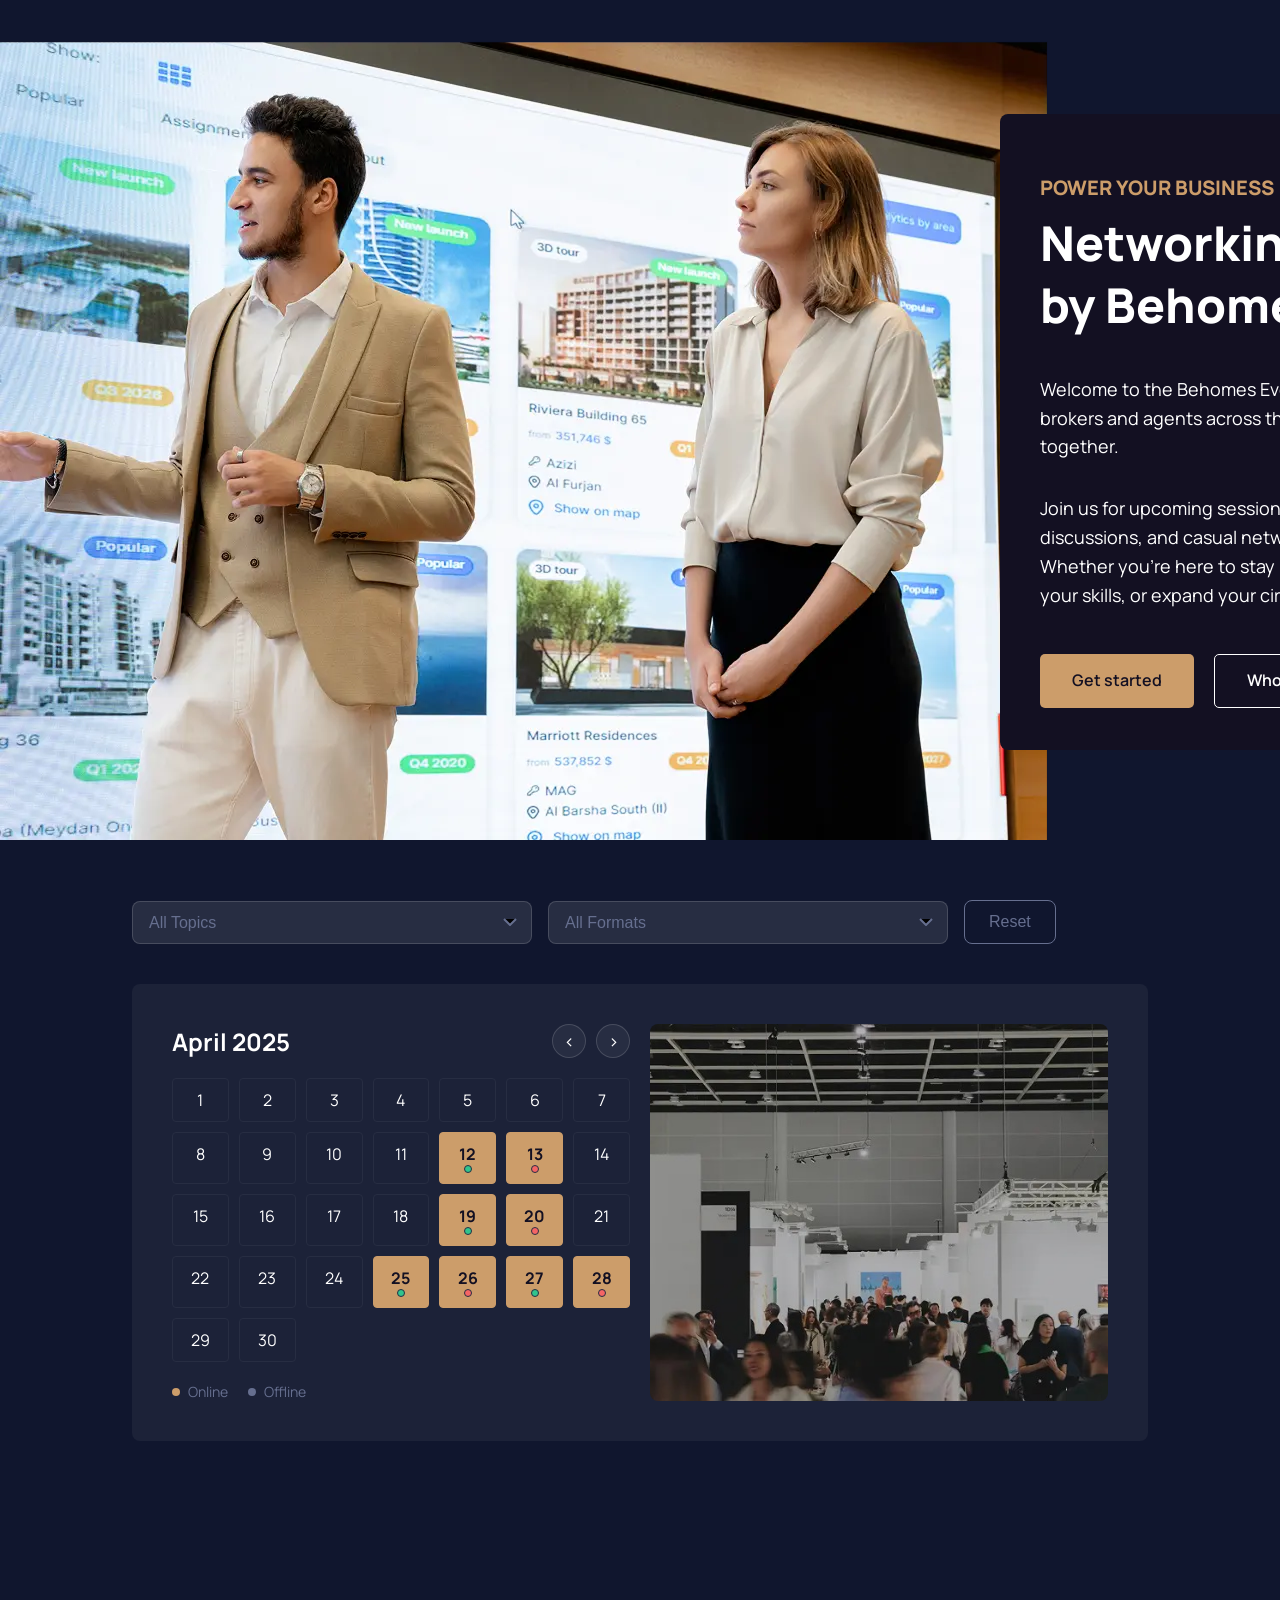
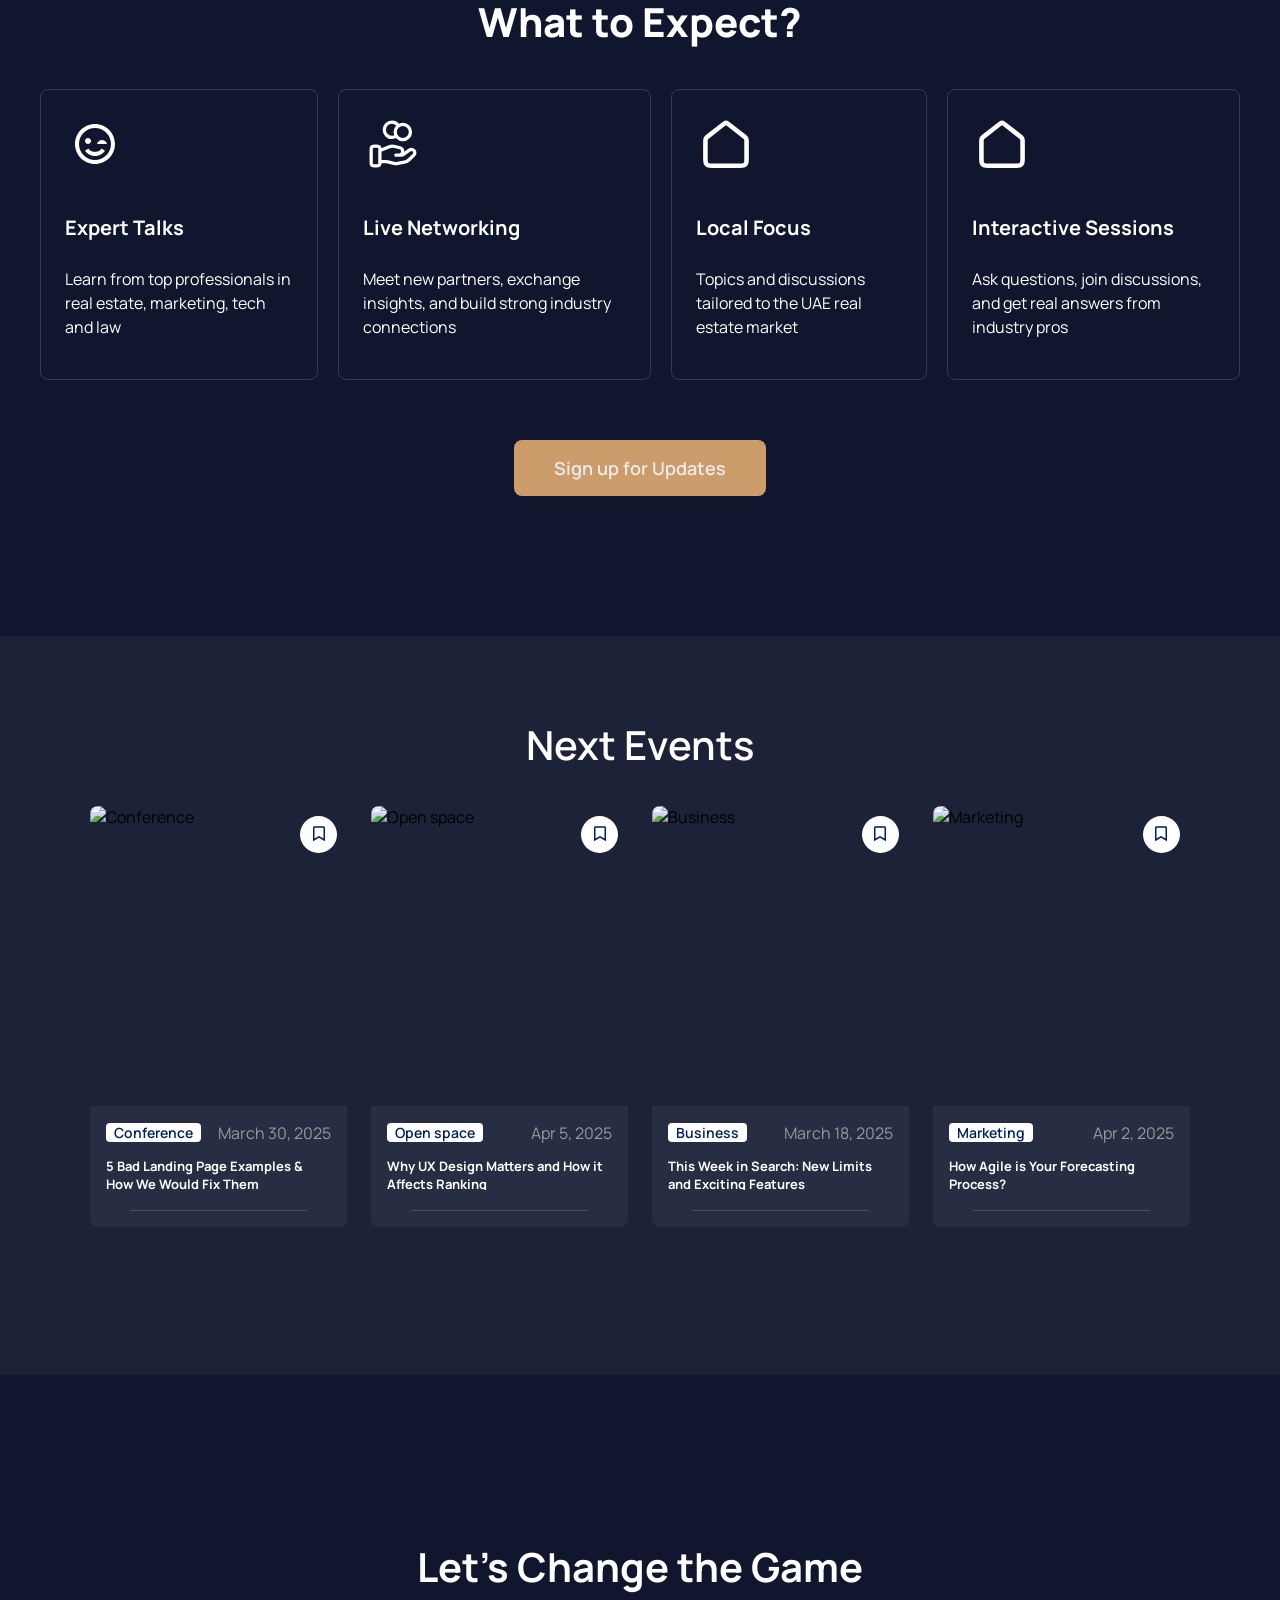
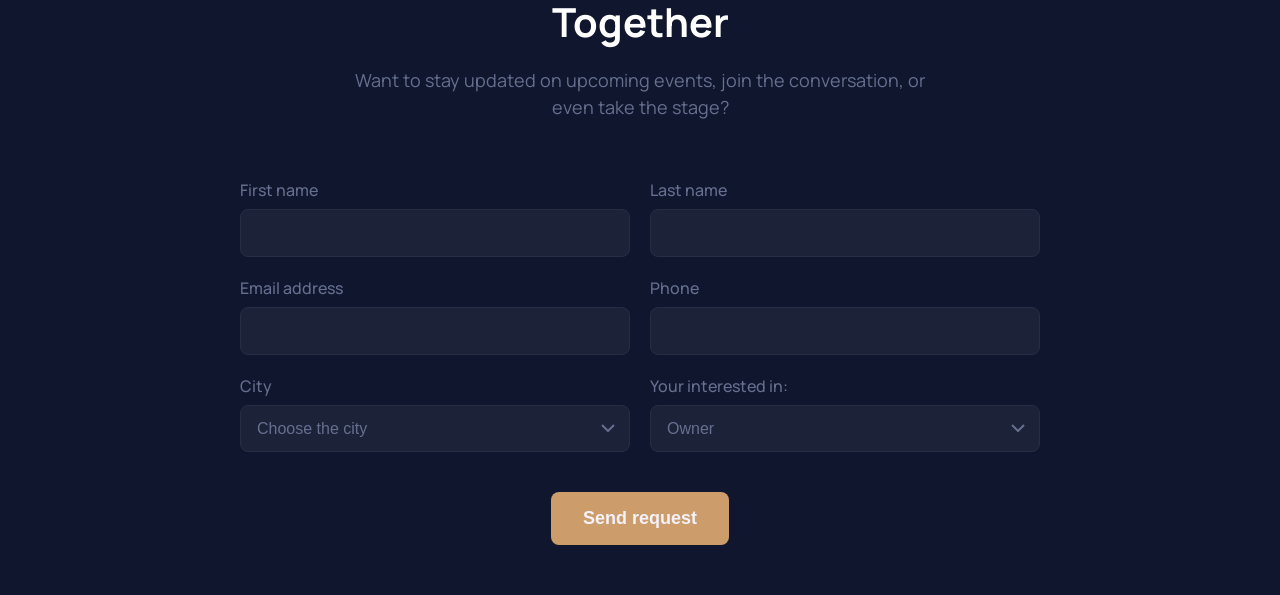
==== index2.html @ b359dfae "Added calender section and contact us section" ====
<!DOCTYPE html>
<html lang="en">
  <head>
    <meta charset="UTF-8" />
    <meta name="viewport" content="width=device-width, initial-scale=1.0" />
    <title>Behomes Networking Events</title>
    <link
      href="https://fonts.googleapis.com/css2?family=Manrope:wght@400;600;800&display=swap"
      rel="stylesheet"
    />
    <link rel="stylesheet" href="style2.css" />
  </head>
  <body>
    <div class="container">
      <div class="image-section">
        <img src="./images/17.png" alt="People presenting" />
      </div>
      <div class="content-section">
        <p class="power-business">Power your business</p>
        <h1 class="main-title">Networking Events<br />by Behomes</h1>
        <p class="description">
          Welcome to the Behomes Events page — a space where real estate brokers
          and agents across the UAE connect, learn, and grow together.
        </p>
        <p class="description">
          Join us for upcoming sessions featuring expert lectures, panel
          discussions, and casual networking with like-minded professionals.
          Whether you're here to stay updated on market trends, sharpen your
          skills, or expand your circle — you're in the right place.
        </p>
        <div class="buttons">
          <button class="btn primary-btn">Get started</button>
          <button class="btn secondary-btn">Who we are &rarr;</button>
        </div>
      </div>
    </div>

    <!-- Browse Events section -->
    <section class="browse-events-section">
      <div class="browse-events-header">
        <div class="filters">
          <div class="dropdown-wrapper">
            <select class="dropdown-select">
              <option value="">All Topics</option>
              <!-- JS will populate options -->
            </select>
            <svg width="14" height="8" viewBox="0 0 14 8">
              <path d="M1 1L7 7L13 1" stroke="#666F8F" stroke-width="2" />
            </svg>
          </div>

          <div class="dropdown-wrapper">
            <select class="dropdown-select">
              <option value="">All Formats</option>
              <option value="online">Online</option>
              <option value="offline">Offline</option>
            </select>
            <svg width="14" height="8" viewBox="0 0 14 8">
              <path d="M1 1L7 7L13 1" stroke="#666F8F" stroke-width="2" />
            </svg>
          </div>

          <button class="reset-button">Reset</button>
        </div>
      </div>

      <div class="browse-events-content">
        <div class="calendar-section">
          <div class="calendar-header">
            <h3>April 2025</h3>
            <div class="calendar-nav">
              <div class="nav-arrow">&#8249;</div>
              <div class="nav-arrow">&#8250;</div>
            </div>
          </div>

          <div class="calendar-grid" id="calendar-grid">
            <!-- JS will inject dates here -->
          </div>

          <div class="event-type-legend">
            <div class="legend-item">
              <span class="dot online"></span>Online
            </div>
            <div class="legend-item">
              <span class="dot offline"></span>Offline
            </div>
          </div>
        </div>

        <div class="event-image-placeholder">
          <img src="images/18.jpg" alt="Event preview" />
        </div>
      </div>
    </section>


    
    <!-- What to Expect section -->
    <section class="what-to-expect-section">
      <h2 class="section-title">What to Expect?</h2>
      <div class="feature-cards-container">
        <div class="feature-card">
          <div class="icon-wrapper">
            <svg
              width="48"
              height="48"
              viewBox="0 0 48 48"
              fill="none"
              xmlns="http://www.w3.org/2000/svg"
            >
              <g opacity="0.5">
                <path
                  d="M24 4C12.972 4 4 12.972 4 24C4 35.028 12.972 44 24 44C35.028 44 44 35.028 44 24C44 12.972 35.028 4 24 4ZM24 40C15.178 40 8 32.822 8 24C8 15.178 15.178 8 24 8C32.822 8 40 15.178 40 24C40 32.822 32.822 40 24 40Z"
                  fill="white"
                />
                <path
                  d="M29.6568 29.6559C29.2888 30.0239 28.8908 30.3519 28.4748 30.6339C28.0448 30.9239 27.5868 31.1719 27.1168 31.3699C26.6268 31.5759 26.1228 31.7339 25.6168 31.8359C24.5548 32.0499 23.4428 32.0499 22.3848 31.8359C21.8768 31.7319 21.3728 31.5739 20.8868 31.3719C20.4148 31.1699 19.9548 30.9219 19.5288 30.6359C19.1088 30.3499 18.7108 30.0219 18.3408 29.6519C17.9768 29.2919 17.6488 28.8939 17.3648 28.4719L14.0488 30.7059C14.4788 31.3439 14.9728 31.9439 15.5148 32.4839C16.0588 33.0299 16.6568 33.5239 17.2908 33.9499C17.9308 34.3839 18.6168 34.7539 19.3328 35.0579C20.0648 35.3639 20.8208 35.5999 21.5868 35.7559C22.3788 35.9179 23.1928 35.9999 24.0008 35.9999C24.8088 35.9999 25.6228 35.9179 26.4168 35.7559C27.1808 35.6019 27.9368 35.3659 28.6728 35.0559C29.3828 34.7559 30.0688 34.3839 30.7148 33.9479C31.3428 33.5219 31.9408 33.0299 32.4848 32.4879C33.0288 31.9459 33.5248 31.3459 33.9528 30.7059L30.6368 28.4719C30.3508 28.8939 30.0228 29.2919 29.6568 29.6559Z"
                  fill="white"
                />
                <path
                  d="M17 24C18.6569 24 20 22.6569 20 21C20 19.3431 18.6569 18 17 18C15.3431 18 14 19.3431 14 21C14 22.6569 15.3431 24 17 24Z"
                  fill="white"
                />
                <path
                  d="M31 20C27 20 26 24 26 24H36C36 24 34.998 20 31 20Z"
                  fill="white"
                />
              </g>
            </svg>
          </div>
          <h3>Expert Talks</h3>
          <p>
            Learn from top professionals in real estate, marketing, tech and law
          </p>
        </div>

        <div class="feature-card">
          <div class="icon-wrapper">
            <svg
              width="44"
              height="44"
              viewBox="0 0 44 44"
              fill="none"
              xmlns="http://www.w3.org/2000/svg"
            >
              <path
                d="M25.059 14.7037C23.9141 15.5199 22.5131 16 21 16C17.134 16 14 12.866 14 9C14 5.13401 17.134 2 21 2C23.506 2 25.7044 3.31683 26.941 5.29628M10 38.1743H15.2206C15.9013 38.1743 16.5778 38.2553 17.2376 38.4173L22.7538 39.7578C23.9507 40.0493 25.1976 40.0777 26.4069 39.8428L32.5059 38.6562C34.1171 38.3424 35.5992 37.5709 36.7607 36.441L41.0758 32.2434C42.3081 31.0467 42.3081 29.1049 41.0758 27.9061C39.9663 26.8269 38.2095 26.7054 36.9543 27.6206L31.9252 31.2897C31.205 31.8162 30.3286 32.0997 29.4273 32.0997H24.571L27.6621 32.0995C29.4044 32.0995 30.8157 30.7267 30.8157 29.0318V28.4183C30.8157 27.011 29.8311 25.7839 28.4282 25.4437L23.6572 24.2835C22.8808 24.0952 22.0856 24 21.2863 24C19.3567 24 15.8638 25.5976 15.8638 25.5976L10 28.0498M38 11C38 14.866 34.866 18 31 18C27.134 18 24 14.866 24 11C24 7.13401 27.134 4 31 4C34.866 4 38 7.13401 38 11ZM2 27.2L2 38.8C2 39.9201 2 40.4802 2.21799 40.908C2.40973 41.2843 2.71569 41.5903 3.09202 41.782C3.51984 42 4.07989 42 5.2 42H6.8C7.9201 42 8.48016 42 8.90798 41.782C9.28430 41.5903 9.59027 41.2843 9.78201 40.908C10 40.4802 10 39.9201 10 38.8V27.2C10 26.0799 10 25.5198 9.78201 25.092C9.59027 24.7157 9.28431 24.4097 8.90798 24.218C8.48016 24 7.92011 24 6.8 24L5.2 24C4.0799 24 3.51984 24 3.09202 24.218C2.71570 24.4097 2.40973 24.7157 2.21799 25.092C2 25.5198 2 26.0799 2 27.2Z"
                stroke="white"
                stroke-width="3"
                stroke-linecap="round"
                stroke-linejoin="round"
              />
            </svg>
          </div>
          <h3>Live Networking</h3>
          <p>
            Meet new partners, exchange insights, and build strong industry
            connections
          </p>
        </div>

        <div class="feature-card">
          <div class="icon-wrapper">
            <svg
              width="40"
              height="42"
              viewBox="0 0 40 42"
              fill="none"
              xmlns="http://www.w3.org/2000/svg"
            >
              <path
                d="M2 19.1301C2 17.9814 2 17.407 2.14805 16.8781C2.2792 16.4096 2.49473 15.9689 2.78405 15.5777C3.11067 15.1361 3.56404 14.7835 4.47078 14.0782L18.0354 3.528C18.738 2.98149 19.0894 2.70824 19.4773 2.6032C19.8196 2.51052 20.1804 2.51052 20.5227 2.6032C20.9106 2.70824 21.262 2.98149 21.9646 3.528L35.5292 14.0783C36.436 14.7835 36.8893 15.1361 37.2159 15.5777C37.5053 15.9689 37.7208 16.4096 37.8519 16.8781C38 17.407 38 17.9814 38 19.1301V33.6C38 35.8402 38 36.9603 37.564 37.8159C37.1805 38.5686 36.5686 39.1805 35.816 39.564C34.9603 40 33.8402 40 31.6 40H8.4C6.15979 40 5.03968 40 4.18404 39.564C3.43139 39.1805 2.81947 38.5686 2.43597 37.8159C2 36.9603 2 35.8402 2 33.6V19.1301Z"
                stroke="white"
                stroke-width="4"
                stroke-linecap="round"
                stroke-linejoin="round"
              />
            </svg>
          </div>
          <h3>Local Focus</h3>
          <p>Topics and discussions tailored to the UAE real estate market</p>
        </div>

        <div class="feature-card">
          <div class="icon-wrapper">
            <svg
              width="40"
              height="42"
              viewBox="0 0 40 42"
              fill="none"
              xmlns="http://www.w3.org/2000/svg"
            >
              <path
                d="M2 19.1301C2 17.9814 2 17.407 2.14805 16.8781C2.2792 16.4096 2.49473 15.9689 2.78405 15.5777C3.11067 15.1361 3.56404 14.7835 4.47078 14.0782L18.0354 3.528C18.738 2.98149 19.0894 2.70824 19.4773 2.6032C19.8196 2.51052 20.1804 2.51052 20.5227 2.6032C20.9106 2.70824 21.262 2.98149 21.9646 3.528L35.5292 14.0783C36.436 14.7835 36.8893 15.1361 37.2159 15.5777C37.5053 15.9689 37.7208 16.4096 37.8519 16.8781C38 17.407 38 17.9814 38 19.1301V33.6C38 35.8402 38 36.9603 37.564 37.8159C37.1805 38.5686 36.5686 39.1805 35.816 39.564C34.9603 40 33.8402 40 31.6 40H8.4C6.15979 40 5.03968 40 4.18404 39.564C3.43139 39.1805 2.81947 38.5686 2.43597 37.8159C2 36.9603 2 35.8402 2 33.6V19.1301Z"
                stroke="white"
                stroke-width="4"
                stroke-linecap="round"
                stroke-linejoin="round"
              />
            </svg>
          </div>
          <h3>Interactive Sessions</h3>
          <p>
            Ask questions, join discussions, and get real answers from industry
            pros
          </p>
        </div>
      </div>
      <a href="#" class="signup-button">Sign up for Updates</a>
    </section>

    <!-- Next Event section -->
    <div class="containe-events">
      <h2 class="section-heading">Next Events</h2>
      <div class="grid-container">
        <!-- Event Card 1 -->
        <div class="event-card">
          <img src="./images/8.jpg" alt="Conference" />
          <div class="card-icon">
            <svg
              width="12"
              height="16"
              viewBox="0 0 12 16"
              fill="none"
              xmlns="http://www.w3.org/2000/svg"
            >
              <path
                d="M10.5 0.178711H1.5C0.67275 0.178711 0 0.851461 0 1.67871V5.63571V6.17871V15.1787L6 11.7497L12 15.1787V6.17871V5.63571V1.67871C12 0.851461 11.3273 0.178711 10.5 0.178711ZM10.5 12.5935L6 10.0225L1.5 12.5935V6.17871V5.63571V1.67871H10.5V5.63571V6.17871V12.5935Z"
                fill="#011E60"
              />
            </svg>
          </div>
          <div class="card-content">
            <div class="card-meta">
              <span class="tag-label">Conference</span>
              <span>March 30, 2025</span>
            </div>
            <h3 class="card-title">
              5 Bad Landing Page Examples & How We Would Fix Them
            </h3>
            <hr class="divider" />
          </div>
        </div>

        <!-- Event Card 2 -->
        <div class="event-card">
          <img src="./images/9.jpg" alt="Open space" />
          <div class="card-icon">
            <svg
              width="12"
              height="16"
              viewBox="0 0 12 16"
              fill="none"
              xmlns="http://www.w3.org/2000/svg"
            >
              <path
                d="M10.5 0.178711H1.5C0.67275 0.178711 0 0.851461 0 1.67871V5.63571V6.17871V15.1787L6 11.7497L12 15.1787V6.17871V5.63571V1.67871C12 0.851461 11.3273 0.178711 10.5 0.178711ZM10.5 12.5935L6 10.0225L1.5 12.5935V6.17871V5.63571V1.67871H10.5V5.63571V6.17871V12.5935Z"
                fill="#011E60"
              />
            </svg>
          </div>
          <div class="card-content">
            <div class="card-meta">
              <span class="tag-label">Open space</span>
              <span>Apr 5, 2025</span>
            </div>
            <h3 class="card-title">
              Why UX Design Matters and How it Affects Ranking
            </h3>
            <hr class="divider" />
          </div>
        </div>

        <!-- Event Card 3 -->
        <div class="event-card">
          <img src="./images/10.png" alt="Business" />
          <div class="card-icon">
            <svg
              width="12"
              height="16"
              viewBox="0 0 12 16"
              fill="none"
              xmlns="http://www.w3.org/2000/svg"
            >
              <path
                d="M10.5 0.178711H1.5C0.67275 0.178711 0 0.851461 0 1.67871V5.63571V6.17871V15.1787L6 11.7497L12 15.1787V6.17871V5.63571V1.67871C12 0.851461 11.3273 0.178711 10.5 0.178711ZM10.5 12.5935L6 10.0225L1.5 12.5935V6.17871V5.63571V1.67871H10.5V5.63571V6.17871V12.5935Z"
                fill="#011E60"
              />
            </svg>
          </div>
          <div class="card-content">
            <div class="card-meta">
              <span class="tag-label">Business</span>
              <span>March 18, 2025</span>
            </div>
            <h3 class="card-title">
              This Week in Search: New Limits and Exciting Features
            </h3>
            <hr class="divider" />
          </div>
        </div>

        <!-- Event Card 4 -->
        <div class="event-card">
          <img src="./images/11.png" alt="Marketing" />
          <div class="card-icon">
            <svg
              width="12"
              height="16"
              viewBox="0 0 12 16"
              fill="none"
              xmlns="http://www.w3.org/2000/svg"
            >
              <path
                d="M10.5 0.178711H1.5C0.67275 0.178711 0 0.851461 0 1.67871V5.63571V6.17871V15.1787L6 11.7497L12 15.1787V6.17871V5.63571V1.67871C12 0.851461 11.3273 0.178711 10.5 0.178711ZM10.5 12.5935L6 10.0225L1.5 12.5935V6.17871V5.63571V1.67871H10.5V5.63571V6.17871V12.5935Z"
                fill="#011E60"
              />
            </svg>
          </div>
          <div class="card-content">
            <div class="card-meta">
              <span class="tag-label">Marketing</span>
              <span>Apr 2, 2025</span>
            </div>
            <h3 class="card-title">
              How Agile is Your Forecasting <br />
              Process?
            </h3>
            <hr class="divider" />
          </div>
        </div>
      </div>
    </div>

    <!-- Contact Us section -->
    <section class="change-game-section">
      <div class="change-game-header">
        <h2>Let's Change the Game Together</h2>
        <p>
          Want to stay updated on upcoming events, join the conversation, or
          even take the stage?
        </p>
      </div>
      <form class="change-game-form">
        <div class="form-row">
          <div class="form-group">
            <label for="first-name">First name</label>
            <input type="text" id="first-name" placeholder="" />
          </div>
          <div class="form-group">
            <label for="last-name">Last name</label>
            <input type="text" id="last-name" placeholder="" />
          </div>
        </div>
        <div class="form-row">
          <div class="form-group">
            <label for="email-address">Email address</label>
            <input type="email" id="email-address" placeholder="" />
          </div>
          <div class="form-group">
            <label for="phone">Phone</label>
            <input type="tel" id="phone" placeholder="" />
          </div>
        </div>
        <div class="form-row">
          <div class="form-group">
            <label for="city">City</label>
            <div class="custom-select-wrapper">
              <select id="city" class="custom-select">
                <option value="">Choose the city</option>
                <option value="cairo">Cairo</option>
                <option value="alexandria">Alexandria</option>
                <option value="giza">Giza</option>
              </select>
              <svg
                class="select-arrow"
                width="14"
                height="8"
                viewBox="0 0 14 8"
                fill="none"
                xmlns="http://www.w3.org/2000/svg"
              >
                <path d="M1 1L7 7L13 1" stroke="#666F8F" stroke-width="2" />
              </svg>
            </div>
          </div>
          <div class="form-group">
            <label for="interested-in">Your interested in:</label>
            <div class="custom-select-wrapper">
              <select id="interested-in" class="custom-select">
                <option value="">Owner</option>
                <option value="speaker">Become a speaker</option>
                <option value="chat">Join chat</option>
                <option value="telegram">Join Telegram</option>
              </select>
              <svg
                class="select-arrow"
                width="14"
                height="8"
                viewBox="0 0 14 8"
                fill="none"
                xmlns="http://www.w3.org/2000/svg"
              >
                <path d="M1 1L7 7L13 1" stroke="#666F8F" stroke-width="2" />
              </svg>
            </div>
          </div>
        </div>
        <button type="submit" class="send-request-button">Send request</button>
      </form>
    </section>

    <script src="script.js"></script>
  </body>
</html>
---- style2.css ----
body {
    margin: 0;
    font-family: 'Manrope', sans-serif;
    background-color: #10162E;
    box-sizing: border-box;

    /* justify-content: center; */
    /* align-items: center; */
    min-height: 100vh;
    overflow-x: hidden;
}

.container {
    /* display: flex; */
    /* flex-direction: column; */
    width: 100%;
    margin: 0 auto;
    /* min-height: 100vh; */
    overflow: hidden;
    /* max-width: 1920px; */
    /* position: relative; */
}

.image-section {
    width: 100%;
    display: flex;
    justify-content: flex-start;
    align-items: flex-start;
    box-sizing: border-box;
    padding-top: 40px;
    position: relative;
}

.image-section img {
    width: auto;
    height: auto;
    display: block;
    object-fit: cover;
    min-height: 600px;
}

.content-section {
    background-color: #131022;
    box-sizing: border-box;
    border-radius: 8px;
    color: #FFFFFF;
    display: flex;
    flex-direction: column;
    justify-content: flex-start;
    align-items: flex-start;
    padding: 40px;
    position: absolute;
    top: 114px;
    left: 1000px; /* This is the specific spacing from your initial request, not 50px */
    width: 653px; /* Fixed width as per Figma */
    height: 636px; /* Fixed height as per Figma */
    z-index: 10;
}

.power-business,
.main-title,
.description {
    font-family: 'Manrope', sans-serif;
    color: #FFFFFF;
}

.power-business {
    font-weight: 800;
    font-size: 20px;
    line-height: 140%;
    text-transform: uppercase;
    color: #CC9D6A;
    margin-bottom: 10px;
}

.main-title {
    font-weight: 800;
    font-size: 48px;
    line-height: 130%;
    margin-top: 0;
    margin-bottom: 20px;
}

.description {
    font-weight: 400;
    font-size: 18px;
    line-height: 160%;
    margin-bottom: 15px;
}

.buttons {
    display: flex;
    gap: 20px;
    margin-top: 30px;
    flex-wrap: wrap;
}

.btn {
    font-family:'Manrope', sans-serif;
    font-weight: 600;
    font-size: 16px;
    line-height: 160%;
    text-align: center;
    border: none;
    cursor: pointer;
    border-radius: 5px;
    transition: background-color 0.3s ease, color 0.3s ease;
    display: flex;
    justify-content: center;
    align-items: center;
    box-sizing: border-box;
    padding: 13px 32px;
}

.primary-btn {
    background-color: #CC9D6A;
    color:#131022;
}

.primary-btn:hover {
    background-color: #b58d5c;
}

.secondary-btn {
    background-color: transparent;
    color: #FFFFFF;
    border: 1px solid #FFFFFF;
}

.secondary-btn:hover {
    background-color: rgba(255, 255, 255, 0.1);
}

@media (max-width: 1200px) {
  .image-section {
    position: relative;
  }

  .image-section img {
    width: 100%;
    height: auto;
    min-height: 500px;
    object-fit: cover;
  }

  .content-section {
    position: absolute;
    top: 50%;
    left: 50%;
    transform: translate(-50%, -50%);
    width: 90%;
    height: auto;
    padding: 30px;
    background-color: rgba(19, 16, 34, 0.85); /* semi-transparent bg */
    border-radius: 8px;
    z-index: 2;
    text-align: left;
  }

  .main-title {
    font-size: 40px;
  }

  .description {
    font-size: 16px;
  }
}

@media (max-width: 768px) {
  .container {
    flex-direction: column;
  }

  .image-section img {
    width: 100%;
    height: auto;
    min-height: 400px;
    object-fit: cover;
  }

  .content-section {
    position: absolute;
    top: 50%;
    left: 50%;
    transform: translate(-50%, -50%);
    width: 90%;
    padding: 20px;
    background-color: rgba(19, 16, 34, 0.85);
    text-align: center;
  }

  .main-title {
    font-size: 32px;
  }

  .description {
    font-size: 16px;
  }

  .buttons {
    justify-content: center;
  }
}

 /* <!-- Browse Events section --> */
.browse-events-section {
    width: 100%;
    padding: 60px 132px;
    box-sizing: border-box;
    display: flex;
    flex-direction: column;
    align-items: center;
    background-color: #10162E;
}

.browse-events-header {
    width: 100%;
    display: flex;
    justify-content: space-between;
    align-items: center;
    margin-bottom: 40px;
    flex-wrap: wrap;
    gap: 20px;
}

.browse-events-header .section-title {
    margin: 0;
    text-align: left;
}

.filters {
    display: flex;
    gap: 16px;
    flex-wrap: wrap;
    align-items: center;
}

.dropdown-wrapper {
    position: relative;
    display: flex;
    align-items: center;
}

.dropdown-select {
    width: 400px;
    background-color: #272D42;
    border: 1px solid #FFFFFF26;
    border-radius: 8px;
    padding: 12px 16px;
    color: #666F8F;
    font-size: 16px;
    appearance: none;
    -webkit-appearance: none;
    -moz-appearance: none;
    cursor: pointer;
    padding-right: 40px;
}

.dropdown-select option {
    background-color: #272D42;
    color: #FFFFFF;
}

.dropdown-wrapper svg {
    position: absolute;
    right: 15px;
    pointer-events: none;
}

.reset-button {
    background-color: transparent;
    border: 1px solid #666F8F;
    border-radius: 8px;
    color: #666F8F;
    padding: 12px 24px;
    font-size: 16px;
    cursor: pointer;
    transition: background-color 0.3s ease, color 0.3s ease;
}

.reset-button:hover {
    background-color: #666F8F;
    color: #FFFFFF;
}

.browse-events-content {
    width: 100%;
    display: flex;
    gap: 20px;
    background-color: #1C2238;
    border-radius: 8px;
    padding: 40px;
    box-sizing: border-box;
    flex-wrap: wrap;
    justify-content: center;
}

.calendar-section {
    flex: 1;
    min-width: 300px;
    display: flex;
    flex-direction: column;
    color: #FFFFFF;
}

.calendar-header {
    display: flex;
    justify-content: space-between;
    align-items: center;
    margin-bottom: 20px;
}

.calendar-header h3 {
    font-size: 24px;
    font-weight: 700;
    margin: 0;
}

.calendar-nav {
    display: flex;
    gap: 10px;
}

.nav-arrow {
    background-color: #272D42;
    border: 1px solid #FFFFFF26;
    color: #FFFFFF;
    width: 32px;
    height: 32px;
    border-radius: 50%;
    display: flex;
    justify-content: center;
    align-items: center;
    cursor: pointer;
    font-size: 18px;
    transition: background-color 0.3s ease;
}

.nav-arrow:hover {
    background-color: #CC9D6A;
}

.calendar-grid {
    display: grid;
    grid-template-columns: repeat(7, 1fr);
    gap: 10px;
    text-align: center;
    font-size: 16px;
}

.calendar-grid span {
    padding: 10px 0;
    border-radius: 4px;
    background-color: #1C2238;
    border: 1px solid #272D42;
    color: #fff;
    position: relative;
}

.calendar-grid span.highlighted {
    background-color: #CC9D6A;
    color: #131022;
    font-weight: 700;
    border: 1px solid #CC9D6A;
}

/* Make the dot inside the calendar normal size and remove extra padding/margin */
.calendar-grid .dot {
    width: 6px;
    height: 6px;
    border-radius: 50%;
    display: block;
    margin: 0 auto;
    padding: 0;
}

.calendar-grid .dot.online {
    background-color: #31C48D;
}

.calendar-grid .dot.offline {
    background-color: #F56565;
}

.event-type-legend {
    display: flex;
    gap: 20px;
    margin-top: 20px;
    font-size: 14px;
    color: #666F8F;
}

.legend-item {
    display: flex;
    align-items: center;
    gap: 8px;
}

.legend-item .dot {
    width: 8px;
    height: 8px;
    border-radius: 50%;
}

.legend-item .online {
    background-color: #CC9D6A;
}

.legend-item .offline {
    background-color: #666F8F;
}

.event-image-placeholder {
    flex: 1;
    min-width: 400px;
    background-color: #ccc;
    border-radius: 8px;
    overflow: hidden;
    display: flex;
    justify-content: center;
    align-items: center;
}

.event-image-placeholder img {
    width: 100%;
    height: 100%;
    object-fit: cover;
    display: block;
}


/* What to Expect Section */
.what-to-expect-section {
    width: 100%;
    padding: 60px 132px; /* Consistent padding with other sections */
    text-align: center;
    display: flex;
    flex-direction: column;
    align-items: center;
    box-sizing: border-box;
}

.what-to-expect-section .section-title {
    font-size: 40px;
    font-weight: 800;
    color: #FFFFFF;
    margin-bottom: 40px;
}

.feature-cards-container {
    display: grid; /* Use grid for better responsiveness and control */
    grid-template-columns: repeat(auto-fit, minmax(250px, 1fr)); /* Responsive columns */
    gap: 20px; /* Space between cards */
    width: 100%;
    max-width: 1200px; /* Max width for cards container */
    margin-bottom: 60px; /* Space before the button */
}

.feature-card {
    background-color: transparent;
    border-radius: 8px;
    padding: 24px;
    display: flex;
    flex-direction: column;
    align-items: flex-start;
    text-align: left;
    border: 1px solid rgba(255, 255, 255, 0.15); /* #FFFFFF26 */
    transition: transform 0.3s ease-in-out, background-color 0.3s ease-in-out; /* Add background-color to transition */
    color: #FFFFFF; /* Ensure text is white */
}

.feature-card:hover {
    transform: translateY(-5px);
    background-color: #1C2238; /* Grey background on hover */
}


.feature-card .icon-wrapper {
    width: 60px;
    height: 60px;
    background-color: rgba(255, 255, 255, 0.05); /* Lighter background for icon wrapper */
    border-radius: 50%;
    display: flex;
    justify-content: center;
    align-items: center;
    margin-bottom: 20px;
    transition: background-color 0.3s ease-in-out; /* Add transition for icon wrapper background */
}


.feature-card:hover  path {
    fill: #CC9D6A;
}


.feature-card svg {
    width: 48px;
    height: 48px;
    /* fill: #FFFFFF;
    transition: fill 0.3s ease-in-out; /* Add fill to transition */
}


.feature-card h3 {
    font-size: 20px;
    font-weight: 700;
    color: #FFFFFF;
    margin-bottom: 10px;
}

.feature-card p {
    font-size: 16px;
    font-weight: 400;
    color: #999999; /* Light gray text for description */
    line-height: 1.5;
}

.signup-button {
    background-color: #CC9D6A !important;
    color: #ececef !important; /* Text color for the button */
    padding: 16px 40px;
    border: none;
    border-radius: 8px;
    font-size: 18px;
    font-weight: 600;
    cursor: pointer;
    transition: background-color 0.3s ease-in-out;
    text-decoration: none;
    display: inline-block;
}

.signup-button:hover {
    background-color: #b58d5c;
}

/* Responsive adjustments for what to expect section */

/* Responsive adjustments for Browse Events section*/
@media (max-width: 1200px) {
   .browse-events-section {
    padding: 170px 40px 100px 40px;
  }

  .dropdown-select {
    width: 300px;
  }

  .event-image-placeholder {
    min-width: 300px;
  }
}


@media (max-width: 768px) {
   .browse-events-section {
    padding: 350px 40px 100px 40px;
  }

  .browse-events-header {
    flex-direction: column;
    align-items: flex-start;
    gap: 16px;
  }

  .browse-events-header .section-title {
    text-align: left;
    width: 100%;
    font-size: 28px;
  }

  .filters {
    flex-direction: column;
    align-items: stretch;
    width: 100%;
  }

  .dropdown-select,
  .reset-button {
    width: 100%;
  }

  .browse-events-content {
    flex-direction: column;
    padding: 30px 20px;
  }

  .calendar-section,
  .event-image-placeholder {
    width: 100%;
    min-width: unset;
  }

  .calendar-header h3 {
    font-size: 20px;
  }

  .calendar-grid span {
    font-size: 14px;
    padding: 8px 0;
  }

  .event-type-legend {
    flex-wrap: wrap;
    gap: 12px;
  }
}


/* <!-- Next Event section --> */
        .containe-events {
            width: 100%;
            margin-bottom: 80px;
            margin-top: 80px;
            background-color: #1C2238;
            padding: 3rem 2rem; 
            box-sizing: border-box;
        }

        .section-heading {
            font-size: 40px;
            font-weight: 600;
            color: #ffffff;
            text-align: center;
   
        }

        .grid-container {
            width: 90.42%;
            margin: 0 auto; 
            display: grid;
            gap: 1.5rem;
            grid-template-columns: repeat(1, minmax(0, 1fr));
            margin-bottom: 100px;
                 
        }

        @media (min-width: 768px) {
            .grid-container {
                grid-template-columns: repeat(2, minmax(0, 1fr));
            }
        }

        @media (min-width: 1024px) {
            .grid-container {
                grid-template-columns: repeat(4, minmax(0, 1fr));
            }
        }


        .event-card {
            position: relative;
        }

        .event-card img {
            width: 100%;
            height: 300px;
            object-fit: cover;
            border-radius: 8px 8px 0 0;
            margin: 0;
            display: block;
        }

        .card-icon {
            position: absolute;
            top: 0.625rem;
            right: 0.625rem;
            background-color: white;
            border-radius: 100px;
            padding: 0.5px;
            display: flex;
            align-items: center;
            justify-content: center;
            width: 36px;
            height: 36px;
            color: #011E60;

        }

        .card-icon svg {
            fill: currentColor;
        }

        .card-content {
            padding: 1rem;
            background-color: #272D42; 
            margin: 0;
            border-radius: 0  0 8px 8px;
        }

        .card-meta {
            display: flex;
            justify-content: space-between;
            align-items: center;   
        }
      .card-meta > span + span {
    color: #999;
}

        .card-title {
            font-size: 13px;
            color: #ffffff;
            overflow: hidden;
            text-overflow: ellipsis;
            height: 2.6em; 
        }

        .tag-label {
            background-color: #ffffff;
            color: #011E60;
            padding:0 8px;
            border-radius: 0.25rem;
            font-size: 14px;
            font-weight: 600;
        }

 
        .divider {
            width: calc(100% - 48px);
            margin: 20px 24px 0 24px;  
            opacity: 0.15;
            border: none;
            border-top: 1px solid #ffffff; 
}


        /* Responsive adjustments for mobile padding */
        @media (max-width: 767px) {
            .containe-events {
                padding: 2rem 1rem; 
            }
            .section-heading {
                font-size: 1.75rem; 
            }
        }




       .what-to-expect-section {
            width: 100%;
           
            padding: 60px 20px; /* Responsive padding */
            text-align: center;
            display: flex;
            flex-direction: column;
            align-items: center;
            /* Space between title, cards, and button */
        }

        .section-title {
            font-size:40px;
            font-weight: 800;
            color: #FFFFFF;
            margin-bottom: 40px; /* Space below title */
        }

        .feature-cards-container {
            display: flex;
           justify-content: space-evenly;
        }

        .feature-card {
            background-color: transparent;
            border-radius: 8px;
            padding: 24px;
            display: flex;
            flex-direction: column;
            align-items: flex-start; /* Align content to the left */
            text-align: left; /* Text alignment within card */
            /* box-shadow: 0 4px 8px #FFFFFF; */
            border: 1px solid #FFFFFF26;
            transition: transform 0.3s ease-in-out;
        }

        .feature-card .icon-wrapper {
            width: 60px; /* Adjust size of icon wrapper */
            height: 60px; /* Adjust size of icon wrapper */
            background-color: transparent; /* Or a subtle background if needed */
            border-radius: 50%;
            display: flex;
            justify-content: center;
            align-items: center;
            margin-bottom: 20px;
            color: #FFFFFF26;
        }

        .feature-card svg {
            width: 48px; /* Standard icon size */
            height: 48px; /* Standard icon size */
        }
        /* Override specific SVG opacity if needed, for example, the first SVG */
        .feature-card svg:first-child g {
            opacity: 1 !important; /* Ensure the smile icon is fully visible */
        }

        .feature-card h3 {
            font-size: 20px;
            font-weight: 700;
            color: var(--text-color);
            margin-bottom: 10px;
        }

        .feature-card p {
            font-size: 16px;
            font-weight: 400;
            color: var(--light-gray-text);
            line-height: 1.5;
        }

        .signup-button {
            background-color: var(--accent-color);
            color: var(--dark-purple-bg); /* Text color for the button */
            padding: 16px 40px;
            border: none;
            border-radius: 8px;
            font-size: 18px;
            font-weight: 600;
            cursor: pointer;
            transition: background-color 0.3s ease-in-out;
            text-decoration: none; /* Remove underline for anchor tag if used as button */
            display: inline-block; /* Allows padding and alignment */
        }

        .signup-button:hover {
            background-color: var(--button-hover-bg);
        }

        /* Responsive adjustments */
        @media (max-width: 768px) {
            .section-title {
                font-size: 30px;
            }
            .feature-cards-container {
                grid-template-columns: 1fr; /* Single column on smaller screens */
            }
            .feature-card {
                align-items: center; /* Center content in cards on mobile */
                text-align: center; /* Center text in cards on mobile */
            }
        }


/* Contact Us section */
.change-game-section {
    background-color: #10162E; /* Dark blue background */
    padding: 50px 130px;
    display: flex;
    flex-direction: column;
    align-items: center;
    color: #FFFFFF; /* Default text color */
}

.change-game-header {
    text-align: center;
    margin-bottom: 40px;
    max-width: 600px; /* Limit header width */
}

.change-game-header h2 {
    font-size: 40px;
    font-weight: 700;
    margin-bottom: 16px;
    color: #FFFFFF;
}

.change-game-header p {
    font-size: 18px;
    font-weight: 400;
    color: #666F8F; /* Lighter text for description */
    line-height: 1.5;
}

.change-game-form {
    width: 100%;
    max-width: 800px; /* Max width for the form itself */
    display: flex;
    flex-direction: column;
    gap: 20px; /* Space between rows */
}

.form-row {
    display: flex;
    gap: 20px; /* Space between form groups in a row */
    width: 100%;
    flex-wrap: wrap; /* Allow wrapping on smaller screens */
}

.form-group {
    flex: 1; /* Allow form groups to grow and shrink */
    min-width: 280px; /* Minimum width for responsiveness */
    display: flex;
    flex-direction: column;
}

.form-group label {
    font-size: 16px;
    font-weight: 500;
    color: #666F8F; /* Label color */
    margin-bottom: 8px;
}

.form-group input[type="text"],
.form-group input[type="email"],
.form-group input[type="tel"] {
    background-color: #1C2238; /* Input background */
    border: 1px solid #272D42; /* Input border */
    border-radius: 8px;
    padding: 14px 16px;
    font-size: 16px;
    color: #FFFFFF; /* Input text color */
    outline: none; /* Remove default outline */
}

.form-group input::placeholder {
    color: #666F8F; /* Placeholder color */
}

/* Custom Select Styling */
.custom-select-wrapper {
    position: relative;
    width: 100%;
    display: flex;
    align-items: center;
}

.custom-select {
    width: 100%;
    background-color: #1C2238; /* Select background */
    border: 1px solid #272D42; /* Select border */
    border-radius: 8px;
    padding: 14px 16px;
    font-size: 16px;
    color: #666F8F; /* Select text color */
    appearance: none; /* Remove default select arrow */
    -webkit-appearance: none;
    -moz-appearance: none;
    cursor: pointer;
    outline: none;
    padding-right: 40px; /* Space for the custom arrow */
}

.custom-select option {
    background-color: #1C2238; /* Option background */
    color: #FFFFFF; /* Option text color */
}

.custom-select-wrapper .select-arrow {
    position: absolute;
    right: 15px;
    pointer-events: none; /* Make sure arrow doesn't interfere with select clicks */
}

.send-request-button {
    background-color: #CC9D6A; /* Button background color */
    color: #f3f2fb; /* Button text color */
    border: none;
    border-radius: 8px;
    padding: 16px 32px;
    font-size: 18px;
    font-weight: 600;
    cursor: pointer;
    transition: background-color 0.3s ease;
    margin-top: 20px;
    align-self: center; /* Center the button horizontally */
}

.send-request-button:hover {
    background-color: #e0ac75; /* Slightly darker on hover */
}

/* Responsive Adjustments */
@media (max-width: 768px) {
    .change-game-section {
        padding: 60px 20px; /* Adjust padding for smaller screens */
    }

    .change-game-header h2 {
        font-size: 32px; /* Smaller font size for heading */
    }

    .change-game-header p {
        font-size: 16px; /* Smaller font size for paragraph */
    }

    .form-row {
        flex-direction: column; /* Stack form groups vertically on small screens */
        gap: 15px;
    }

    .form-group {
        min-width: unset; /* Remove min-width for stacking */
        width: 100%;
    }

    .send-request-button {
        width: 100%; /* Full width button on small screens */
    }
}
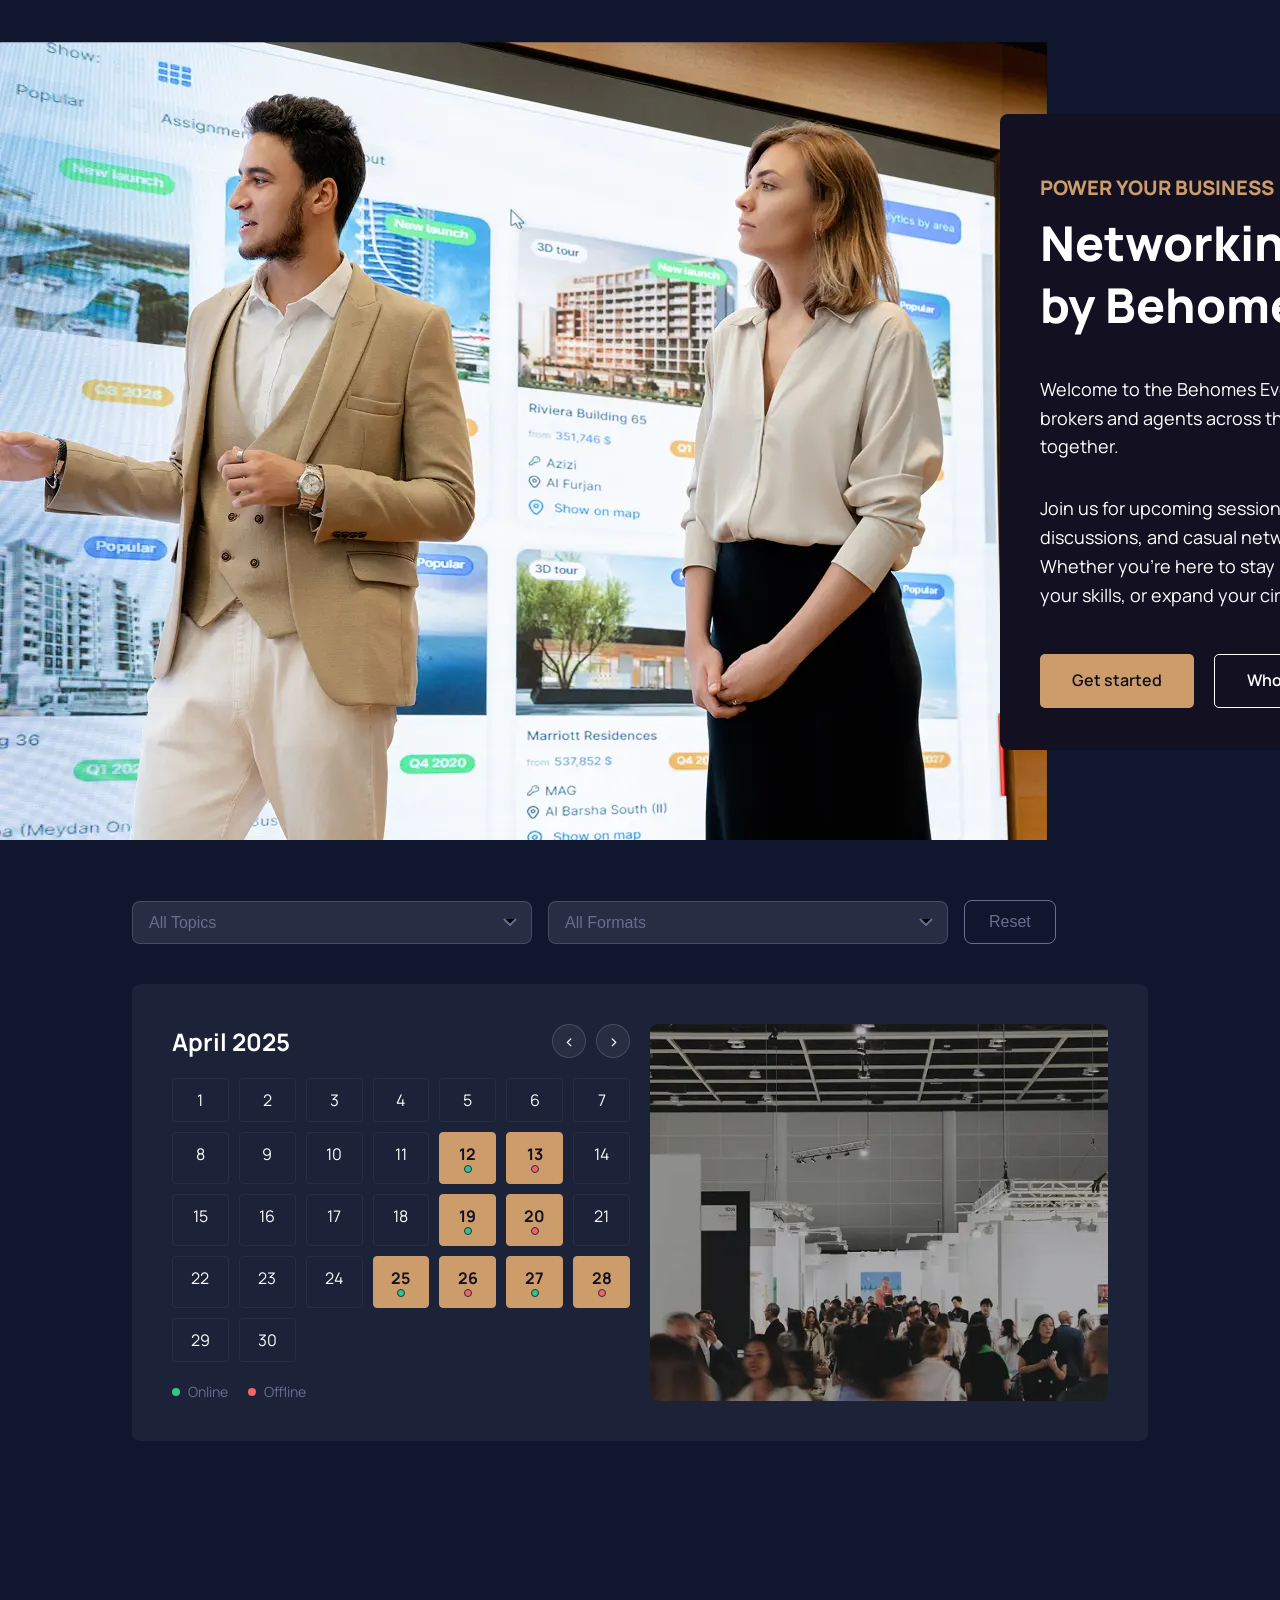
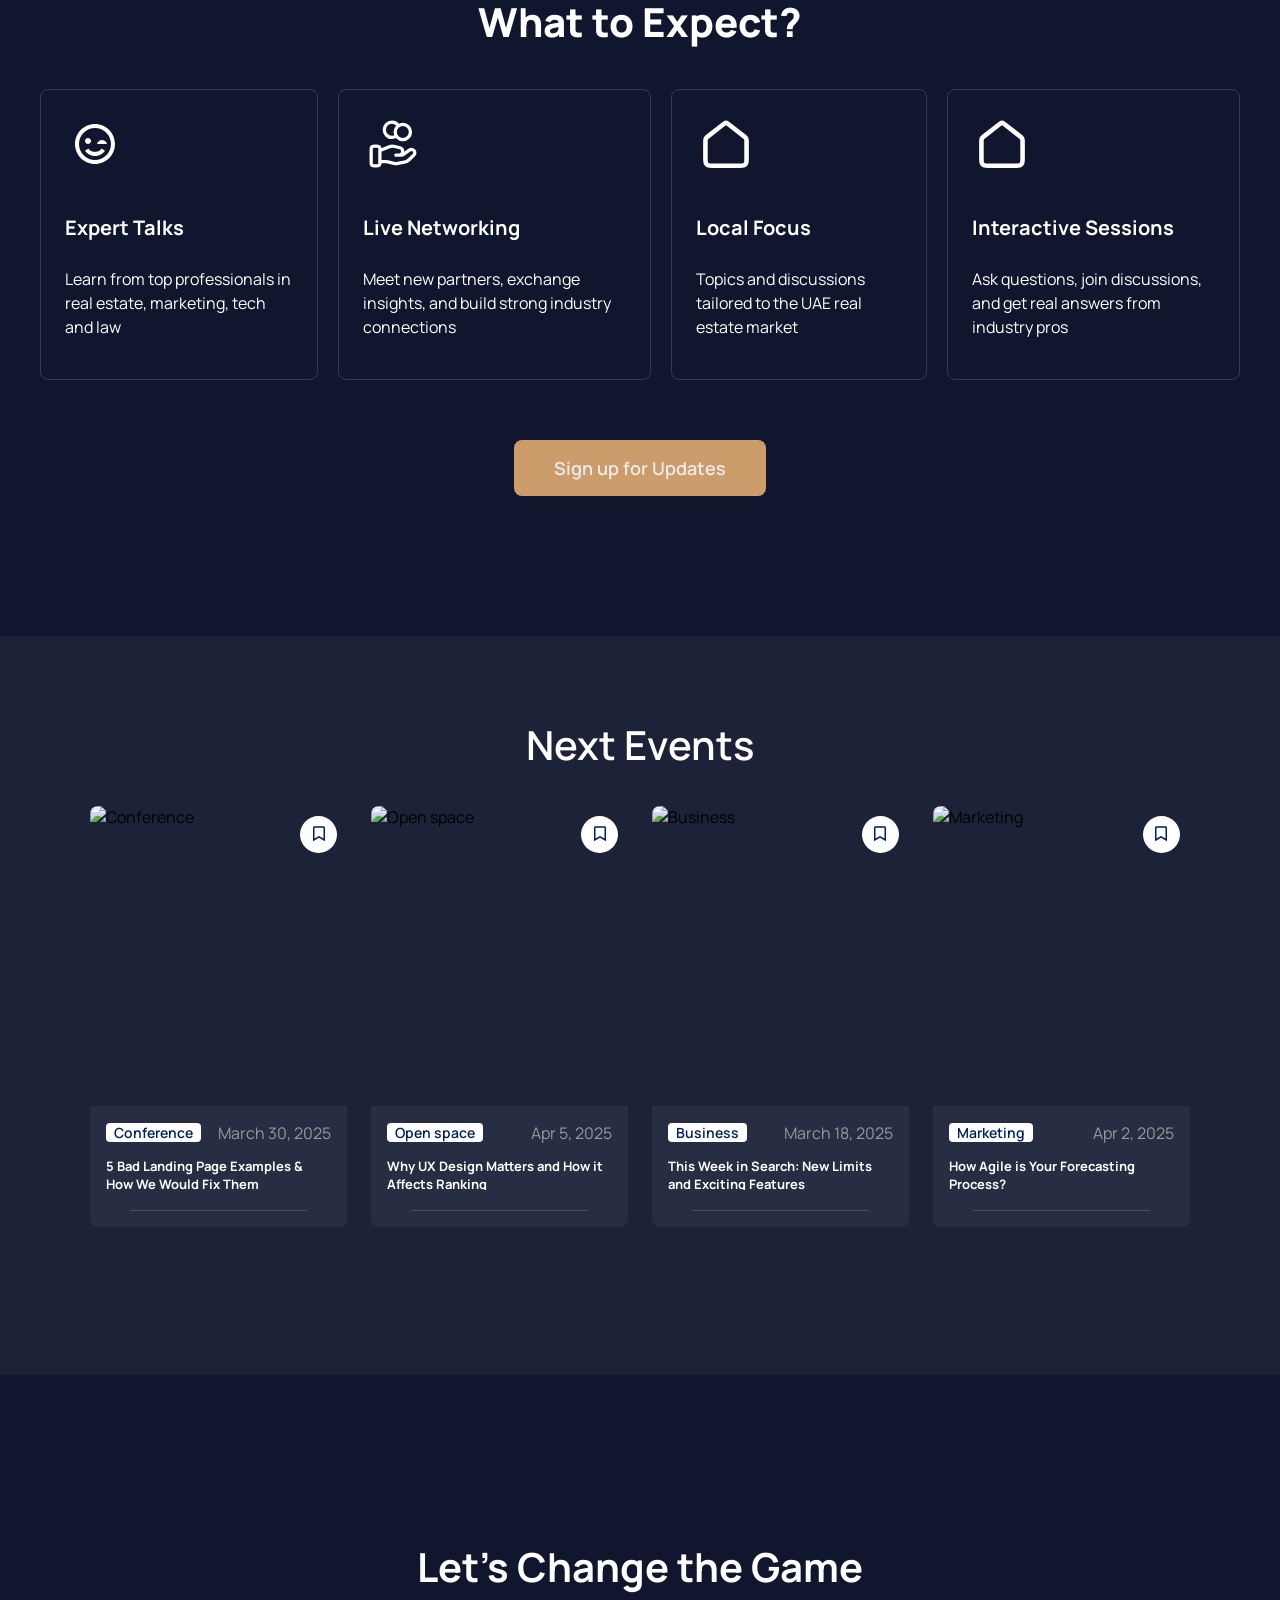
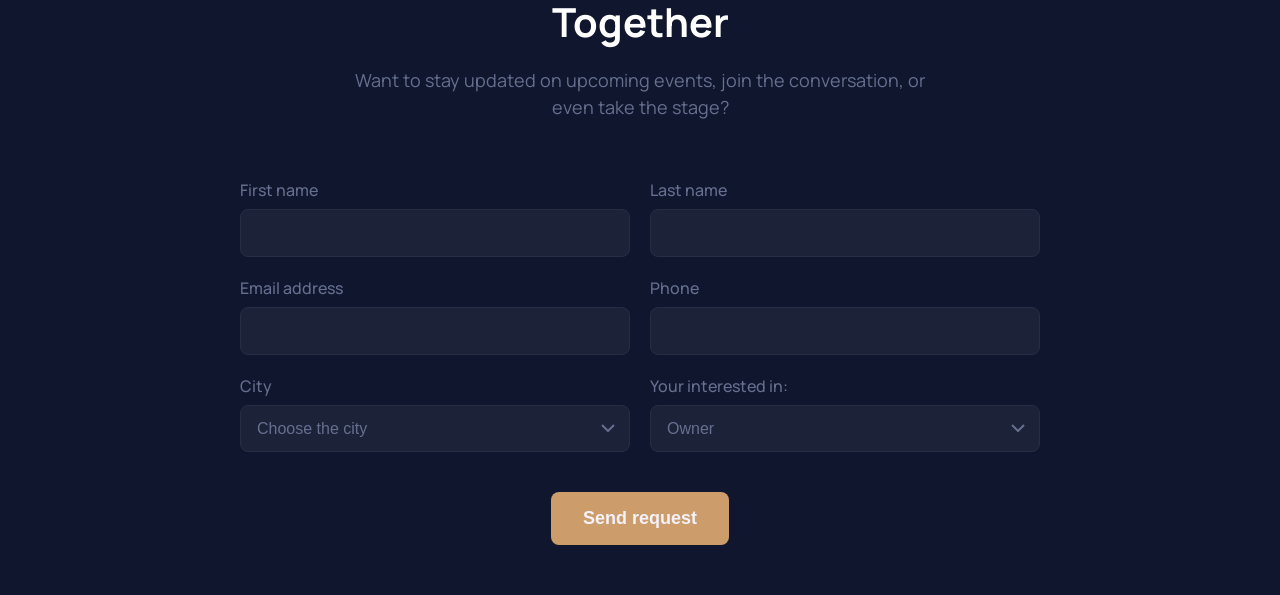
==== commit 8164e6b2: "Make the calender dynamically rendered" ====
--- a/index2.html
+++ b/index2.html
@@ -67,7 +67,8 @@
       <div class="browse-events-content">
         <div class="calendar-section">
           <div class="calendar-header">
-            <h3>April 2025</h3>
+            <h3></h3>
+            <!-- JS will fill this in -->
             <div class="calendar-nav">
               <div class="nav-arrow">&#8249;</div>
               <div class="nav-arrow">&#8250;</div>
@@ -94,8 +95,6 @@
       </div>
     </section>
 
-
-    
     <!-- What to Expect section -->
     <section class="what-to-expect-section">
       <h2 class="section-title">What to Expect?</h2>
--- a/style2.css
+++ b/style2.css
@@ -404,11 +404,11 @@
 }
 
 .legend-item .online {
-    background-color: #CC9D6A;
+    background-color: #31C48D;
 }
 
 .legend-item .offline {
-    background-color: #666F8F;
+    background-color: #F56565;
 }
 
 .event-image-placeholder {
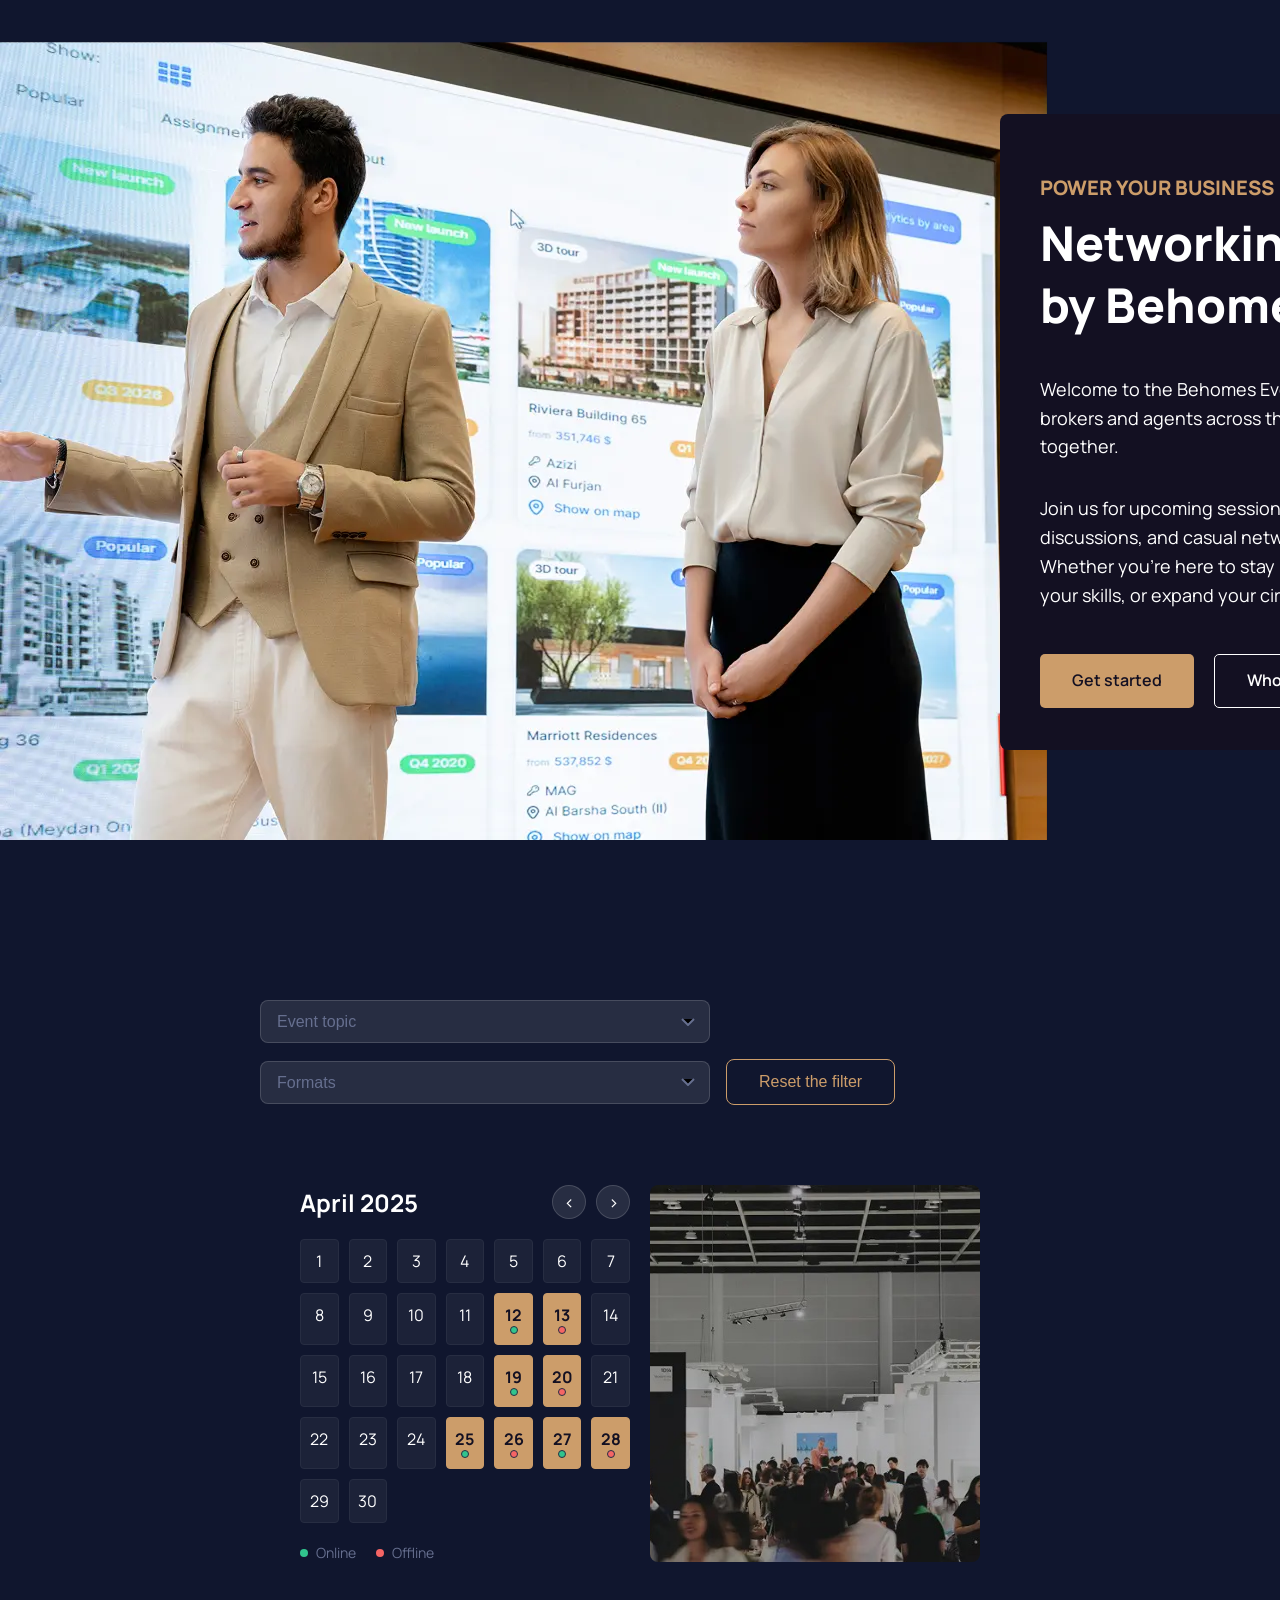
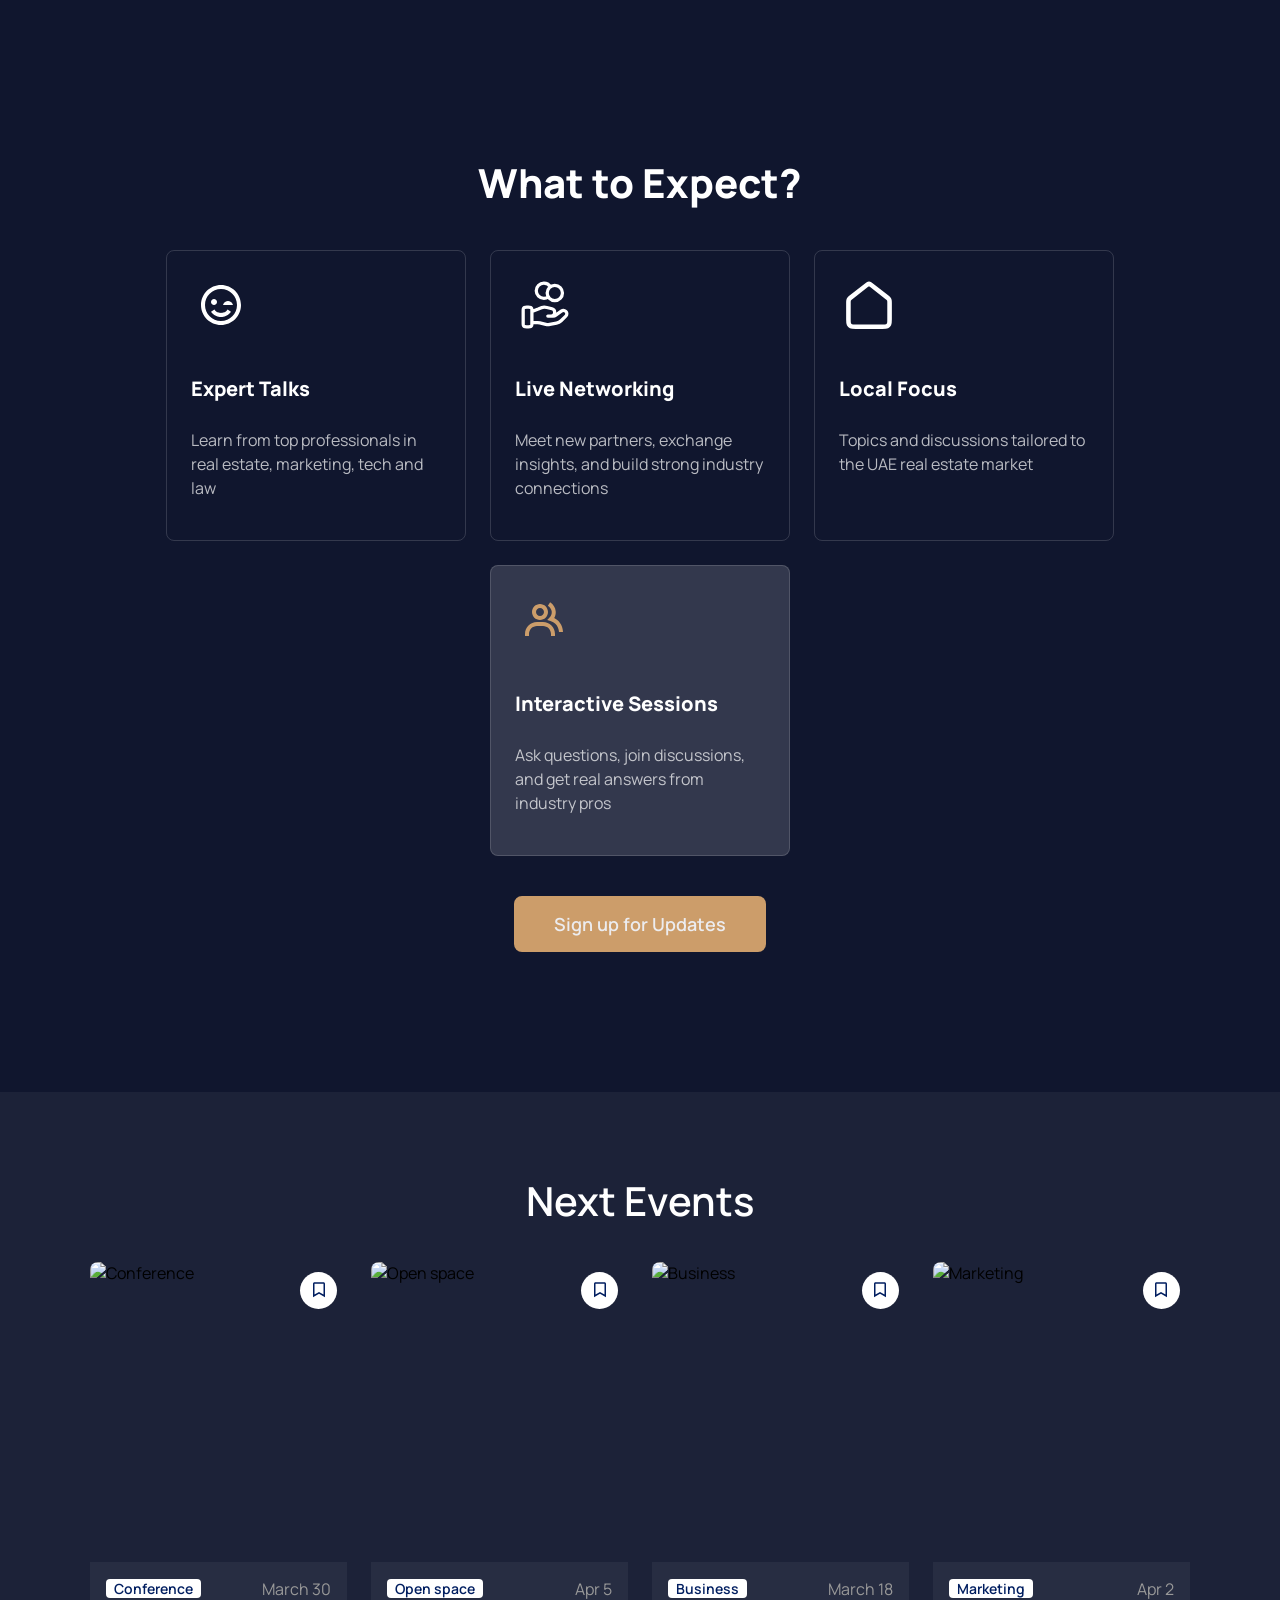
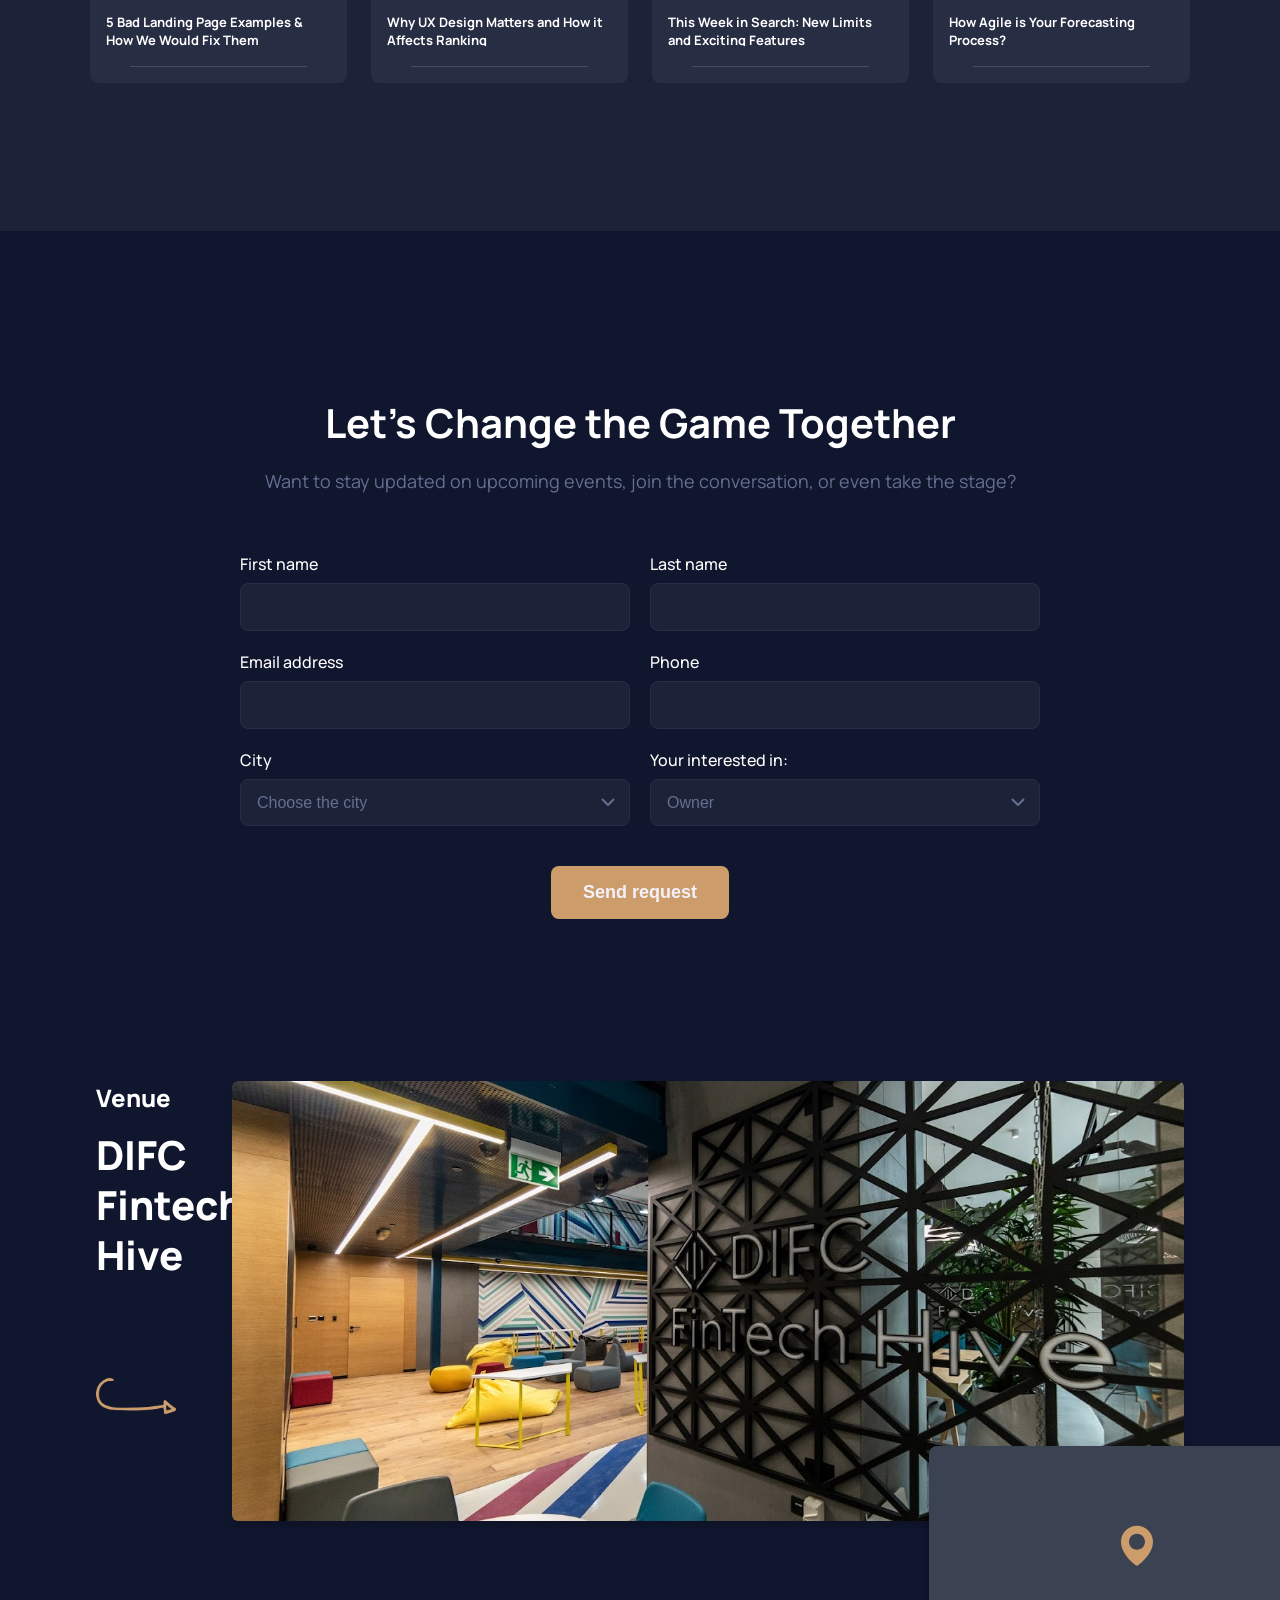
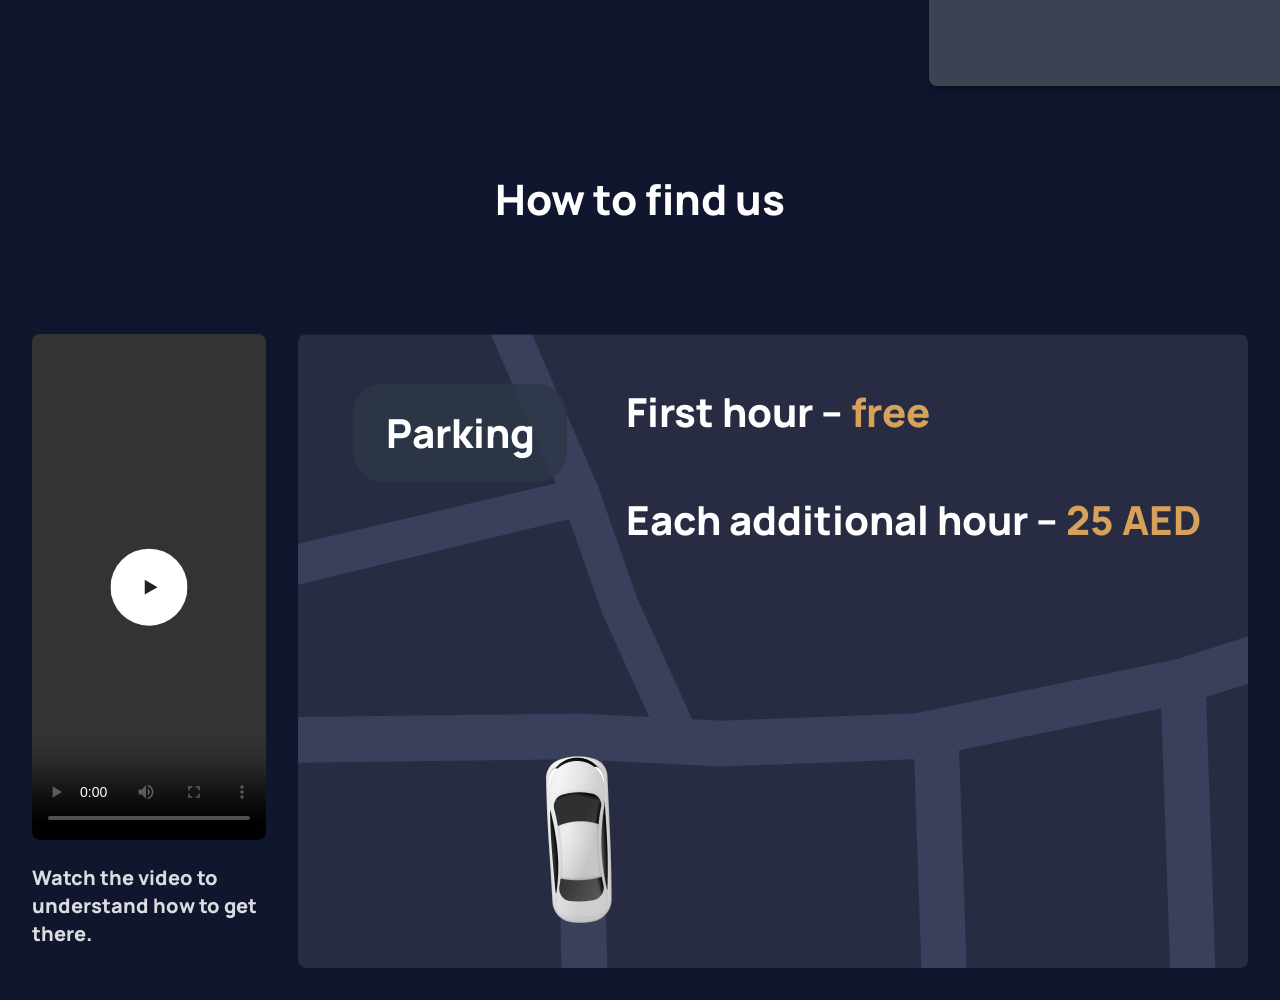
==== commit ee1e6297: "fix" ====
--- a/index2.html
+++ b/index2.html
@@ -41,7 +41,7 @@
         <div class="filters">
           <div class="dropdown-wrapper">
             <select class="dropdown-select">
-              <option value="">All Topics</option>
+              <option value="">Event topic</option>
               <!-- JS will populate options -->
             </select>
             <svg width="14" height="8" viewBox="0 0 14 8">
@@ -51,7 +51,7 @@
 
           <div class="dropdown-wrapper">
             <select class="dropdown-select">
-              <option value="">All Formats</option>
+              <option value="">Formats</option>
               <option value="online">Online</option>
               <option value="offline">Offline</option>
             </select>
@@ -60,7 +60,7 @@
             </svg>
           </div>
 
-          <button class="reset-button">Reset</button>
+          <button class="reset-button">Reset the filter</button>
         </div>
       </div>
 
@@ -96,118 +96,58 @@
     </section>
 
     <!-- What to Expect section -->
-    <section class="what-to-expect-section">
-      <h2 class="section-title">What to Expect?</h2>
-      <div class="feature-cards-container">
-        <div class="feature-card">
-          <div class="icon-wrapper">
-            <svg
-              width="48"
-              height="48"
-              viewBox="0 0 48 48"
-              fill="none"
-              xmlns="http://www.w3.org/2000/svg"
-            >
-              <g opacity="0.5">
-                <path
-                  d="M24 4C12.972 4 4 12.972 4 24C4 35.028 12.972 44 24 44C35.028 44 44 35.028 44 24C44 12.972 35.028 4 24 4ZM24 40C15.178 40 8 32.822 8 24C8 15.178 15.178 8 24 8C32.822 8 40 15.178 40 24C40 32.822 32.822 40 24 40Z"
-                  fill="white"
-                />
-                <path
-                  d="M29.6568 29.6559C29.2888 30.0239 28.8908 30.3519 28.4748 30.6339C28.0448 30.9239 27.5868 31.1719 27.1168 31.3699C26.6268 31.5759 26.1228 31.7339 25.6168 31.8359C24.5548 32.0499 23.4428 32.0499 22.3848 31.8359C21.8768 31.7319 21.3728 31.5739 20.8868 31.3719C20.4148 31.1699 19.9548 30.9219 19.5288 30.6359C19.1088 30.3499 18.7108 30.0219 18.3408 29.6519C17.9768 29.2919 17.6488 28.8939 17.3648 28.4719L14.0488 30.7059C14.4788 31.3439 14.9728 31.9439 15.5148 32.4839C16.0588 33.0299 16.6568 33.5239 17.2908 33.9499C17.9308 34.3839 18.6168 34.7539 19.3328 35.0579C20.0648 35.3639 20.8208 35.5999 21.5868 35.7559C22.3788 35.9179 23.1928 35.9999 24.0008 35.9999C24.8088 35.9999 25.6228 35.9179 26.4168 35.7559C27.1808 35.6019 27.9368 35.3659 28.6728 35.0559C29.3828 34.7559 30.0688 34.3839 30.7148 33.9479C31.3428 33.5219 31.9408 33.0299 32.4848 32.4879C33.0288 31.9459 33.5248 31.3459 33.9528 30.7059L30.6368 28.4719C30.3508 28.8939 30.0228 29.2919 29.6568 29.6559Z"
-                  fill="white"
-                />
-                <path
-                  d="M17 24C18.6569 24 20 22.6569 20 21C20 19.3431 18.6569 18 17 18C15.3431 18 14 19.3431 14 21C14 22.6569 15.3431 24 17 24Z"
-                  fill="white"
-                />
-                <path
-                  d="M31 20C27 20 26 24 26 24H36C36 24 34.998 20 31 20Z"
-                  fill="white"
-                />
-              </g>
-            </svg>
-          </div>
-          <h3>Expert Talks</h3>
-          <p>
-            Learn from top professionals in real estate, marketing, tech and law
-          </p>
-        </div>
-
-        <div class="feature-card">
-          <div class="icon-wrapper">
-            <svg
-              width="44"
-              height="44"
-              viewBox="0 0 44 44"
-              fill="none"
-              xmlns="http://www.w3.org/2000/svg"
-            >
-              <path
-                d="M25.059 14.7037C23.9141 15.5199 22.5131 16 21 16C17.134 16 14 12.866 14 9C14 5.13401 17.134 2 21 2C23.506 2 25.7044 3.31683 26.941 5.29628M10 38.1743H15.2206C15.9013 38.1743 16.5778 38.2553 17.2376 38.4173L22.7538 39.7578C23.9507 40.0493 25.1976 40.0777 26.4069 39.8428L32.5059 38.6562C34.1171 38.3424 35.5992 37.5709 36.7607 36.441L41.0758 32.2434C42.3081 31.0467 42.3081 29.1049 41.0758 27.9061C39.9663 26.8269 38.2095 26.7054 36.9543 27.6206L31.9252 31.2897C31.205 31.8162 30.3286 32.0997 29.4273 32.0997H24.571L27.6621 32.0995C29.4044 32.0995 30.8157 30.7267 30.8157 29.0318V28.4183C30.8157 27.011 29.8311 25.7839 28.4282 25.4437L23.6572 24.2835C22.8808 24.0952 22.0856 24 21.2863 24C19.3567 24 15.8638 25.5976 15.8638 25.5976L10 28.0498M38 11C38 14.866 34.866 18 31 18C27.134 18 24 14.866 24 11C24 7.13401 27.134 4 31 4C34.866 4 38 7.13401 38 11ZM2 27.2L2 38.8C2 39.9201 2 40.4802 2.21799 40.908C2.40973 41.2843 2.71569 41.5903 3.09202 41.782C3.51984 42 4.07989 42 5.2 42H6.8C7.9201 42 8.48016 42 8.90798 41.782C9.28430 41.5903 9.59027 41.2843 9.78201 40.908C10 40.4802 10 39.9201 10 38.8V27.2C10 26.0799 10 25.5198 9.78201 25.092C9.59027 24.7157 9.28431 24.4097 8.90798 24.218C8.48016 24 7.92011 24 6.8 24L5.2 24C4.0799 24 3.51984 24 3.09202 24.218C2.71570 24.4097 2.40973 24.7157 2.21799 25.092C2 25.5198 2 26.0799 2 27.2Z"
-                stroke="white"
-                stroke-width="3"
-                stroke-linecap="round"
-                stroke-linejoin="round"
-              />
-            </svg>
-          </div>
-          <h3>Live Networking</h3>
-          <p>
-            Meet new partners, exchange insights, and build strong industry
-            connections
-          </p>
-        </div>
-
-        <div class="feature-card">
-          <div class="icon-wrapper">
-            <svg
-              width="40"
-              height="42"
-              viewBox="0 0 40 42"
-              fill="none"
-              xmlns="http://www.w3.org/2000/svg"
-            >
-              <path
-                d="M2 19.1301C2 17.9814 2 17.407 2.14805 16.8781C2.2792 16.4096 2.49473 15.9689 2.78405 15.5777C3.11067 15.1361 3.56404 14.7835 4.47078 14.0782L18.0354 3.528C18.738 2.98149 19.0894 2.70824 19.4773 2.6032C19.8196 2.51052 20.1804 2.51052 20.5227 2.6032C20.9106 2.70824 21.262 2.98149 21.9646 3.528L35.5292 14.0783C36.436 14.7835 36.8893 15.1361 37.2159 15.5777C37.5053 15.9689 37.7208 16.4096 37.8519 16.8781C38 17.407 38 17.9814 38 19.1301V33.6C38 35.8402 38 36.9603 37.564 37.8159C37.1805 38.5686 36.5686 39.1805 35.816 39.564C34.9603 40 33.8402 40 31.6 40H8.4C6.15979 40 5.03968 40 4.18404 39.564C3.43139 39.1805 2.81947 38.5686 2.43597 37.8159C2 36.9603 2 35.8402 2 33.6V19.1301Z"
-                stroke="white"
-                stroke-width="4"
-                stroke-linecap="round"
-                stroke-linejoin="round"
-              />
-            </svg>
-          </div>
-          <h3>Local Focus</h3>
-          <p>Topics and discussions tailored to the UAE real estate market</p>
-        </div>
-
-        <div class="feature-card">
-          <div class="icon-wrapper">
-            <svg
-              width="40"
-              height="42"
-              viewBox="0 0 40 42"
-              fill="none"
-              xmlns="http://www.w3.org/2000/svg"
-            >
-              <path
-                d="M2 19.1301C2 17.9814 2 17.407 2.14805 16.8781C2.2792 16.4096 2.49473 15.9689 2.78405 15.5777C3.11067 15.1361 3.56404 14.7835 4.47078 14.0782L18.0354 3.528C18.738 2.98149 19.0894 2.70824 19.4773 2.6032C19.8196 2.51052 20.1804 2.51052 20.5227 2.6032C20.9106 2.70824 21.262 2.98149 21.9646 3.528L35.5292 14.0783C36.436 14.7835 36.8893 15.1361 37.2159 15.5777C37.5053 15.9689 37.7208 16.4096 37.8519 16.8781C38 17.407 38 17.9814 38 19.1301V33.6C38 35.8402 38 36.9603 37.564 37.8159C37.1805 38.5686 36.5686 39.1805 35.816 39.564C34.9603 40 33.8402 40 31.6 40H8.4C6.15979 40 5.03968 40 4.18404 39.564C3.43139 39.1805 2.81947 38.5686 2.43597 37.8159C2 36.9603 2 35.8402 2 33.6V19.1301Z"
-                stroke="white"
-                stroke-width="4"
-                stroke-linecap="round"
-                stroke-linejoin="round"
-              />
-            </svg>
-          </div>
-          <h3>Interactive Sessions</h3>
-          <p>
-            Ask questions, join discussions, and get real answers from industry
-            pros
-          </p>
-        </div>
-      </div>
-      <a href="#" class="signup-button">Sign up for Updates</a>
-    </section>
+<section class="what-to-expect-section">
+  <h2 class="section-title">What to Expect?</h2>
+  <div class="feature-cards-container">
+    <div class="feature-card">
+      <div class="icon-wrapper">
+        <svg width="48" height="48" viewBox="0 0 48 48" fill="none">
+          <g opacity="0.5">
+            <path d="M24 4C12.972 4 4 12.972 4 24C4 35.028 12.972 44 24 44C35.028 44 44 35.028 44 24C44 12.972 35.028 4 24 4ZM24 40C15.178 40 8 32.822 8 24C8 15.178 15.178 8 24 8C32.822 8 40 15.178 40 24C40 32.822 32.822 40 24 40Z" fill="white"/>
+            <path d="M29.6568 29.6559C29.2888 30.0239 28.8908 30.3519 28.4748 30.6339C28.0448 30.9239 27.5868 31.1719 27.1168 31.3699C26.6268 31.5759 26.1228 31.7339 25.6168 31.8359C24.5548 32.0499 23.4428 32.0499 22.3848 31.8359C21.8768 31.7319 21.3728 31.5739 20.8868 31.3719C20.4148 31.1699 19.9548 30.9219 19.5288 30.6359C19.1088 30.3499 18.7108 30.0219 18.3408 29.6519C17.9768 29.2919 17.6488 28.8939 17.3648 28.4719L14.0488 30.7059C14.4788 31.3439 14.9728 31.9439 15.5148 32.4839C16.0588 33.0299 16.6568 33.5239 17.2908 33.9499C17.9308 34.3839 18.6168 34.7539 19.3328 35.0579C20.0648 35.3639 20.8208 35.5999 21.5868 35.7559C22.3788 35.9179 23.1928 35.9999 24.0008 35.9999C24.8088 35.9999 25.6228 35.9179 26.4168 35.7559C27.1808 35.6019 27.9368 35.3659 28.6728 35.0559C29.3828 34.7559 30.0688 34.3839 30.7148 33.9479C31.3428 33.5219 31.9408 33.0299 32.4848 32.4879C33.0288 31.9459 33.5248 31.3459 33.9528 30.7059L30.6368 28.4719C30.3508 28.8939 30.0228 29.2919 29.6568 29.6559Z" fill="white"/>
+            <path d="M17 24C18.6569 24 20 22.6569 20 21C20 19.3431 18.6569 18 17 18C15.3431 18 14 19.3431 14 21C14 22.6569 15.3431 24 17 24Z" fill="white"/>
+            <path d="M31 20C27 20 26 24 26 24H36C36 24 34.998 20 31 20Z" fill="white"/>
+          </g>
+        </svg>
+      </div>
+      <h3>Expert Talks</h3>
+      <p>Learn from top professionals in real estate, marketing, tech and law</p>
+    </div>
+
+    <div class="feature-card">
+      <div class="icon-wrapper">
+        <svg width="44" height="44" viewBox="0 0 44 44" fill="none">
+          <path d="M25.059 14.7037C23.9141 15.5199 22.5131 16 21 16C17.134 16 14 12.866 14 9C14 5.13401 17.134 2 21 2C23.506 2 25.7044 3.31683 26.941 5.29628M10 38.1743H15.2206C15.9013 38.1743 16.5778 38.2553 17.2376 38.4173L22.7538 39.7578C23.9507 40.0493 25.1976 40.0777 26.4069 39.8428L32.5059 38.6562C34.1171 38.3424 35.5992 37.5709 36.7607 36.441L41.0758 32.2434C42.3081 31.0467 42.3081 29.1049 41.0758 27.9061C39.9663 26.8269 38.2095 26.7054 36.9543 27.6206L31.9252 31.2897C31.205 31.8162 30.3286 32.0997 29.4273 32.0997H24.571L27.6621 32.0995C29.4044 32.0995 30.8157 30.7267 30.8157 29.0318V28.4183C30.8157 27.011 29.8311 25.7839 28.4282 25.4437L23.6572 24.2835C22.8808 24.0952 22.0856 24 21.2863 24C19.3567 24 15.8638 25.5976 15.8638 25.5976L10 28.0498M38 11C38 14.866 34.866 18 31 18C27.134 18 24 14.866 24 11C24 7.13401 27.134 4 31 4C34.866 4 38 7.13401 38 11ZM2 27.2L2 38.8C2 39.9201 2 40.4802 2.21799 40.908C2.40973 41.2843 2.71569 41.5903 3.09202 41.782C3.51984 42 4.07989 42 5.2 42H6.8C7.9201 42 8.48016 42 8.90798 41.782C9.2843 41.5903 9.59027 41.2843 9.78201 40.908C10 40.4802 10 39.9201 10 38.8V27.2C10 26.0799 10 25.5198 9.78201 25.092C9.59027 24.7157 9.28431 24.4097 8.90798 24.218C8.48016 24 7.92011 24 6.8 24L5.2 24C4.0799 24 3.51984 24 3.09202 24.218C2.7157 24.4097 2.40973 24.7157 2.21799 25.092C2 25.5198 2 26.0799 2 27.2Z" stroke="white" stroke-width="3" stroke-linecap="round" stroke-linejoin="round"/>
+        </svg>
+      </div>
+      <h3>Live Networking</h3>
+      <p>Meet new partners, exchange insights, and build strong industry connections</p>
+    </div>
+
+    <div class="feature-card">
+      <div class="icon-wrapper">
+        <svg width="40" height="42" viewBox="0 0 40 42" fill="none">
+          <path d="M2 19.1301C2 17.9814 2 17.407 2.14805 16.8781C2.2792 16.4096 2.49473 15.9689 2.78405 15.5777C3.11067 15.1361 3.56404 14.7835 4.47078 14.0782L18.0354 3.528C18.738 2.98149 19.0894 2.70824 19.4773 2.6032C19.8196 2.51052 20.1804 2.51052 20.5227 2.6032C20.9106 2.70824 21.262 2.98149 21.9646 3.528L35.5292 14.0783C36.436 14.7835 36.8893 15.1361 37.2159 15.5777C37.5053 15.9689 37.7208 16.4096 37.8519 16.8781C38 17.407 38 17.9814 38 19.1301V33.6C38 35.8402 38 36.9603 37.564 37.8159C37.1805 38.5686 36.5686 39.1805 35.816 39.564C34.9603 40 33.8402 40 31.6 40H8.4C6.15979 40 5.03968 40 4.18404 39.564C3.43139 39.1805 2.81947 38.5686 2.43597 37.8159C2 36.9603 2 35.8402 2 33.6V19.1301Z" stroke="white" stroke-width="4" stroke-linecap="round" stroke-linejoin="round"/>
+        </svg>
+      </div>
+      <h3>Local Focus</h3>
+      <p>Topics and discussions tailored to the UAE real estate market</p>
+    </div>
+
+    <div class="feature-card4">
+      <div class="icon-wrapper">
+        <svg width="48" height="48" viewBox="0 0 48 48" fill="none">
+          <path d="M33.2072 22.0959C34.4152 20.0379 34.9512 17.6399 34.7092 15.2159C34.3512 11.6479 32.3592 8.49394 29.1032 6.33594L26.8932 9.66794C29.1312 11.1519 30.4932 13.2659 30.7292 15.6159C30.9492 17.8259 30.1692 20.0039 28.5852 21.5879L26.2012 23.9719L29.4372 24.9219C37.9012 27.4019 37.9992 35.9139 37.9992 35.9999H41.9992C41.9992 32.4219 40.0872 25.4299 33.2072 22.0959Z" fill="#CC9D6A"/>
+          <path d="M19 24C23.412 24 27 20.412 27 16C27 11.588 23.412 8 19 8C14.588 8 11 11.588 11 16C11 20.412 14.588 24 19 24ZM19 12C21.206 12 23 13.794 23 16C23 18.206 21.206 20 19 20C16.794 20 15 18.206 15 16C15 13.794 16.794 12 19 12ZM22 26H16C9.382 26 4 31.382 4 38V40H8V38C8 33.588 11.588 30 16 30H22C26.412 30 30 33.588 30 38V40H34V38C34 31.382 28.618 26 22 26Z" fill="#CC9D6A"/>
+        </svg>
+      </div>
+      <h3>Interactive Sessions</h3>
+      <p>Ask questions, join discussions, and get real answers from industry pros</p>
+    </div>
+  </div>
+  <a href="#" class="signup-button">Sign up for Updates</a>
+</section>
+
 
     <!-- Next Event section -->
     <div class="containe-events">
@@ -233,7 +173,7 @@
           <div class="card-content">
             <div class="card-meta">
               <span class="tag-label">Conference</span>
-              <span>March 30, 2025</span>
+              <span>March 30</span>
             </div>
             <h3 class="card-title">
               5 Bad Landing Page Examples & How We Would Fix Them
@@ -262,7 +202,7 @@
           <div class="card-content">
             <div class="card-meta">
               <span class="tag-label">Open space</span>
-              <span>Apr 5, 2025</span>
+              <span>Apr 5</span>
             </div>
             <h3 class="card-title">
               Why UX Design Matters and How it Affects Ranking
@@ -291,7 +231,7 @@
           <div class="card-content">
             <div class="card-meta">
               <span class="tag-label">Business</span>
-              <span>March 18, 2025</span>
+              <span>March 18</span>
             </div>
             <h3 class="card-title">
               This Week in Search: New Limits and Exciting Features
@@ -320,7 +260,7 @@
           <div class="card-content">
             <div class="card-meta">
               <span class="tag-label">Marketing</span>
-              <span>Apr 2, 2025</span>
+              <span>Apr 2</span>
             </div>
             <h3 class="card-title">
               How Agile is Your Forecasting <br />
@@ -409,7 +349,66 @@
         <button type="submit" class="send-request-button">Send request</button>
       </form>
     </section>
-
-    <script src="script.js"></script>
+      <!-- map section -->
+    <div class="map-section">
+        <div class="map-header">
+            <h2>Venue</h2>
+            <p>DIFC Fintech Hive</p>
+            <img src="./images/arrow.png" alt="Arrow" class="arrow-image">
+        </div>
+        <div class="map-content">
+            <img src="./images/16.jpg" alt="Venue Image">
+
+            <div class="map-container">
+                <iframe
+                    src="https://www.google.com/maps/embed?pb=!1m18!1m12!1m3!1d3023.123456789012!2d-74.0060!3d40.7128!2m3!1f0!2f0!3f0!3m2!1i1024!2i768!4f13.1!3m3!1m2!1s0x89c259afc9a12345%3A0x123456789abcdef0!2sInternational%20Convention%20Centre%2C%20New%20York%2C%20USA!5e0!3m2!1sen!2sin!4v1616161616161"
+                    width="100%" height="100%" style="border:0;" allowfullscreen="" loading="lazy"></iframe>
+                <svg class="map-pin" width="32" height="41" viewBox="0 0 32 41" fill="none"
+                    xmlns="http://www.w3.org/2000/svg">
+                    <path fill-rule="evenodd" clip-rule="evenodd"
+                        d="M16.0002 40.6768C15.5942 40.6768 15.1882 40.5528 14.8402 40.3048C14.2322 39.8748 -0.0578239 29.5568 0.000176075 16.6668C0.000176075 7.85476 7.17817 0.676758 16.0002 0.676758C24.8222 0.676758 32.0002 7.85476 32.0002 16.6768C32.0582 29.5568 17.7682 39.8748 17.1602 40.3048C16.8122 40.5528 16.4062 40.6768 16.0002 40.6768ZM16 24.6768C20.4183 24.6768 24 21.095 24 16.6768C24 12.2585 20.4183 8.67676 16 8.67676C11.5817 8.67676 8 12.2585 8 16.6768C8 21.095 11.5817 24.6768 16 24.6768Z"
+                        fill="#CC9D6A" />
+                </svg>
+            </div>
+        </div>
+    </div>
+        <!-- parking section -->
+    <div class="parking-section-container">
+              <div class="parking-section-title"><h3>How to find us</h3></div>
+        <div class="parking-content-wrapper">
+    
+            <div class="video-block">
+                <div class="video-wrapper">
+                    <video controls>
+                        <source src="https://www.w3schools.com/html/mov_bbb.mp4" type="video/mp4">
+                        Your browser does not support the video tag.
+                    </video>
+                    <svg class="play-icon" width="77" height="78" viewBox="0 0 77 78" fill="none"
+                        xmlns="http://www.w3.org/2000/svg">
+                        <rect y="0.678711" width="77" height="77" rx="38.5" fill="white" />
+                        <path d="M47 39.1787L34.25 46.5399L34.25 31.8175L47 39.1787Z" fill="#222222" />
+                    </svg>
+                </div>
+                <p class="video-caption">Watch the video to understand how to get there.</p>
+            </div>
+
+            <div class="image-text-block">
+                <img src="./images/on map (2).png" alt="Parking Map Image">
+                <div class="text-overlay">
+                    <div class="parking-keyword-box">
+                        <h3>Parking</h3>
+                    </div>
+                    <div class="cost-details">
+                        <p>First hour – <span class="highlight">free</span></p>
+                        <br><br>
+                        <p>Each additional hour – <span class="highlight">25 AED</span></p>
+                    </div>
+                </div>
+            </div>
+        </div>
+    </div>
+   
+
+    <script src="script2.js"></script>
   </body>
 </html>
--- a/style2.css
+++ b/style2.css
@@ -205,23 +205,26 @@
 
  /* <!-- Browse Events section --> */
 .browse-events-section {
-    width: 100%;
+    width: 80%;
     padding: 60px 132px;
     box-sizing: border-box;
     display: flex;
     flex-direction: column;
-    align-items: center;
-    background-color: #10162E;
+    margin: auto;
+    margin-top: 100px;
+    /* align-items: center; */
+    /* justify-content: center; */
+    /* background-color: #10162E; */
 }
 
 .browse-events-header {
     width: 100%;
     display: flex;
-    justify-content: space-between;
+    justify-content: space-around;
     align-items: center;
     margin-bottom: 40px;
     flex-wrap: wrap;
-    gap: 20px;
+    gap: 30px;
 }
 
 .browse-events-header .section-title {
@@ -243,7 +246,7 @@
 }
 
 .dropdown-select {
-    width: 400px;
+    width: 450px;
     background-color: #272D42;
     border: 1px solid #FFFFFF26;
     border-radius: 8px;
@@ -270,10 +273,10 @@
 
 .reset-button {
     background-color: transparent;
-    border: 1px solid #666F8F;
+    border: 1px solid #CC9D6A;
     border-radius: 8px;
-    color: #666F8F;
-    padding: 12px 24px;
+    color: #CC9D6A;
+    padding: 13px 32px;
     font-size: 16px;
     cursor: pointer;
     transition: background-color 0.3s ease, color 0.3s ease;
@@ -288,7 +291,7 @@
     width: 100%;
     display: flex;
     gap: 20px;
-    background-color: #1C2238;
+    /* background-color: #1C2238; */
     border-radius: 8px;
     padding: 40px;
     box-sizing: border-box;
@@ -413,7 +416,7 @@
 
 .event-image-placeholder {
     flex: 1;
-    min-width: 400px;
+    width: auto;
     background-color: #ccc;
     border-radius: 8px;
     overflow: hidden;
@@ -449,12 +452,10 @@
 }
 
 .feature-cards-container {
-    display: grid; /* Use grid for better responsiveness and control */
-    grid-template-columns: repeat(auto-fit, minmax(250px, 1fr)); /* Responsive columns */
-    gap: 20px; /* Space between cards */
-    width: 100%;
-    max-width: 1200px; /* Max width for cards container */
-    margin-bottom: 60px; /* Space before the button */
+  display: flex;
+  flex-wrap: wrap; /* allow wrapping */
+  justify-content: center;
+  gap: 24px; /* consistent spacing between cards */
 }
 
 .feature-card {
@@ -469,10 +470,17 @@
     transition: transform 0.3s ease-in-out, background-color 0.3s ease-in-out; /* Add background-color to transition */
     color: #FFFFFF; /* Ensure text is white */
 }
-
-.feature-card:hover {
-    transform: translateY(-5px);
-    background-color: #1C2238; /* Grey background on hover */
+.feature-card4 {
+    background-color: #FFFFFF26 !important;
+    border-radius: 8px;
+    padding: 24px;
+    display: flex;
+    flex-direction: column;
+    align-items: flex-start;
+    text-align: left;
+    border: 1px solid rgba(255, 255, 255, 0.15); /* #FFFFFF26 */
+    transition: transform 0.3s ease-in-out, background-color 0.3s ease-in-out; /* Add background-color to transition */
+    color: #FFFFFF; /* Ensure text is white */
 }
 
 
@@ -489,9 +497,6 @@
 }
 
 
-.feature-card:hover  path {
-    fill: #CC9D6A;
-}
 
 
 .feature-card svg {
@@ -737,108 +742,115 @@
 
 
 
-       .what-to-expect-section {
-            width: 100%;
-           
-            padding: 60px 20px; /* Responsive padding */
-            text-align: center;
-            display: flex;
-            flex-direction: column;
-            align-items: center;
-            /* Space between title, cards, and button */
-        }
-
-        .section-title {
-            font-size:40px;
-            font-weight: 800;
-            color: #FFFFFF;
-            margin-bottom: 40px; /* Space below title */
-        }
-
-        .feature-cards-container {
-            display: flex;
-           justify-content: space-evenly;
-        }
-
-        .feature-card {
-            background-color: transparent;
-            border-radius: 8px;
-            padding: 24px;
-            display: flex;
-            flex-direction: column;
-            align-items: flex-start; /* Align content to the left */
-            text-align: left; /* Text alignment within card */
-            /* box-shadow: 0 4px 8px #FFFFFF; */
-            border: 1px solid #FFFFFF26;
-            transition: transform 0.3s ease-in-out;
-        }
-
-        .feature-card .icon-wrapper {
-            width: 60px; /* Adjust size of icon wrapper */
-            height: 60px; /* Adjust size of icon wrapper */
-            background-color: transparent; /* Or a subtle background if needed */
-            border-radius: 50%;
-            display: flex;
-            justify-content: center;
-            align-items: center;
-            margin-bottom: 20px;
-            color: #FFFFFF26;
-        }
-
-        .feature-card svg {
-            width: 48px; /* Standard icon size */
-            height: 48px; /* Standard icon size */
-        }
-        /* Override specific SVG opacity if needed, for example, the first SVG */
-        .feature-card svg:first-child g {
-            opacity: 1 !important; /* Ensure the smile icon is fully visible */
-        }
-
-        .feature-card h3 {
-            font-size: 20px;
-            font-weight: 700;
-            color: var(--text-color);
-            margin-bottom: 10px;
-        }
-
-        .feature-card p {
-            font-size: 16px;
-            font-weight: 400;
-            color: var(--light-gray-text);
-            line-height: 1.5;
-        }
-
-        .signup-button {
-            background-color: var(--accent-color);
-            color: var(--dark-purple-bg); /* Text color for the button */
-            padding: 16px 40px;
-            border: none;
-            border-radius: 8px;
-            font-size: 18px;
-            font-weight: 600;
-            cursor: pointer;
-            transition: background-color 0.3s ease-in-out;
-            text-decoration: none; /* Remove underline for anchor tag if used as button */
-            display: inline-block; /* Allows padding and alignment */
-        }
-
-        .signup-button:hover {
-            background-color: var(--button-hover-bg);
-        }
-
-        /* Responsive adjustments */
-        @media (max-width: 768px) {
-            .section-title {
-                font-size: 30px;
-            }
-            .feature-cards-container {
-                grid-template-columns: 1fr; /* Single column on smaller screens */
-            }
-            .feature-card {
-                align-items: center; /* Center content in cards on mobile */
-                text-align: center; /* Center text in cards on mobile */
-            }
-        }
+ .what-to-expect-section {
+  width: 100%;
+  padding: 60px 20px;
+  text-align: center;
+  display: flex;
+  flex-direction: column;
+  align-items: center;
+}
+
+.section-title {
+  font-size: 40px;
+  font-weight: 800;
+  color: #FFFFFF;
+  margin-bottom: 40px;
+}
+
+.feature-cards-container {
+  display: flex;
+  /* flex-wrap: wrap; */
+  justify-content: center;
+  /* gap: 24px; */
+}
+
+.feature-card, .feature-card4 {
+  background-color: transparent;
+  border-radius: 8px;
+  padding: 24px;
+  display: flex;
+  flex-direction: column;
+  align-items: flex-start;
+  text-align: left;
+  border: 1px solid #FFFFFF26;
+  transition: transform 0.3s ease-in-out;
+  width: calc(50% - 24px);
+  max-width: 300px;
+  box-sizing: border-box;
+}
+
+.feature-card .icon-wrapper, .feature-card4 .icon-wrapper {
+  width: 60px;
+  height: 60px;
+  background-color: transparent;
+  border-radius: 50%;
+  display: flex;
+  justify-content: center;
+  align-items: center;
+  margin-bottom: 20px;
+  color: #FFFFFF26;
+}
+
+.feature-card svg, .feature-card4 svg {
+  width: 48px;
+  height: 48px;
+}
+
+.feature-card svg:first-child g, .feature-card4 svg:first-child g {
+  opacity: 1 !important;
+}
+
+.feature-card h3, .feature-card4 h3 {
+  font-size: 20px;
+  font-weight: 800;
+  color: #FFFFFF;
+  margin-bottom: 10px;
+}
+
+.feature-card p, .feature-card4 p {
+  font-size: 16px;
+  font-weight: 400;
+  color: #ffffffb5;
+  line-height: 1.5;
+}
+
+.signup-button {
+  background-color: var(--accent-color);
+  color: var(--dark-purple-bg);
+  padding: 16px 40px;
+  border: none;
+  border-radius: 8px;
+  font-size: 18px;
+  font-weight: 600;
+  cursor: pointer;
+  transition: background-color 0.3s ease-in-out;
+  text-decoration: none;
+  display: inline-block;
+  margin-top: 40px;
+}
+
+.signup-button:hover {
+  background-color: var(--button-hover-bg);
+}
+
+@media (max-width: 768px) {
+  .section-title {
+    font-size: 30px;
+  }
+
+  .feature-cards-container {
+    flex-direction: column;
+    align-items: center;
+  }
+
+  .feature-card, .feature-card4 {
+    width: 100%;
+    max-width: 100%;
+    align-items: center;
+    text-align: center;
+  }
+}
 
 
 /* Contact Us section */
@@ -854,7 +866,7 @@
 .change-game-header {
     text-align: center;
     margin-bottom: 40px;
-    max-width: 600px; /* Limit header width */
+     /* Limit header width */
 }
 
 .change-game-header h2 {
@@ -896,7 +908,7 @@
 .form-group label {
     font-size: 16px;
     font-weight: 500;
-    color: #666F8F; /* Label color */
+    color: #FFFFFF; /* Label color */
     margin-bottom: 8px;
 }
 
@@ -996,4 +1008,620 @@
     .send-request-button {
         width: 100%; /* Full width button on small screens */
     }
-}+}
+
+
+
+/* map section */
+        .map-section {
+            width: 90%;
+            max-width: 1296px;
+            margin: 80px auto;
+            display: flex;
+            flex-direction: column;
+            gap: 2rem;
+            box-sizing: border-box;
+            padding: 2rem;
+            border-radius: 8px;
+        }
+
+        .map-header {
+            width: 100%;
+            text-align: center;
+            display: flex;
+            flex-direction: column;
+            align-items: center;
+            gap: 1rem;
+        }
+        .map-header h2 {
+            font-family: 'Manrope', sans-serif;
+            font-weight: 800;
+            font-size: 24px;
+            line-height: 140%;
+            letter-spacing: 0px;
+            color: #ffffff;
+            margin: 0;
+        }
+        .map-header p {
+            font-family: 'Manrope', sans-serif;
+            font-weight: 800;
+            font-size: 40px;
+            line-height: 125%;
+            letter-spacing: 0px;
+            color: #ffffff;
+            margin: 0;
+        }
+        .map-header .arrow-image {
+            width: 80px;
+            height: auto;
+            margin-top: 60px;
+        }
+        .map-content {
+            width: 100%;
+            display: flex;
+            flex-direction: column; 
+            gap: 1.5rem;
+            align-items: center; 
+            position: relative; 
+        }
+        .map-pin {
+            position: absolute;
+            top: 50%; 
+            left: 50%; 
+            transform: translate(-50%, -100%); 
+            z-index: 3;
+            pointer-events: none;
+}
+        .map-content img {
+            width: 100%;
+            max-width: 952px;
+            height: auto;
+            border-radius: 6px;
+            object-fit: cover;
+            display: block;
+            box-shadow: 0 4px 8px rgba(0, 0, 0, 0.2);
+            position: relative; 
+            z-index: 1;
+        }
+        .map-container {
+            width: 100%; 
+            max-width: 416px; 
+            height: 240px;
+            border-radius: 8px;
+            overflow: hidden;
+            box-shadow: 0 4px 8px rgba(0, 0, 0, 0.3);
+            background-color: #3b4252;
+            position: static; 
+            transform: none; 
+            margin: 0 auto; 
+              right: -300px;
+        }
+        .map-container iframe {
+            width: 100%;
+            height: 100%;
+            border: 0;
+            display: block;
+            filter: grayscale(100%) invert(30%);
+            position: relative;
+          
+        }
+
+        @media (min-width: 768px) {
+            .map-section {
+                flex-direction: row;
+                gap: 2rem;
+            }
+
+            .map-header {
+                width: 20%;
+                text-align: left;
+                align-items: flex-start;
+                flex-direction: column;
+            }
+
+            .map-content {
+                width: 80%;
+                flex-direction: row;
+                justify-content: flex-end;
+                align-items: flex-start;
+                position: relative;
+            }
+
+            .map-content img {
+                width: 952px;
+                height: 440px;
+                position: absolute; 
+                top: 0;
+                right: 0;
+                z-index: 1;
+            }
+
+            .map-container {
+                position: absolute; 
+                width: 416px; 
+                height: 240px;
+                bottom: -250px;
+                left: 450px; 
+                z-index: 2;
+                transform: none; 
+            }
+        }
+
+        @media (max-width: 767px) {
+            .map-section {
+                margin: 40px auto;
+                padding: 1rem;
+            }
+            
+            .map-header {
+                flex-direction: column; 
+                align-items: flex-start; 
+                text-align: left;
+                padding-left: 1rem; 
+            }
+            .map-header h2 {
+                font-size: 1.5rem;
+                margin-bottom: 0.5rem; 
+            }
+            .map-header p {
+                font-size: 2rem; 
+                line-height: 1.2;
+            }
+            .map-header .arrow-image {
+                width: 60px; 
+                margin-top: 1rem; 
+                align-self: flex-start; 
+            }
+            
+            .map-content {
+                flex-direction: column; 
+                align-items: center; 
+                padding: 0 1rem; 
+            }
+            .map-content img {
+                width: 100%; 
+                height: auto; 
+            }
+            .map-container {
+                width: 100%; 
+                height: 200px;
+                margin-top: 1.5rem; 
+            }
+        }
+
+
+        /* <!-- parking section --> */
+     .parking-section-container {
+        max-width: 1296px;
+        margin: auto;
+        display: flex;
+        flex-direction: column;
+        gap: 2rem;
+        box-sizing: border-box;
+    }
+    .parking-section-title {
+       margin:auto;
+       margin-top: 180px;
+    }  
+    .parking-section-title h3{
+       font-weight: 800;
+       font-size: 42px;
+       color: #FFFFFF;
+    }  
+    .parking-content-wrapper {
+        display: flex;
+        flex-direction: column;
+        width: 100%;
+        gap: 2rem;
+        border-radius: 8px;
+        padding: 2rem;
+        box-sizing: border-box;
+        align-items: center;
+        overflow: hidden;
+        background-color: transparent;
+        box-shadow: none;
+        margin-top: 0px !important ;
+    }
+  
+    .video-block {
+        width: 100%;
+        max-width: 306px;
+        
+        display: flex;
+        flex-direction: column;
+        align-items: center;
+        text-align: center;
+    }
+
+    .video-wrapper {
+        position: relative;
+        padding-bottom: calc(634 / 306 * 100%);
+        height: 0;
+        width: 100%;
+        border-radius: 8px;
+        overflow: hidden;
+        box-shadow: none;
+    }
+
+    .video-wrapper video {
+        position: absolute;
+        top: 0;
+        left: 0;
+        width: 100%;
+        height: 100%;
+        object-fit: cover;
+    }
+
+    .video-wrapper .play-icon {
+        position: absolute;
+        top: 50%;
+        left: 50%;
+        transform: translate(-50%, -50%);
+        z-index: 3;
+        pointer-events: none;
+        transition: opacity 0.3s ease;
+        fill: #FFFFFF;
+    }
+
+    .video-caption {
+        font-weight: 800;
+        font-size: 20px;
+        line-height: 140%;
+        letter-spacing: 0px;
+        color: #ffffff;
+        margin-top: 24px;
+        width: 100%;
+        height: auto;
+        opacity: 0.85;
+        display: flex;
+        align-items: center;
+        justify-content: center;
+        text-align: left;
+    }
+
+    .image-text-block {
+        width: 100%;
+        position: relative;
+        display: flex;
+        flex-direction: column;
+        justify-content: center;
+        align-items: center;
+        border-radius: 8px;
+        overflow: hidden;
+        background-color: transparent;
+        box-shadow: none;
+    }
+
+    .image-text-block img {
+        width: 100%;
+        height: 100%;
+        object-fit: cover;
+        border-radius: 8px;
+        display: block;
+        opacity: 0.7;
+        position: absolute;
+        top: 0;
+        left: 0;
+        z-index: 1;
+    }
+
+    .parking-overlay-content {
+        position: absolute;
+        top: 0;
+        left: 0;
+        width: 100%;
+        height: 100%;
+        display: flex;
+        flex-direction: column;
+        justify-content: flex-start;
+        align-items: flex-start;
+        padding: 20px;
+        box-sizing: border-box;
+        z-index: 2;
+    }
+
+    .parking-keyword-box {
+        background-color: rgba(45, 55, 72, 0.8);
+        border-radius: 30px;
+        padding: 12px 24px;
+        width: auto;
+        height: auto;
+        box-sizing: border-box;
+        display: flex;
+        justify-content: center;
+        align-items: center;
+        z-index: 2;
+        margin-bottom: 15px;
+    }
+
+    .parking-keyword-box h3 {
+        font-weight: 800;
+        font-size: 28px;
+        line-height: 125%;
+        letter-spacing: 0px;
+        margin: 0;
+        color: #ffffff;
+        text-align: center;
+    }
+
+    .cost-details {
+        width: auto;
+        height: auto;
+        display: flex;
+        flex-direction: column;
+        justify-content: flex-start;
+        align-items: flex-start;
+        box-sizing: border-box;
+        z-index: 2;
+        background-color: transparent;
+    }
+
+    .cost-details p {
+        font-weight: 800;
+        font-size: 24px;
+        line-height: 140%;
+        letter-spacing: 0px;
+        margin: 0;
+        color: #ffffff;
+        text-align: left;
+        margin-bottom: 8px;
+    }
+    .cost-details p:last-child {
+        margin-bottom: 0;
+    }
+
+    .car-icon {
+        position: absolute;
+        bottom: 20px;
+        right: 20px;
+        width: 50px;
+        height: 50px;
+        fill: #ffffff;
+        z-index: 3;
+    }
+       .cost-details .highlight {
+            color: #d6a25b;
+            font-weight: 800;
+        }
+    @media (min-width: 1025px) {
+        .parking-content-wrapper {
+            flex-direction: row;
+            justify-content: center;
+            align-items: flex-start;
+            padding: 2rem;
+            margin-top: 180px;
+        }
+
+        .video-block {
+            width: 306px;
+            height: 634px;
+            max-width: none;
+        }
+        .video-wrapper {
+            padding-bottom: 0;
+            height: 100%;
+        }
+
+        .image-text-block {
+            width: 950px;
+            height: 634px;
+            flex-shrink: 0;
+            position: relative;
+            justify-content: flex-start;
+            align-items: flex-start;
+        }
+        .image-text-block img {
+            height: 100%;
+            width: 100%;
+            position: absolute;
+            top: 0;
+            left: 0;
+            z-index: 1;
+            opacity: 1;
+        }
+
+        .parking-overlay-content {
+            position: absolute;
+            top: 0;
+            left: 0;
+            width: 100%;
+            height: 100%;
+            padding: 0;
+            flex-direction: row;
+            justify-content: flex-start;
+            align-items: flex-start;
+        }
+
+        .parking-keyword-box {
+            position: absolute;
+            top: 49.7px;
+            left: 55px;
+            width: 214px;
+            height: 98px;
+            padding: 24px 32px;
+            margin-bottom: 0;
+        }
+        .parking-keyword-box h3 {
+            font-size: 40px;
+        }
+
+        .cost-details {
+            position: absolute;
+            top: 49.7px;
+            left: 328px;
+            width: 587px;
+            height: 150px;
+            flex-direction: column;
+            background-color: transparent;
+        }
+        .cost-details p {
+            font-size: 40px;
+        }
+    }
+
+    @media (min-width: 568px) and (max-width: 1024px) {
+        .parking-content-wrapper {
+            flex-direction: row;
+            align-items: flex-start;
+            justify-content: center;
+            gap: 2rem;
+        }
+
+        .video-block {
+            width: 247px;
+            height: 554px;
+            max-width: none;
+        }
+
+        .video-wrapper {
+            padding-bottom: 0;
+            height: 100%;
+        }
+
+        .image-text-block {
+            width: 315px;
+            height: 554px;
+            max-width: none;
+            border-radius: 6px;
+        }
+
+        .parking-overlay-content {
+            padding: 1.5rem;
+            justify-content: flex-start;
+            align-items: flex-start;
+        }
+
+        .parking-keyword-box {
+            padding: 0.75rem 1.2rem;
+            margin-bottom: 10px;
+        }
+        .parking-keyword-box h3 {
+            font-size: 40px;
+        }
+
+        .cost-details p {
+            font-size: 28px;
+        }
+
+        .car-icon {
+            width: 40px;
+            height: 40px;
+            bottom: 15px;
+            right: 15px;
+        }
+    }
+
+    @media (max-width: 567px) {
+        .parking-content-wrapper {
+            flex-direction: column;
+            align-items: center;
+            gap: 24px;
+            padding: 1rem;
+        }
+
+        .video-block {
+            width: 316px;
+            height: 369px;
+            max-width: none;
+        }
+
+        .video-wrapper {
+            padding-bottom: 0;
+            height: 100%;
+        }
+
+        .video-caption {
+            font-size: 0.9rem;
+            width: 100%;
+            text-align: center;
+        }
+
+        .image-text-block {
+            width: 315px;
+            height: 369px;
+            max-width: none;
+            border-radius: 6px;
+        }
+
+        .image-text-block img {
+            height: 100%;
+            width: 100%;
+            position: absolute;
+            top: 0;
+            left: 0;
+            z-index: 1;
+        }
+
+        .parking-overlay-content {
+            position: absolute;
+            top: 0;
+            left: 0;
+            width: 100%;
+            height: 100%;
+            padding: 1rem;
+            justify-content: flex-start;
+            align-items: flex-start;
+        }
+
+        .parking-keyword-box {
+            background-color: rgba(45, 55, 72, 0.8);
+            padding: 0.5rem 1rem;
+            margin-bottom: 8px;
+        }
+        .parking-keyword-box h3 {
+            font-size: 40px;
+        }
+
+        .cost-details {
+            background-color: transparent;
+        }
+        .cost-details p {
+            font-size: 28px;
+        }
+
+        .car-icon {
+            width: 30px;
+            height: 30px;
+            bottom: 10px;
+            right: 10px;
+        }
+    }
+
+
+
+    /* Popup overlay and content */
+.popup-overlay {
+  position: fixed;
+  top: 0;
+  left: 0;
+  width: 100%;
+  height: 100%;
+  background-color: rgba(16, 22, 46, 0.95);
+  display: none;
+  align-items: center;
+  justify-content: center;
+  z-index: 9999;
+  overflow-y: auto;
+  padding: 40px 20px;
+}
+
+.popup-content {
+  background-color: #10162E;
+  padding: 40px;
+  border-radius: 12px;
+  max-width: 800px;
+  width: 100%;
+  position: relative;
+  box-shadow: 0 8px 24px rgba(0, 0, 0, 0.3);
+}
+
+.close-button {
+  position: absolute;
+  top: 16px;
+  right: 24px;
+  font-size: 30px;
+  font-weight: bold;
+  color: #fff;
+  cursor: pointer;
+  z-index: 1;
+}
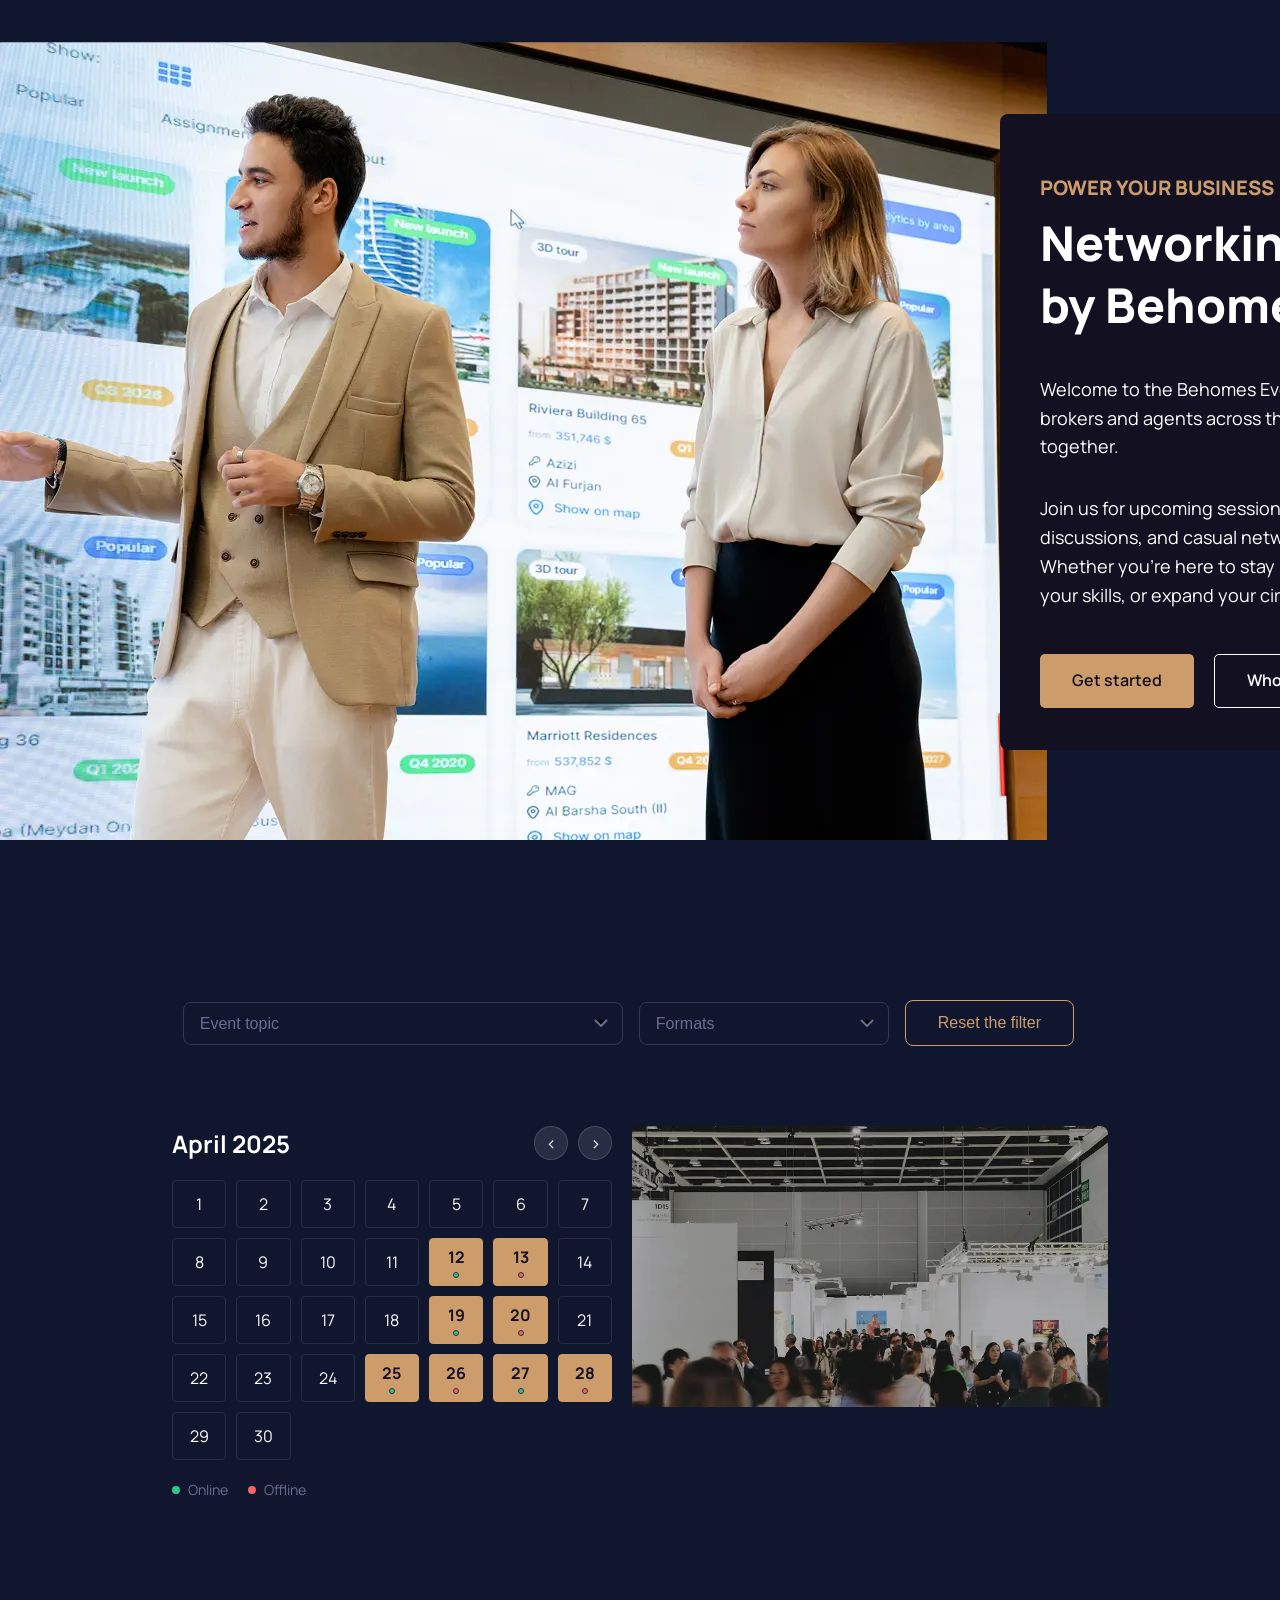
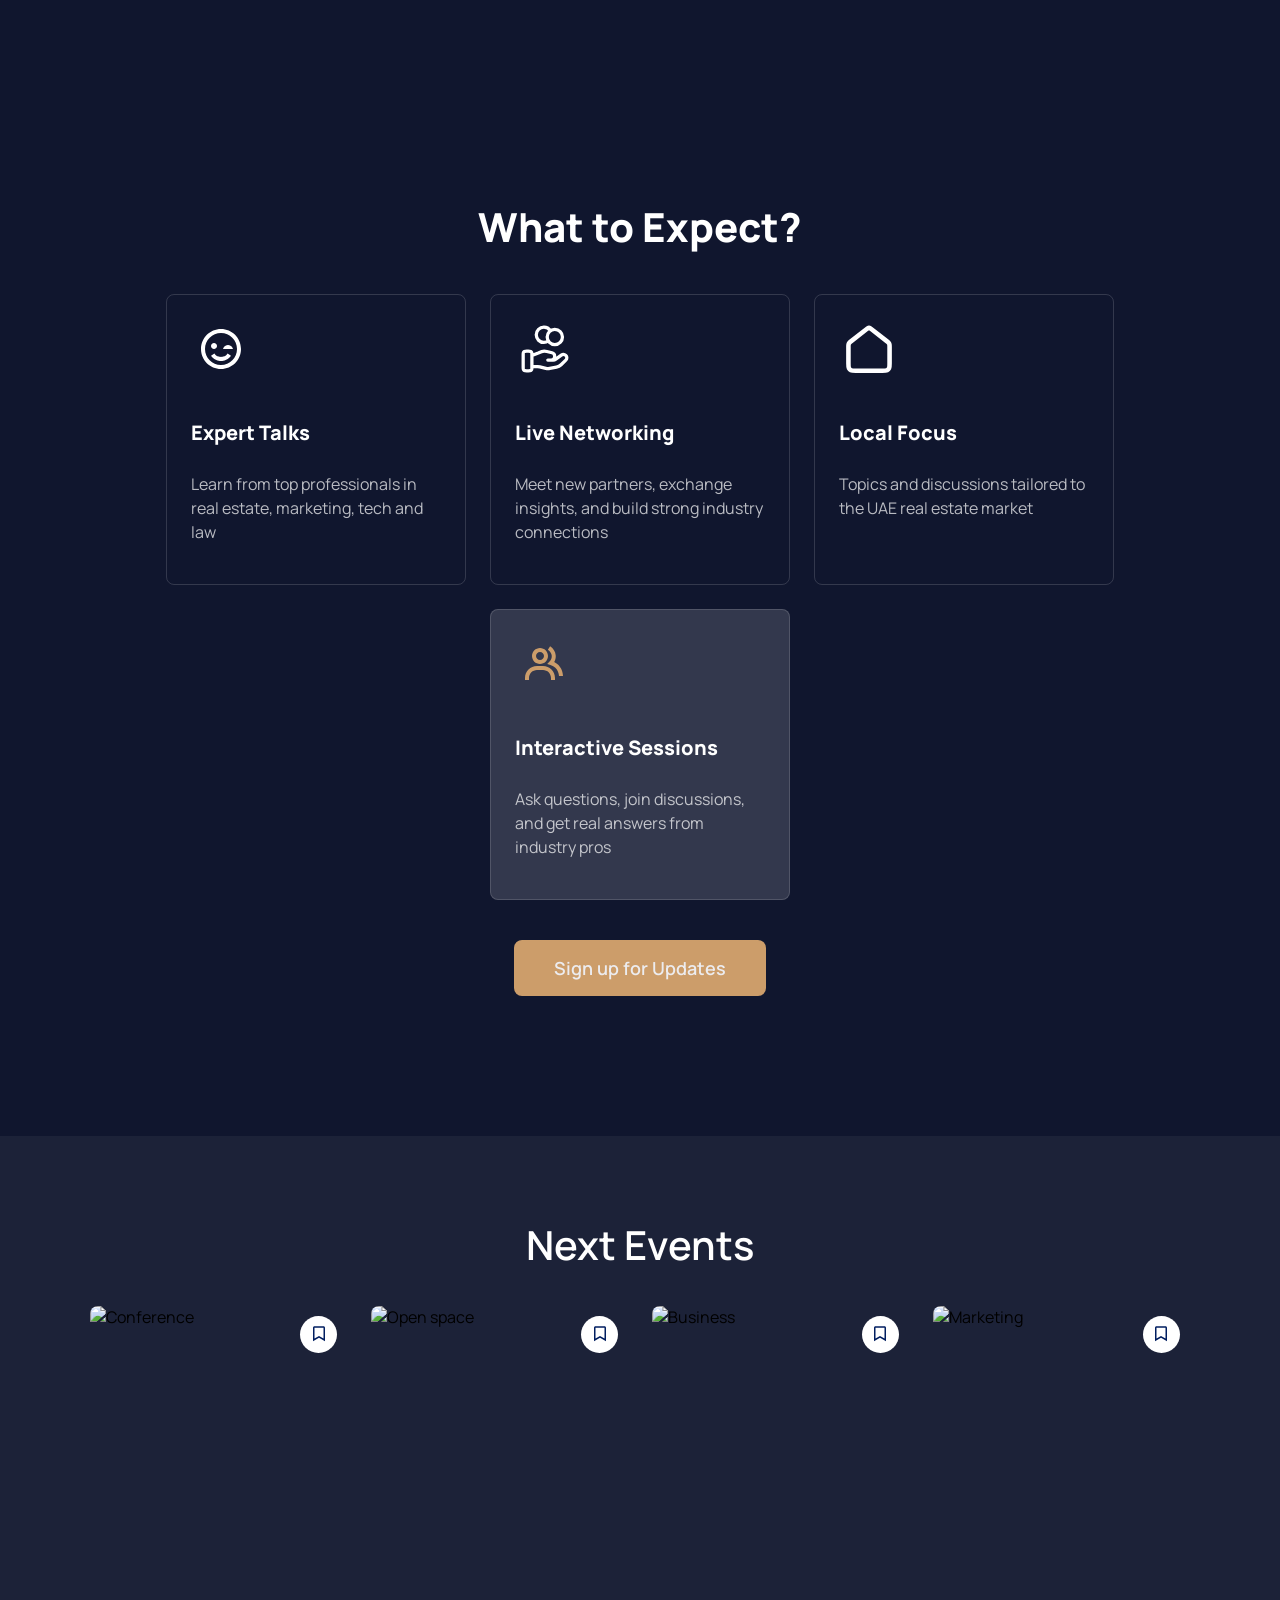
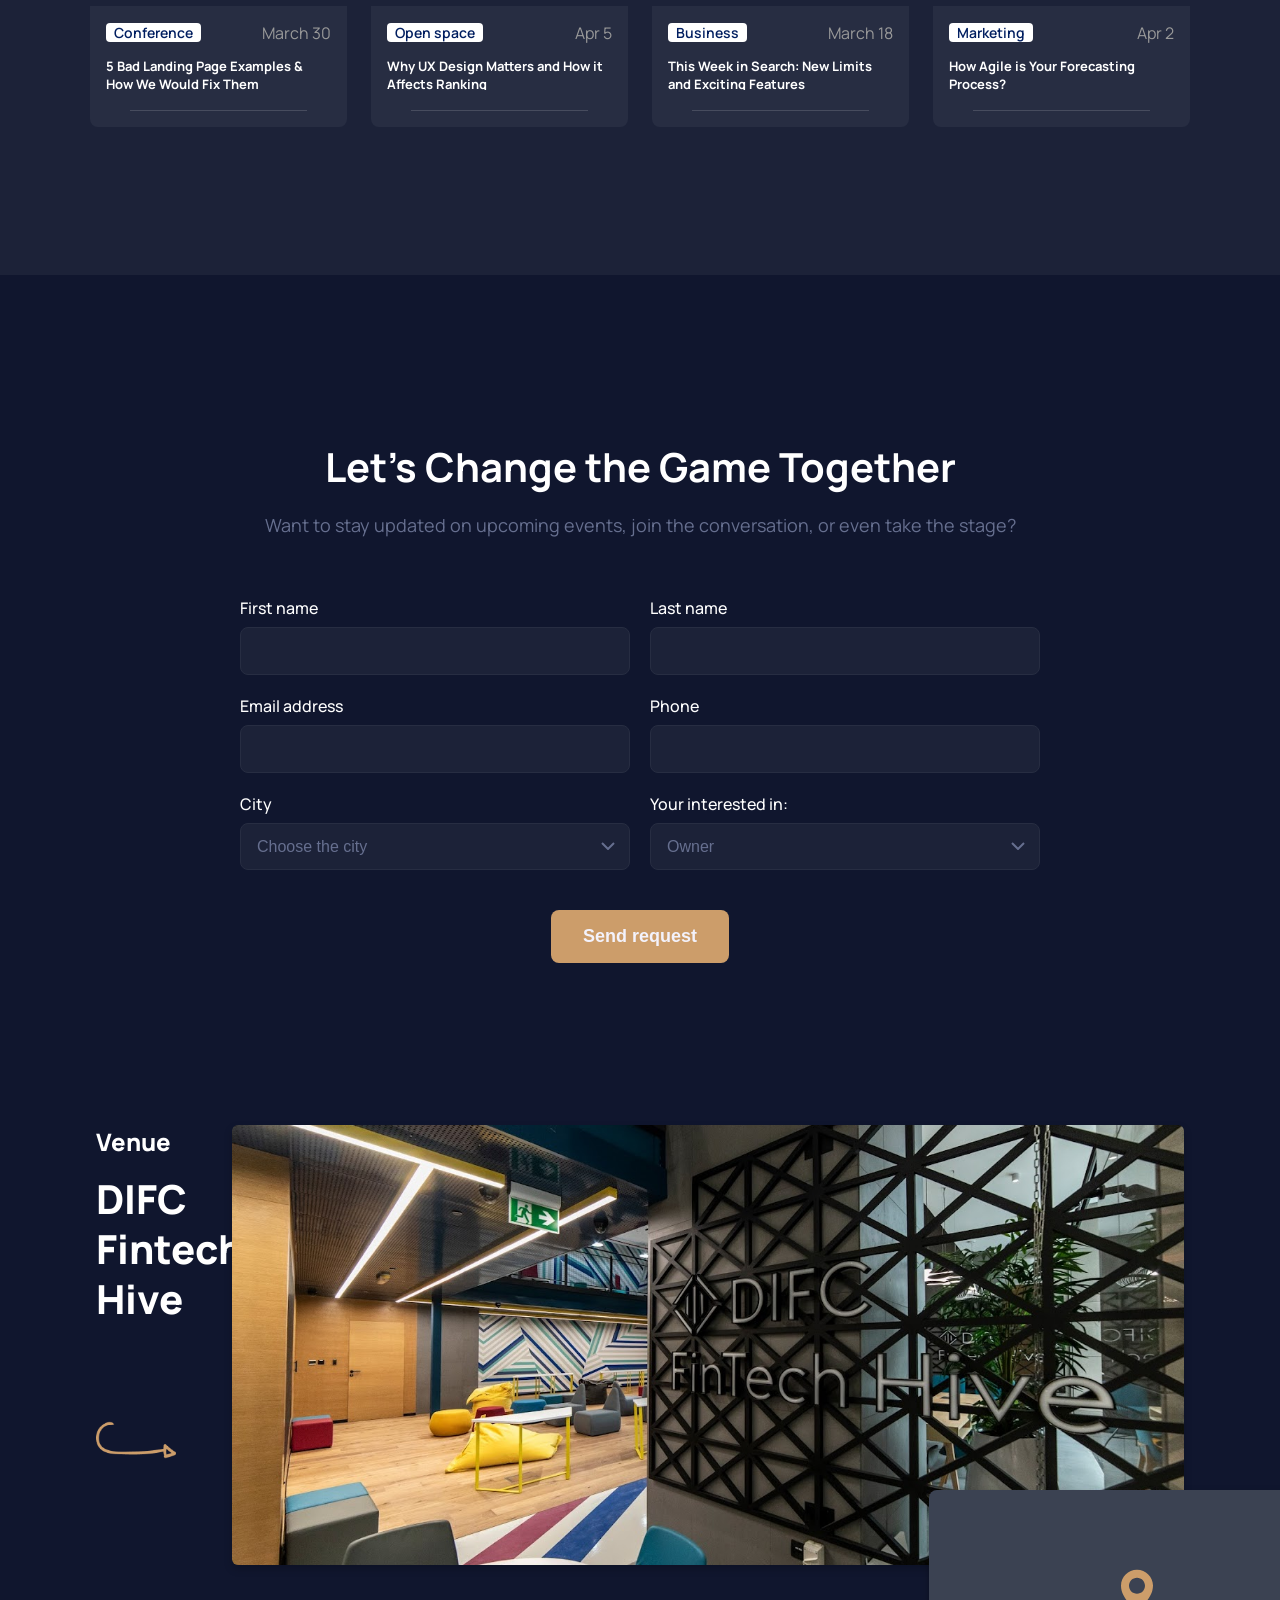
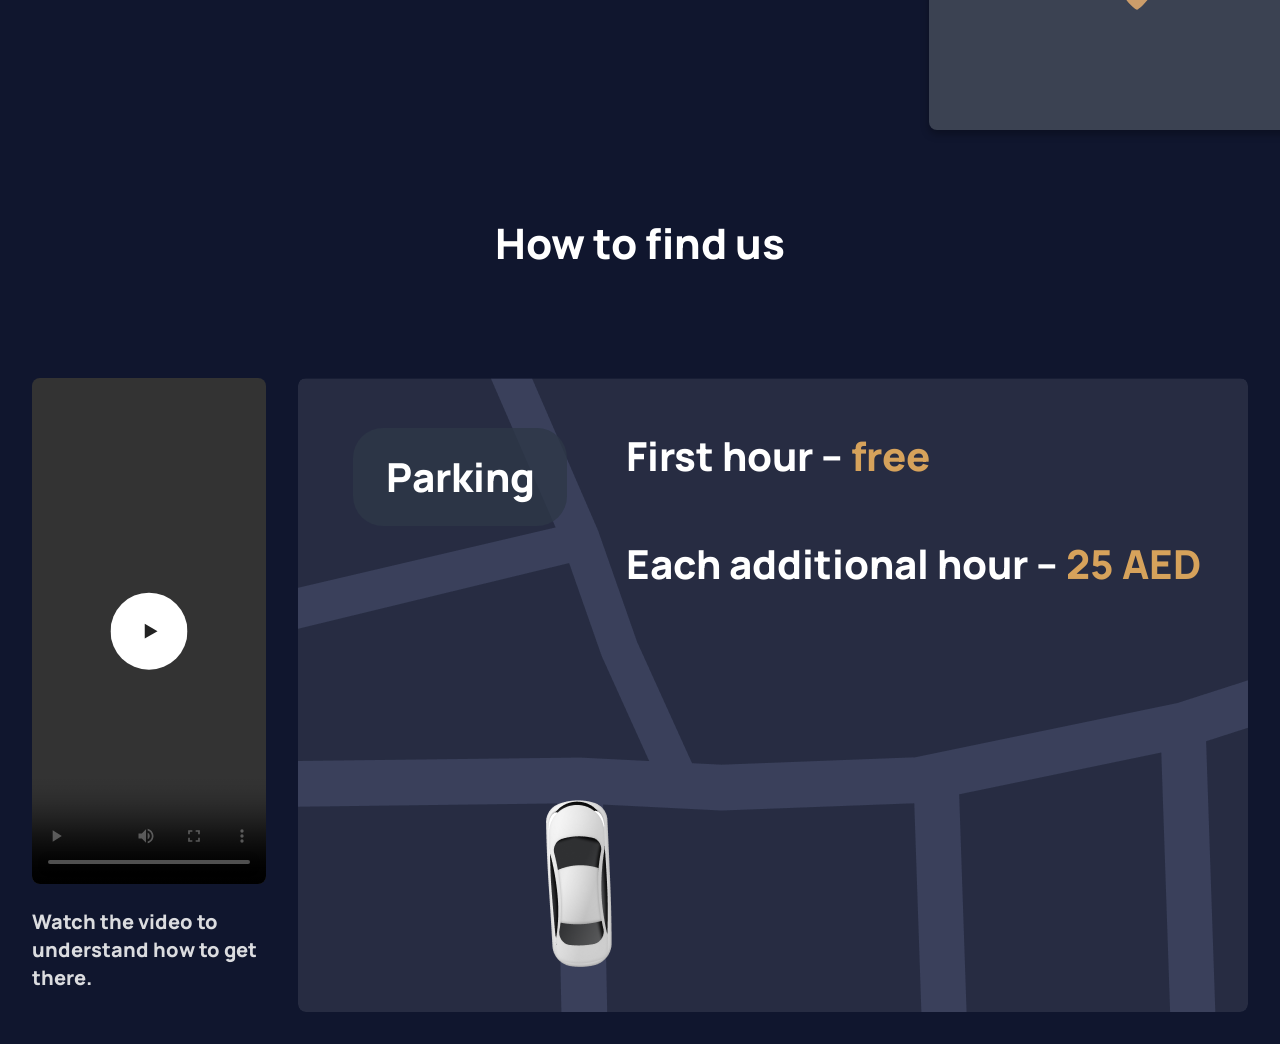
==== commit fde9d4bd: "fixed" ====
--- a/index2.html
+++ b/index2.html
@@ -36,65 +36,64 @@
     </div>
 
     <!-- Browse Events section -->
-    <section class="browse-events-section">
-      <div class="browse-events-header">
-        <div class="filters">
-          <div class="dropdown-wrapper">
-            <select class="dropdown-select">
-              <option value="">Event topic</option>
-              <!-- JS will populate options -->
-            </select>
-            <svg width="14" height="8" viewBox="0 0 14 8">
-              <path d="M1 1L7 7L13 1" stroke="#666F8F" stroke-width="2" />
-            </svg>
-          </div>
-
-          <div class="dropdown-wrapper">
-            <select class="dropdown-select">
-              <option value="">Formats</option>
-              <option value="online">Online</option>
-              <option value="offline">Offline</option>
-            </select>
-            <svg width="14" height="8" viewBox="0 0 14 8">
-              <path d="M1 1L7 7L13 1" stroke="#666F8F" stroke-width="2" />
-            </svg>
-          </div>
-
-          <button class="reset-button">Reset the filter</button>
-        </div>
-      </div>
-
-      <div class="browse-events-content">
-        <div class="calendar-section">
-          <div class="calendar-header">
-            <h3></h3>
-            <!-- JS will fill this in -->
-            <div class="calendar-nav">
-              <div class="nav-arrow">&#8249;</div>
-              <div class="nav-arrow">&#8250;</div>
-            </div>
-          </div>
-
-          <div class="calendar-grid" id="calendar-grid">
-            <!-- JS will inject dates here -->
-          </div>
-
-          <div class="event-type-legend">
-            <div class="legend-item">
-              <span class="dot online"></span>Online
-            </div>
-            <div class="legend-item">
-              <span class="dot offline"></span>Offline
-            </div>
-          </div>
-        </div>
-
-        <div class="event-image-placeholder">
-          <img src="images/18.jpg" alt="Event preview" />
-        </div>
-      </div>
-    </section>
-
+   
+<section class="browse-events-section">
+  <div class="browse-events-header">
+    <div class="filters">
+      <div class="dropdown-wrapper event-topic-dropdown">
+        <select class="dropdown-select">
+          <option value="">Event topic</option>
+        </select>
+        <svg width="14" height="8" viewBox="0 0 14 8">
+          <path d="M1 1L7 7L13 1" stroke="#666F8F" stroke-width="2" />
+        </svg>
+      </div>
+
+      <div class="format-reset-wrapper">
+        <div class="dropdown-wrapper format-dropdown">
+          <select class="dropdown-select">
+            <option value="">Formats</option>
+            <option value="online">Online</option>
+            <option value="offline">Offline</option>
+          </select>
+          <svg width="14" height="8" viewBox="0 0 14 8">
+            <path d="M1 1L7 7L13 1" stroke="#666F8F" stroke-width="2" />
+          </svg>
+        </div>
+
+        <button class="reset-button">Reset the filter</button>
+      </div>
+    </div>
+  </div>
+
+  <div class="browse-events-content">
+    <div class="calendar-section">
+      <div class="calendar-header">
+        <h3></h3>
+        <div class="calendar-nav">
+          <div class="nav-arrow">&#8249;</div>
+          <div class="nav-arrow">&#8250;</div>
+        </div>
+      </div>
+
+      <div class="calendar-grid" id="calendar-grid">
+      </div>
+
+      <div class="event-type-legend">
+        <div class="legend-item">
+          <span class="dot online"></span>Online
+        </div>
+        <div class="legend-item">
+          <span class="dot offline"></span>Offline
+        </div>
+      </div>
+    </div>
+
+    <div class="event-image-placeholder">
+      <img src="images/18.jpg" alt="Event preview" />
+    </div>
+  </div>
+</section>
     <!-- What to Expect section -->
 <section class="what-to-expect-section">
   <h2 class="section-title">What to Expect?</h2>
--- a/style2.css
+++ b/style2.css
@@ -205,49 +205,55 @@
 
  /* <!-- Browse Events section --> */
 .browse-events-section {
-    width: 80%;
-    padding: 60px 132px;
+    width: 100%;
+    max-width: 1296px;
+    padding: 60px 20px;
     box-sizing: border-box;
     display: flex;
     flex-direction: column;
     margin: auto;
     margin-top: 100px;
-    /* align-items: center; */
-    /* justify-content: center; */
-    /* background-color: #10162E; */
 }
 
 .browse-events-header {
-    width: 100%;
-    display: flex;
-    justify-content: space-around;
+    width: 90%;
+    display: flex;
+    margin: auto;
     align-items: center;
+    justify-content: center;
     margin-bottom: 40px;
     flex-wrap: wrap;
-    gap: 30px;
-}
-
-.browse-events-header .section-title {
-    margin: 0;
-    text-align: left;
+    gap: 16px;
 }
 
 .filters {
     display: flex;
     gap: 16px;
     flex-wrap: wrap;
-    align-items: center;
+    width: 100%;
 }
 
 .dropdown-wrapper {
     position: relative;
     display: flex;
     align-items: center;
+    flex-grow: 1;
+    min-width: 250px;
+   
+}
+
+.format-reset-wrapper {
+    display: flex;
+    flex-grow: 1;
+    gap: 16px;
+    min-width: 250px;
+    flex-wrap: wrap;
+    
 }
 
 .dropdown-select {
-    width: 450px;
-    background-color: #272D42;
+    width: 100%;
+    background-color: transparent;
     border: 1px solid #FFFFFF26;
     border-radius: 8px;
     padding: 12px 16px;
@@ -258,6 +264,7 @@
     -moz-appearance: none;
     cursor: pointer;
     padding-right: 40px;
+    box-sizing: border-box;
 }
 
 .dropdown-select option {
@@ -280,6 +287,7 @@
     font-size: 16px;
     cursor: pointer;
     transition: background-color 0.3s ease, color 0.3s ease;
+    flex-shrink: 0;
 }
 
 .reset-button:hover {
@@ -290,17 +298,19 @@
 .browse-events-content {
     width: 100%;
     display: flex;
+    flex-direction: column;
     gap: 20px;
-    /* background-color: #1C2238; */
+    background-color: transparent;
     border-radius: 8px;
     padding: 40px;
     box-sizing: border-box;
-    flex-wrap: wrap;
     justify-content: center;
+    align-items: center;
 }
 
 .calendar-section {
-    flex: 1;
+    width: 100%;
+    max-width: 440px;
     min-width: 300px;
     display: flex;
     flex-direction: column;
@@ -353,12 +363,18 @@
 }
 
 .calendar-grid span {
-    padding: 10px 0;
+    padding: 5px 0;
     border-radius: 4px;
-    background-color: #1C2238;
+    background-color: transparent;
     border: 1px solid #272D42;
     color: #fff;
     position: relative;
+    display: flex;
+    flex-direction: column;
+    justify-content: center;
+    align-items: center;
+    height: 48px;
+    box-sizing: border-box;
 }
 
 .calendar-grid span.highlighted {
@@ -368,13 +384,12 @@
     border: 1px solid #CC9D6A;
 }
 
-/* Make the dot inside the calendar normal size and remove extra padding/margin */
 .calendar-grid .dot {
     width: 6px;
     height: 6px;
     border-radius: 50%;
     display: block;
-    margin: 0 auto;
+    margin-top: 4px;
     padding: 0;
 }
 
@@ -415,14 +430,14 @@
 }
 
 .event-image-placeholder {
-    flex: 1;
-    width: auto;
-    background-color: #ccc;
+    width: 100%;
+    background-color: transparent;
     border-radius: 8px;
     overflow: hidden;
     display: flex;
     justify-content: center;
-    align-items: center;
+    /* align-items: center; */
+    min-height: 200px;
 }
 
 .event-image-placeholder img {
@@ -430,6 +445,67 @@
     height: 100%;
     object-fit: cover;
     display: block;
+}
+
+@media (min-width: 768px) {
+    .browse-events-section {
+        padding: 60px 40px;
+    }
+
+    .browse-events-header {
+        justify-content: space-between;
+        flex-wrap: nowrap;
+    }
+
+    .filters {
+        flex-wrap: nowrap;
+        width: auto;
+    }
+
+    .dropdown-wrapper {
+        flex-grow: 0;
+    }
+
+    .format-reset-wrapper {
+        flex-grow: 1;
+        flex-wrap: nowrap;
+    }
+
+    .browse-events-content {
+        flex-direction: row;
+        align-items: flex-start;
+        justify-content: space-between;
+    }
+
+    .calendar-section {
+        width: 440px;
+        flex-shrink: 0;
+    }
+
+    .event-image-placeholder {
+        flex-grow: 1;
+        min-height: 480px;
+    }
+
+    .event-topic-dropdown {
+        width: 440px;
+    }
+}
+
+@media (min-width: 1200px) {
+    .browse-events-section {
+        padding: 60px 132px;
+    }
+
+    .event-image-placeholder {
+        width: 630px;
+        flex-grow: 0;
+    }
+
+    .format-reset-wrapper {
+        width: 630px;
+        flex-grow: 0;
+    }
 }
 
 
@@ -553,6 +629,7 @@
 
   .event-image-placeholder {
     min-width: 300px;
+ 
   }
 }
 
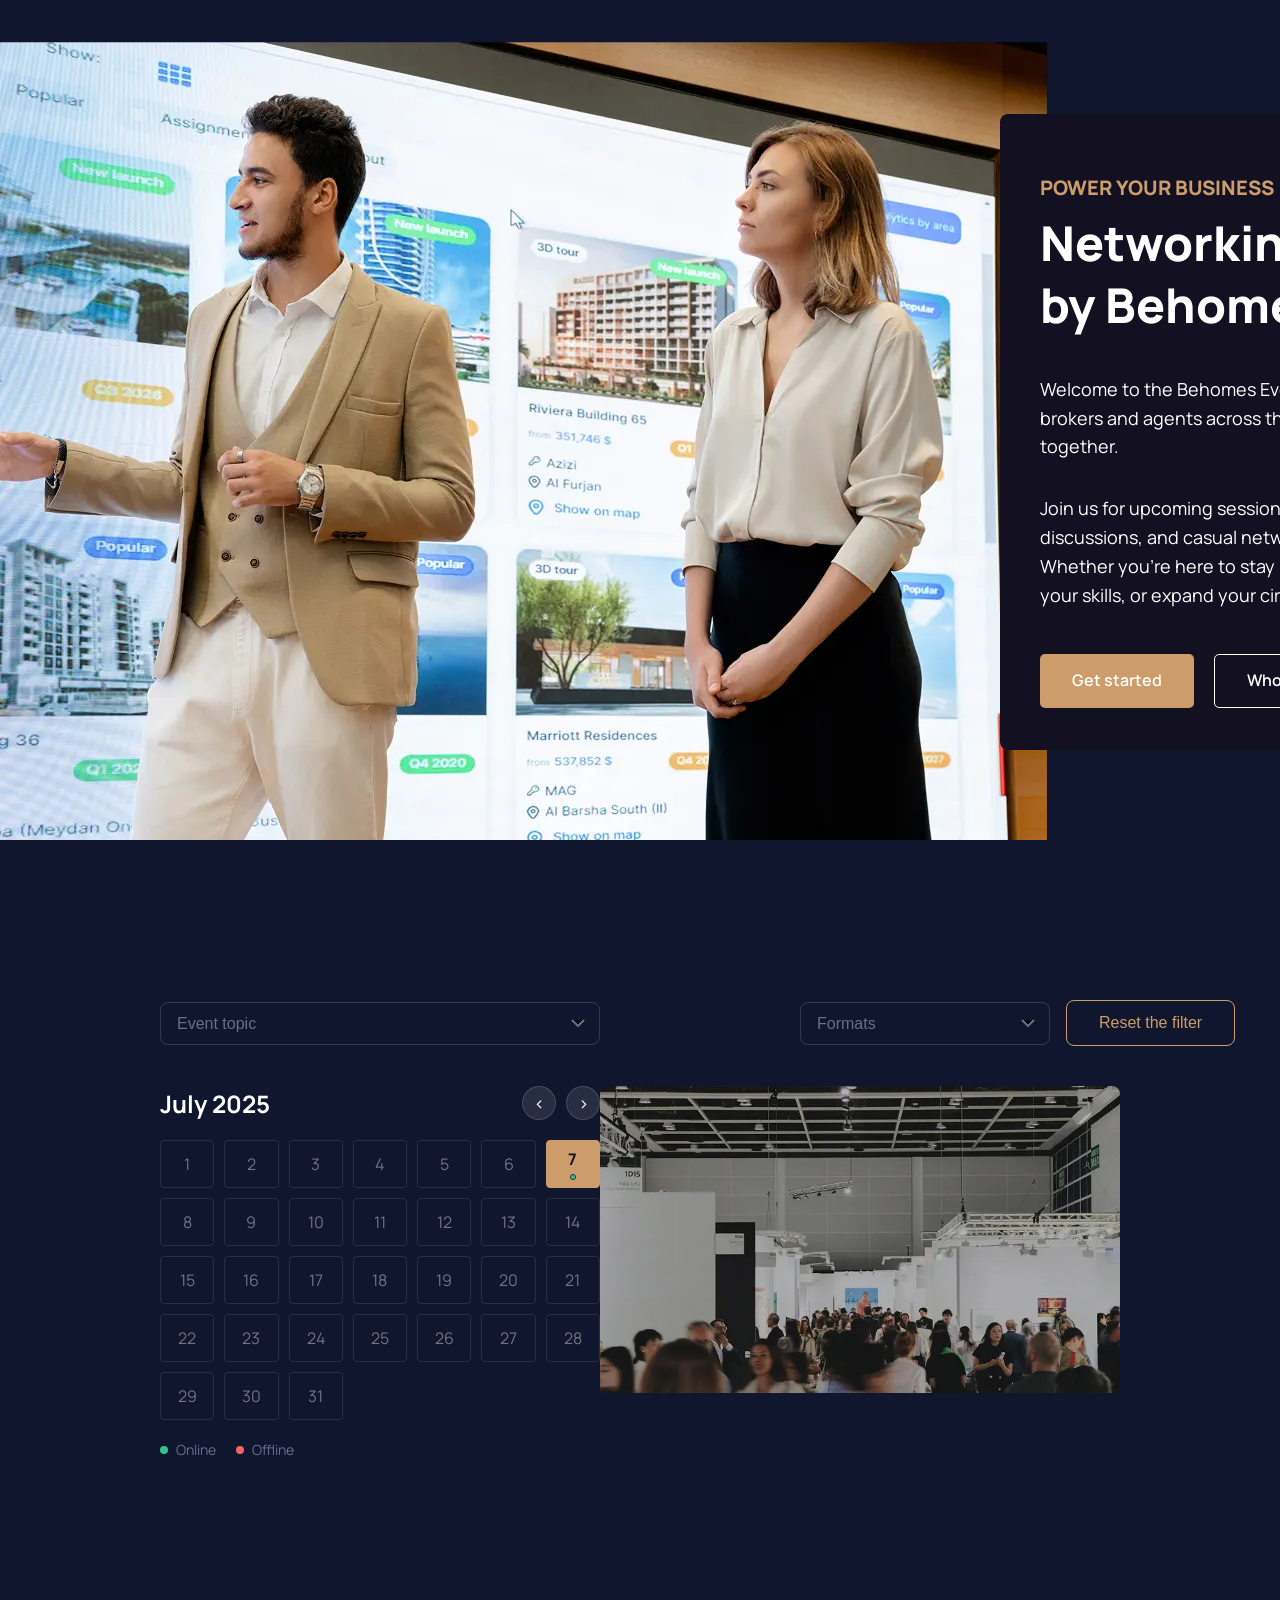
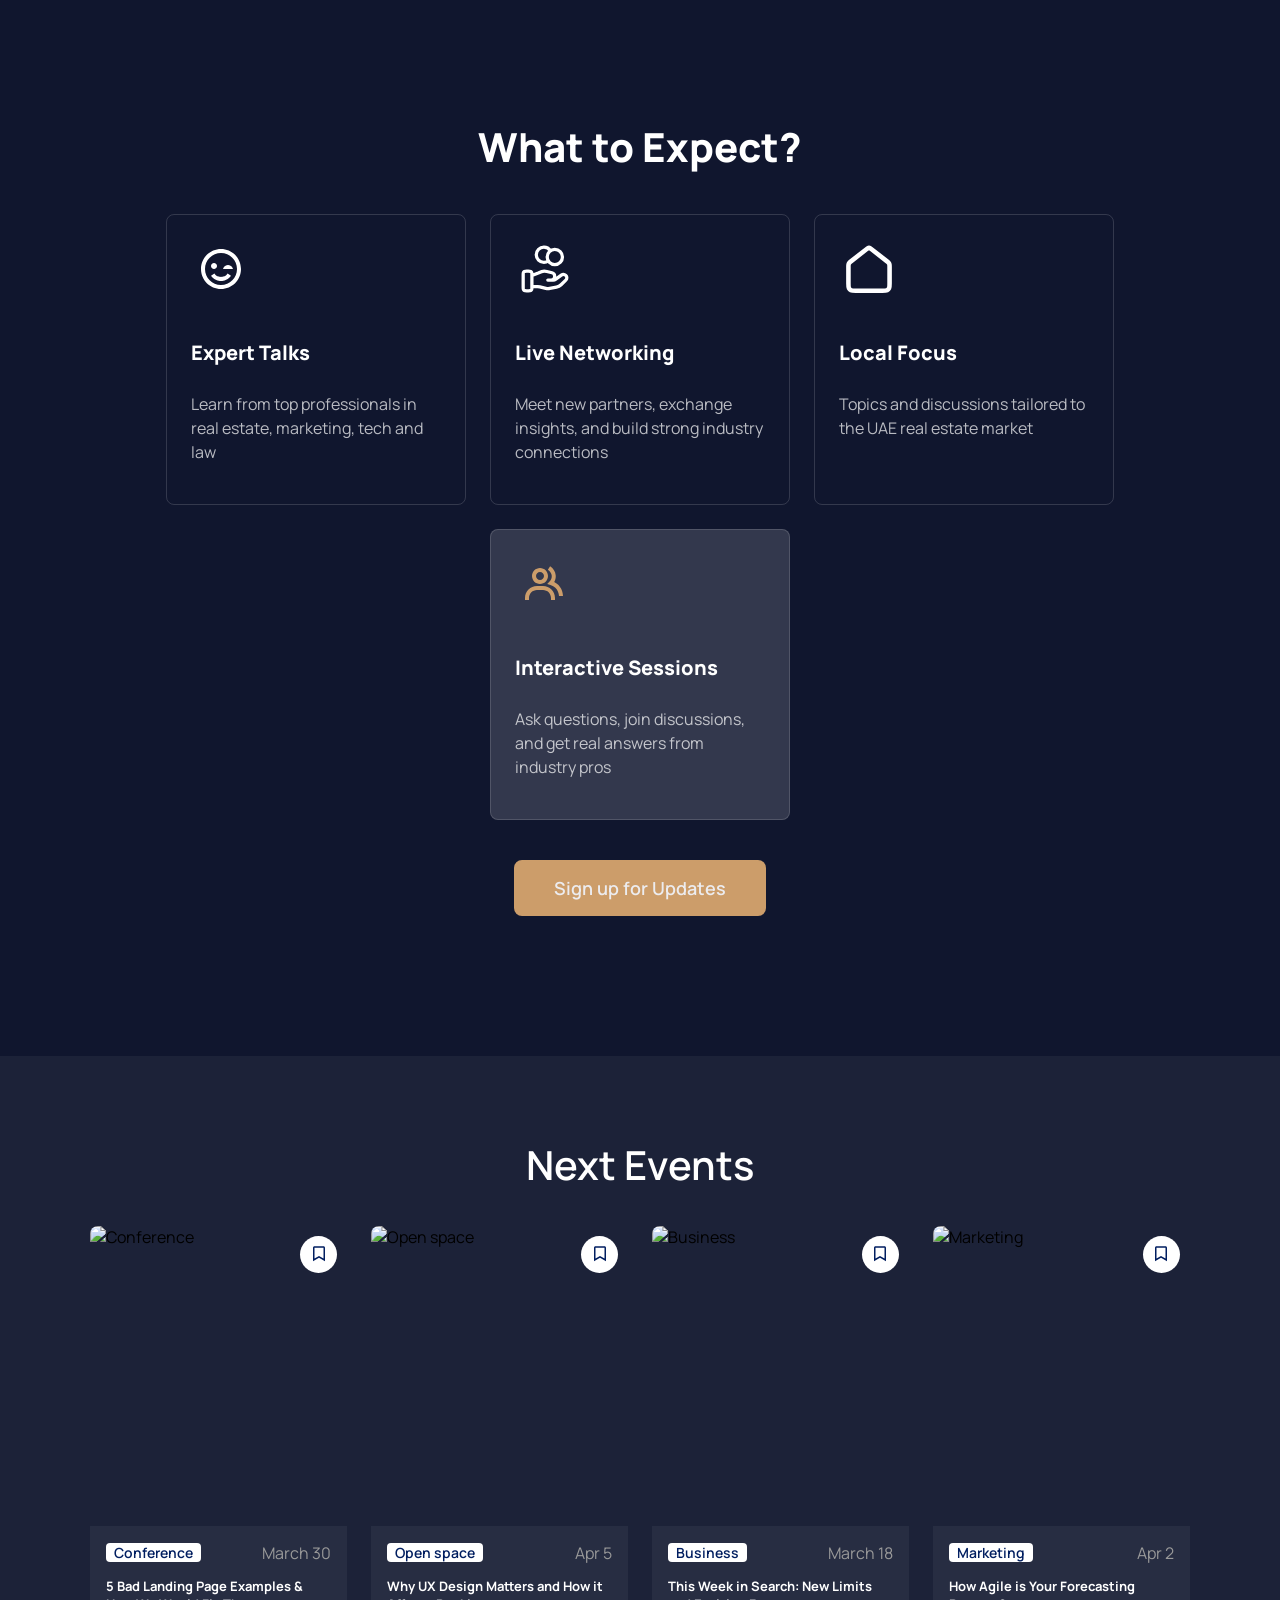
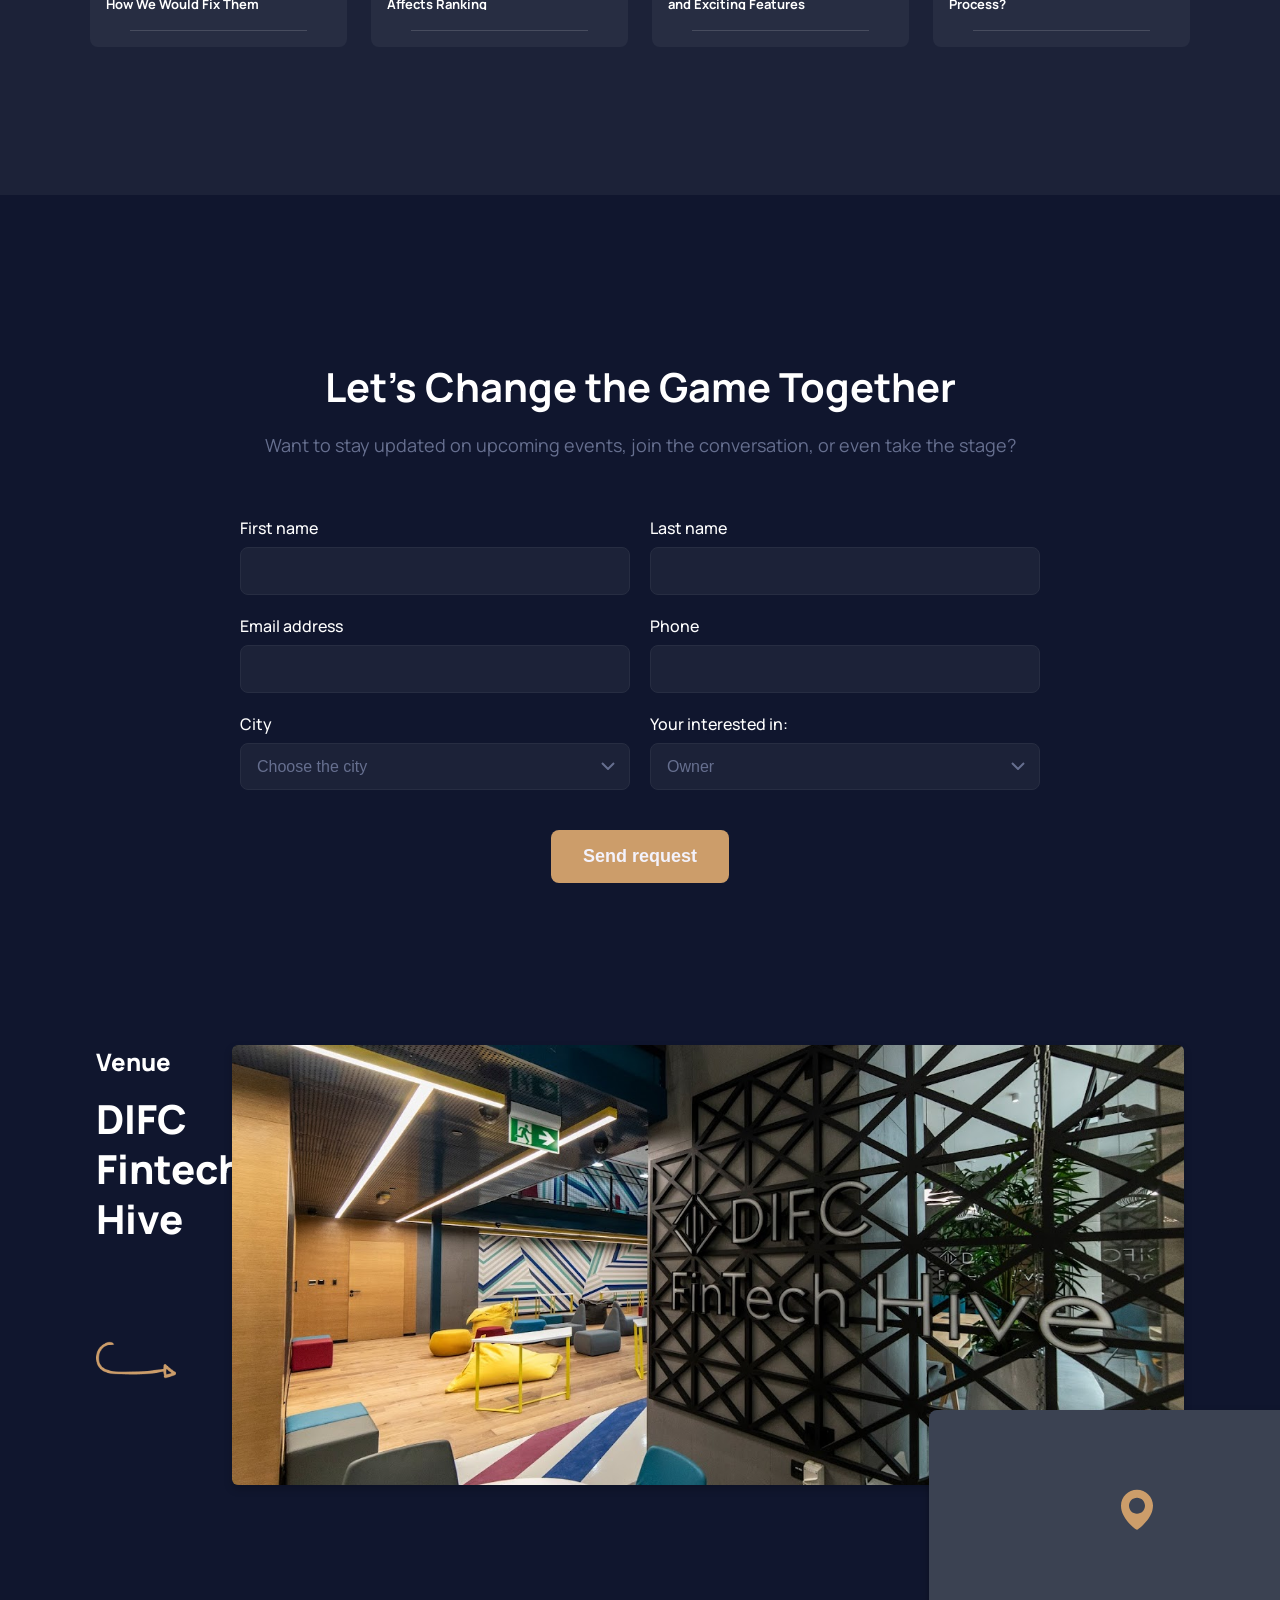
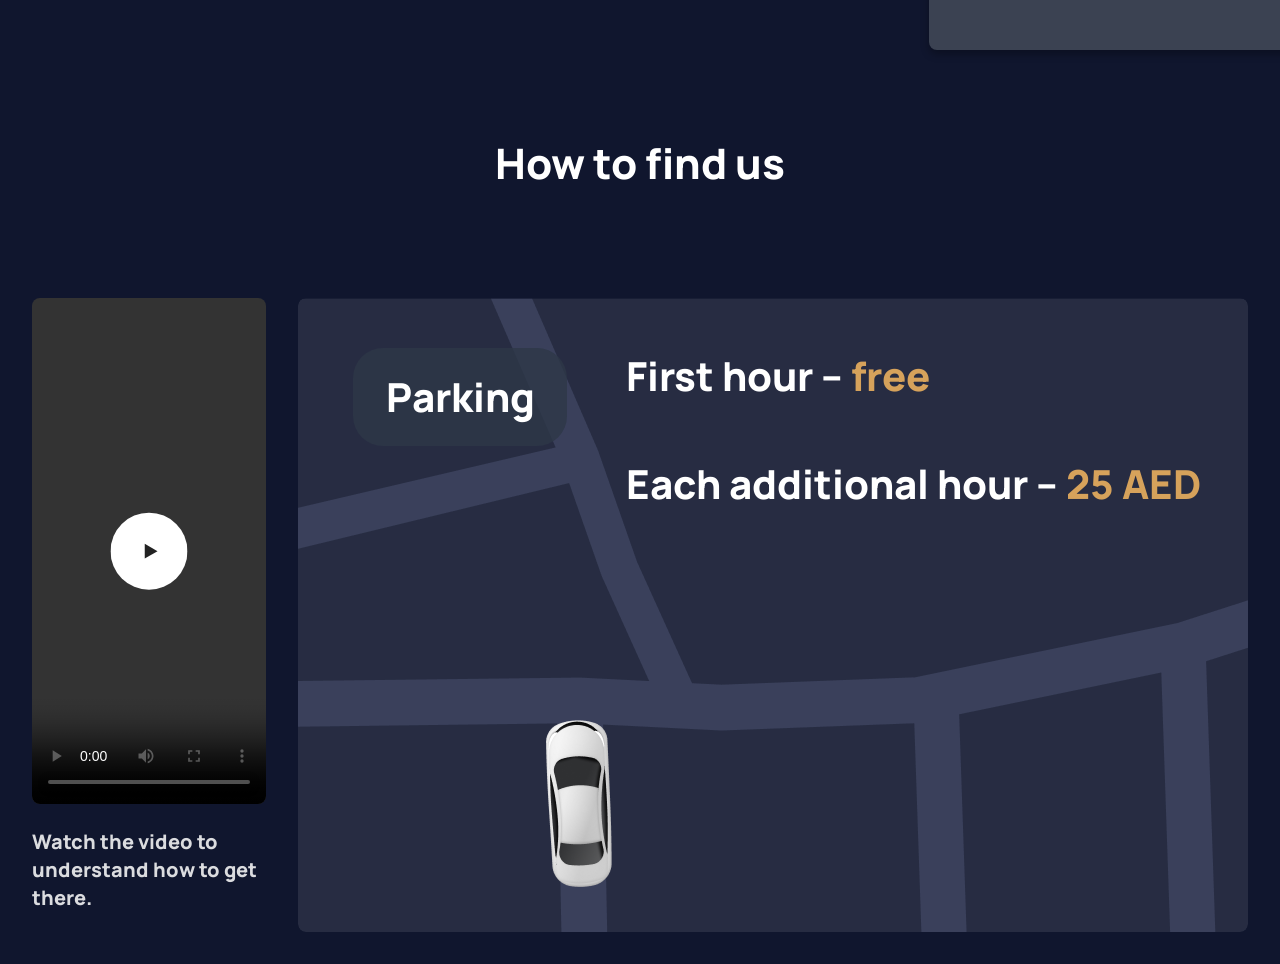
==== commit 6bef3be0: "fixed" ====
--- a/index2.html
+++ b/index2.html
@@ -11,7 +11,8 @@
     <link rel="stylesheet" href="style2.css" />
   </head>
   <body>
-    <div class="container">
+    <section class="events-body-container">
+    <div class="events-container">
       <div class="image-section">
         <img src="./images/17.png" alt="People presenting" />
       </div>
@@ -407,7 +408,7 @@
         </div>
     </div>
    
-
+     </section>
     <script src="script2.js"></script>
   </body>
 </html>
--- a/style2.css
+++ b/style2.css
@@ -1,25 +1,20 @@
 
 body {
     margin: 0;
+    padding: 0;
+}
+.events-body-container{
     font-family: 'Manrope', sans-serif;
     background-color: #10162E;
     box-sizing: border-box;
-
-    /* justify-content: center; */
-    /* align-items: center; */
     min-height: 100vh;
     overflow-x: hidden;
 }
 
-.container {
-    /* display: flex; */
-    /* flex-direction: column; */
+.events-container{
     width: 100%;
     margin: 0 auto;
-    /* min-height: 100vh; */
     overflow: hidden;
-    /* max-width: 1920px; */
-    /* position: relative; */
 }
 
 .image-section {
@@ -52,9 +47,9 @@
     padding: 40px;
     position: absolute;
     top: 114px;
-    left: 1000px; /* This is the specific spacing from your initial request, not 50px */
-    width: 653px; /* Fixed width as per Figma */
-    height: 636px; /* Fixed height as per Figma */
+    left: 1000px; 
+    width: 653px; 
+    height: 636px; 
     z-index: 10;
 }
 
@@ -115,7 +110,7 @@
 
 .primary-btn {
     background-color: #CC9D6A;
-    color:#131022;
+    color:#FFFFFF;
 }
 
 .primary-btn:hover {
@@ -204,11 +199,9 @@
 }
 
  /* <!-- Browse Events section --> */
+
 .browse-events-section {
-    width: 100%;
-    max-width: 1296px;
-    padding: 60px 20px;
-    box-sizing: border-box;
+    width: 75%;
     display: flex;
     flex-direction: column;
     margin: auto;
@@ -216,41 +209,29 @@
 }
 
 .browse-events-header {
-    width: 90%;
     display: flex;
     margin: auto;
     align-items: center;
-    justify-content: center;
     margin-bottom: 40px;
-    flex-wrap: wrap;
-    gap: 16px;
-}
-
+}
 .filters {
     display: flex;
-    gap: 16px;
-    flex-wrap: wrap;
-    width: 100%;
-}
-
+    gap: 200px;
+}
 .dropdown-wrapper {
     position: relative;
     display: flex;
     align-items: center;
     flex-grow: 1;
     min-width: 250px;
-   
-}
-
+}
 .format-reset-wrapper {
     display: flex;
     flex-grow: 1;
     gap: 16px;
     min-width: 250px;
     flex-wrap: wrap;
-    
-}
-
+}
 .dropdown-select {
     width: 100%;
     background-color: transparent;
@@ -291,7 +272,7 @@
 }
 
 .reset-button:hover {
-    background-color: #666F8F;
+    background-color: #CC9D6A;
     color: #FFFFFF;
 }
 
@@ -299,22 +280,16 @@
     width: 100%;
     display: flex;
     flex-direction: column;
-    gap: 20px;
-    background-color: transparent;
     border-radius: 8px;
-    padding: 40px;
     box-sizing: border-box;
-    justify-content: center;
-    align-items: center;
 }
 
 .calendar-section {
-    width: 100%;
-    max-width: 440px;
-    min-width: 300px;
     display: flex;
     flex-direction: column;
     color: #FFFFFF;
+    margin-bottom: 0;
+    margin-right: 0;
 }
 
 .calendar-header {
@@ -375,14 +350,33 @@
     align-items: center;
     height: 48px;
     box-sizing: border-box;
-}
-
+    transition: background-color 0.3s ease, opacity 0.3s ease, color 0.3s ease; /* Add transition for smooth changes */
+}
+
+/* Style for today's date */
+.calendar-grid span.today {
+    background-color: #CC9D6A; /* Background color for today */
+    color: #131022; /* Text color for today */
+    border-color: #CC9D6A; /* Border color for today */
+    opacity: 1 !important; /* Ensure today's date always has full opacity */
+}
+
+/* Style for days with highlighted events */
 .calendar-grid span.highlighted {
     background-color: #CC9D6A;
     color: #131022;
     font-weight: 700;
     border: 1px solid #CC9D6A;
-}
+    opacity: 1 !important; /* Ensure highlighted events always have full opacity */
+}
+
+/* Style for days with no events (low opacity text) */
+.calendar-grid span.no-event-low-opacity {
+    color: rgba(255, 255, 255, 0.4); /* Lower opacity for text */
+    background-color: transparent; /* Ensure no background color unless it's today */
+    border: 1px solid #272D42; /* Maintain border */
+}
+
 
 .calendar-grid .dot {
     width: 6px;
@@ -431,13 +425,11 @@
 
 .event-image-placeholder {
     width: 100%;
-    background-color: transparent;
+    height: 100%;
     border-radius: 8px;
     overflow: hidden;
-    display: flex;
-    justify-content: center;
-    /* align-items: center; */
-    min-height: 200px;
+    margin-top: 0;
+    margin-left: 0;
 }
 
 .event-image-placeholder img {
@@ -446,6 +438,7 @@
     object-fit: cover;
     display: block;
 }
+
 
 @media (min-width: 768px) {
     .browse-events-section {
@@ -507,8 +500,6 @@
         flex-grow: 0;
     }
 }
-
-
 /* What to Expect Section */
 .what-to-expect-section {
     width: 100%;
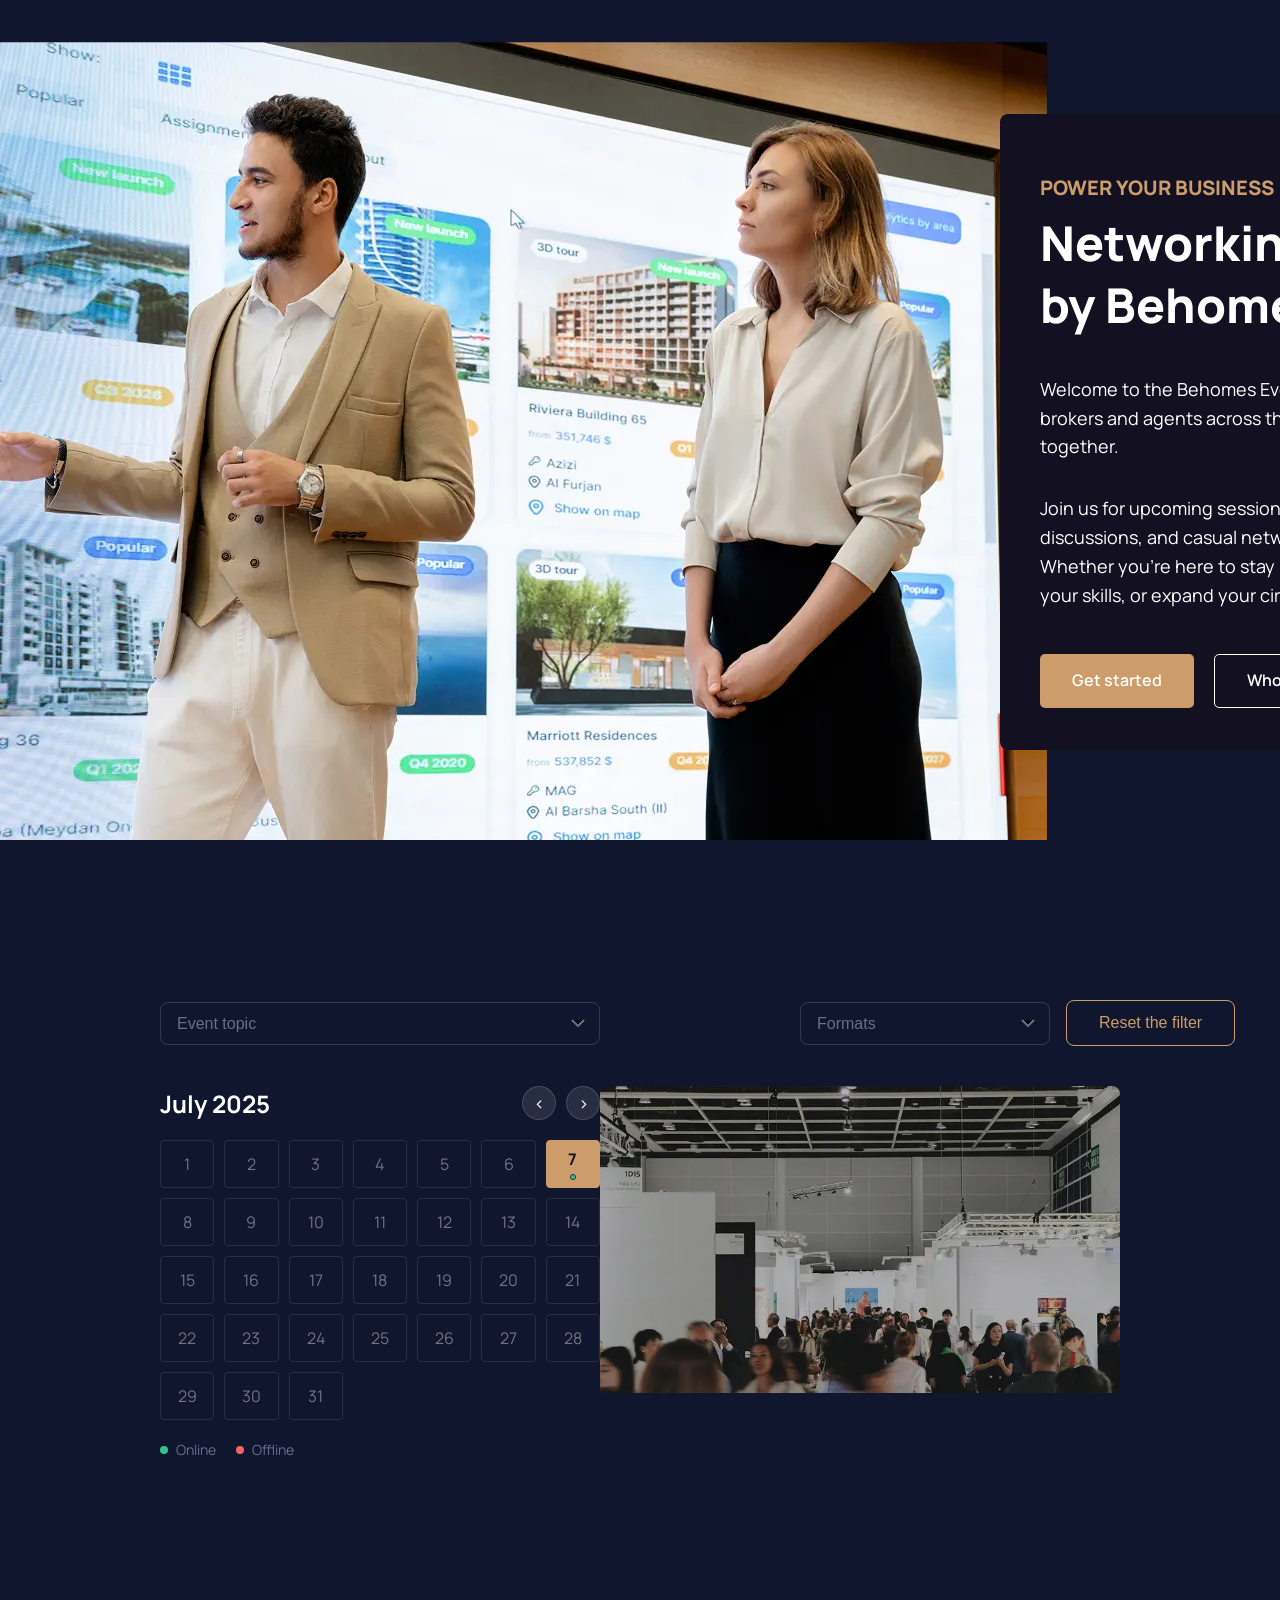
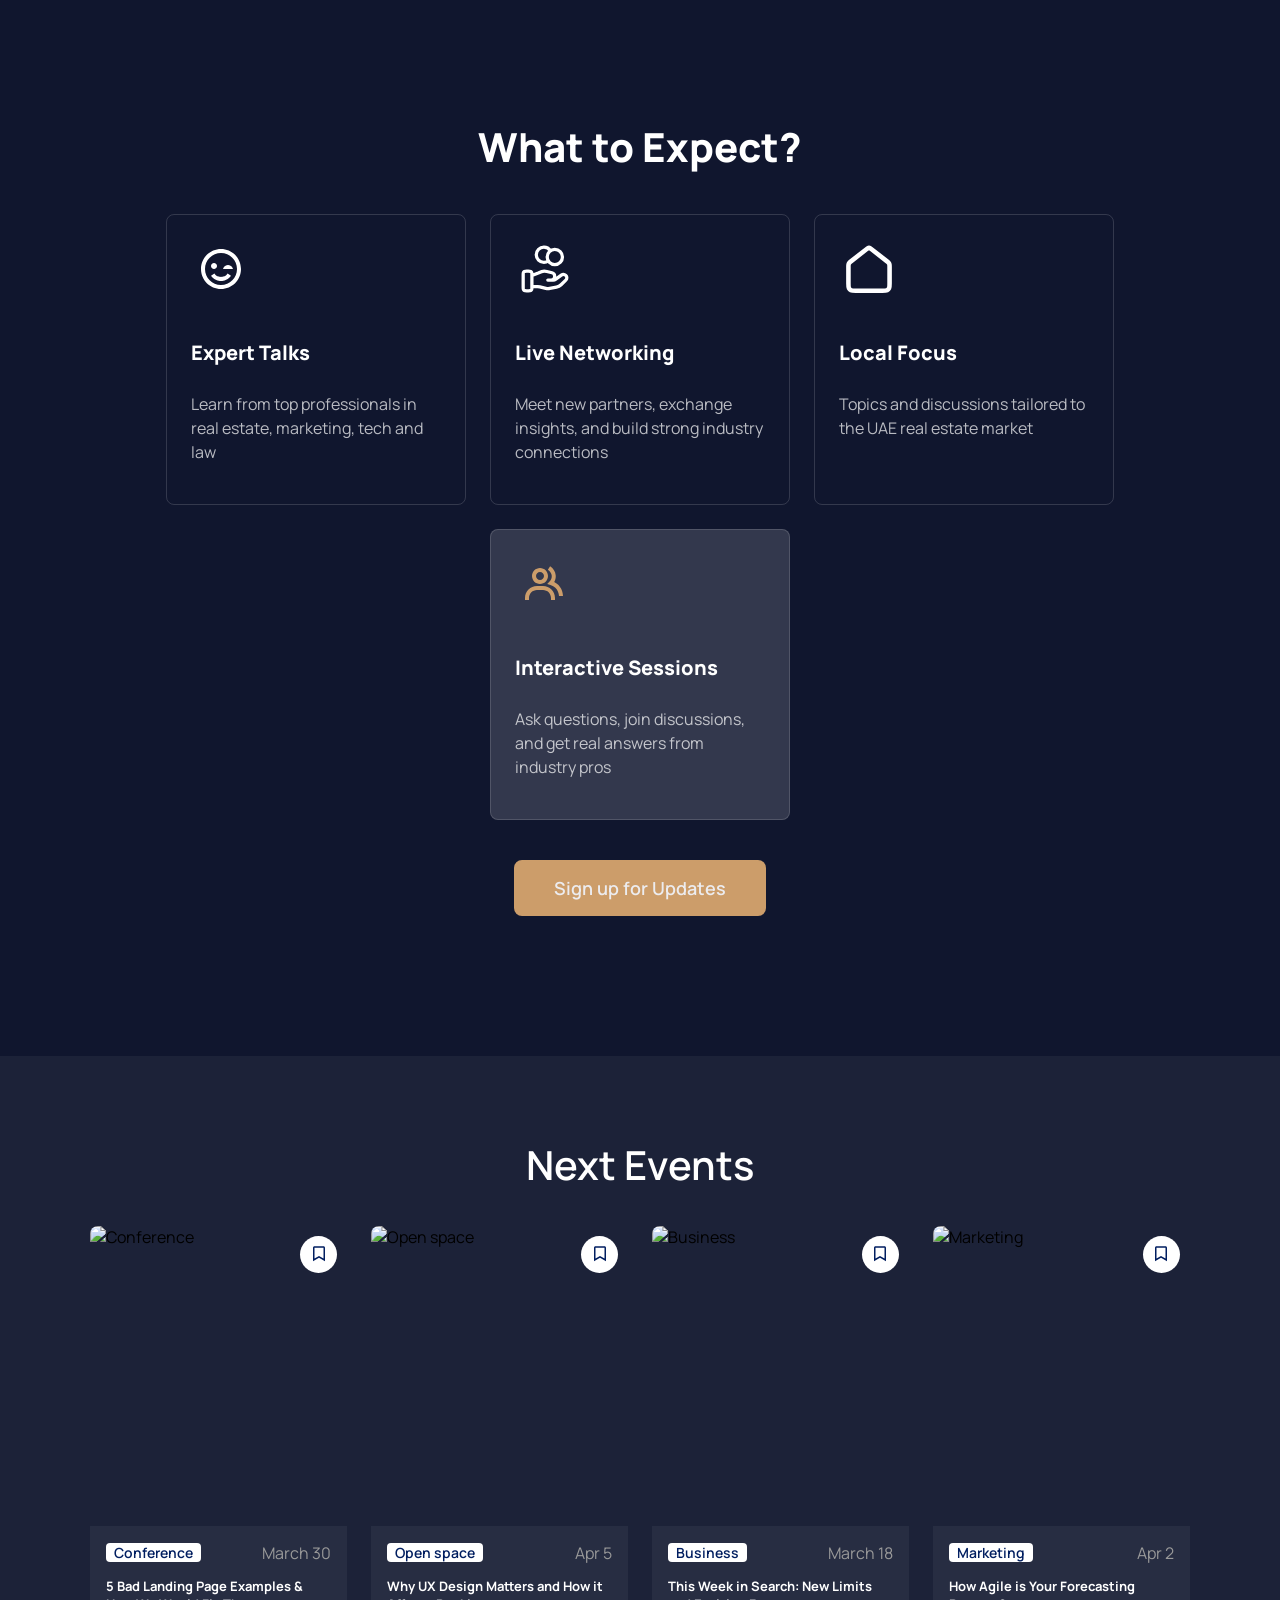
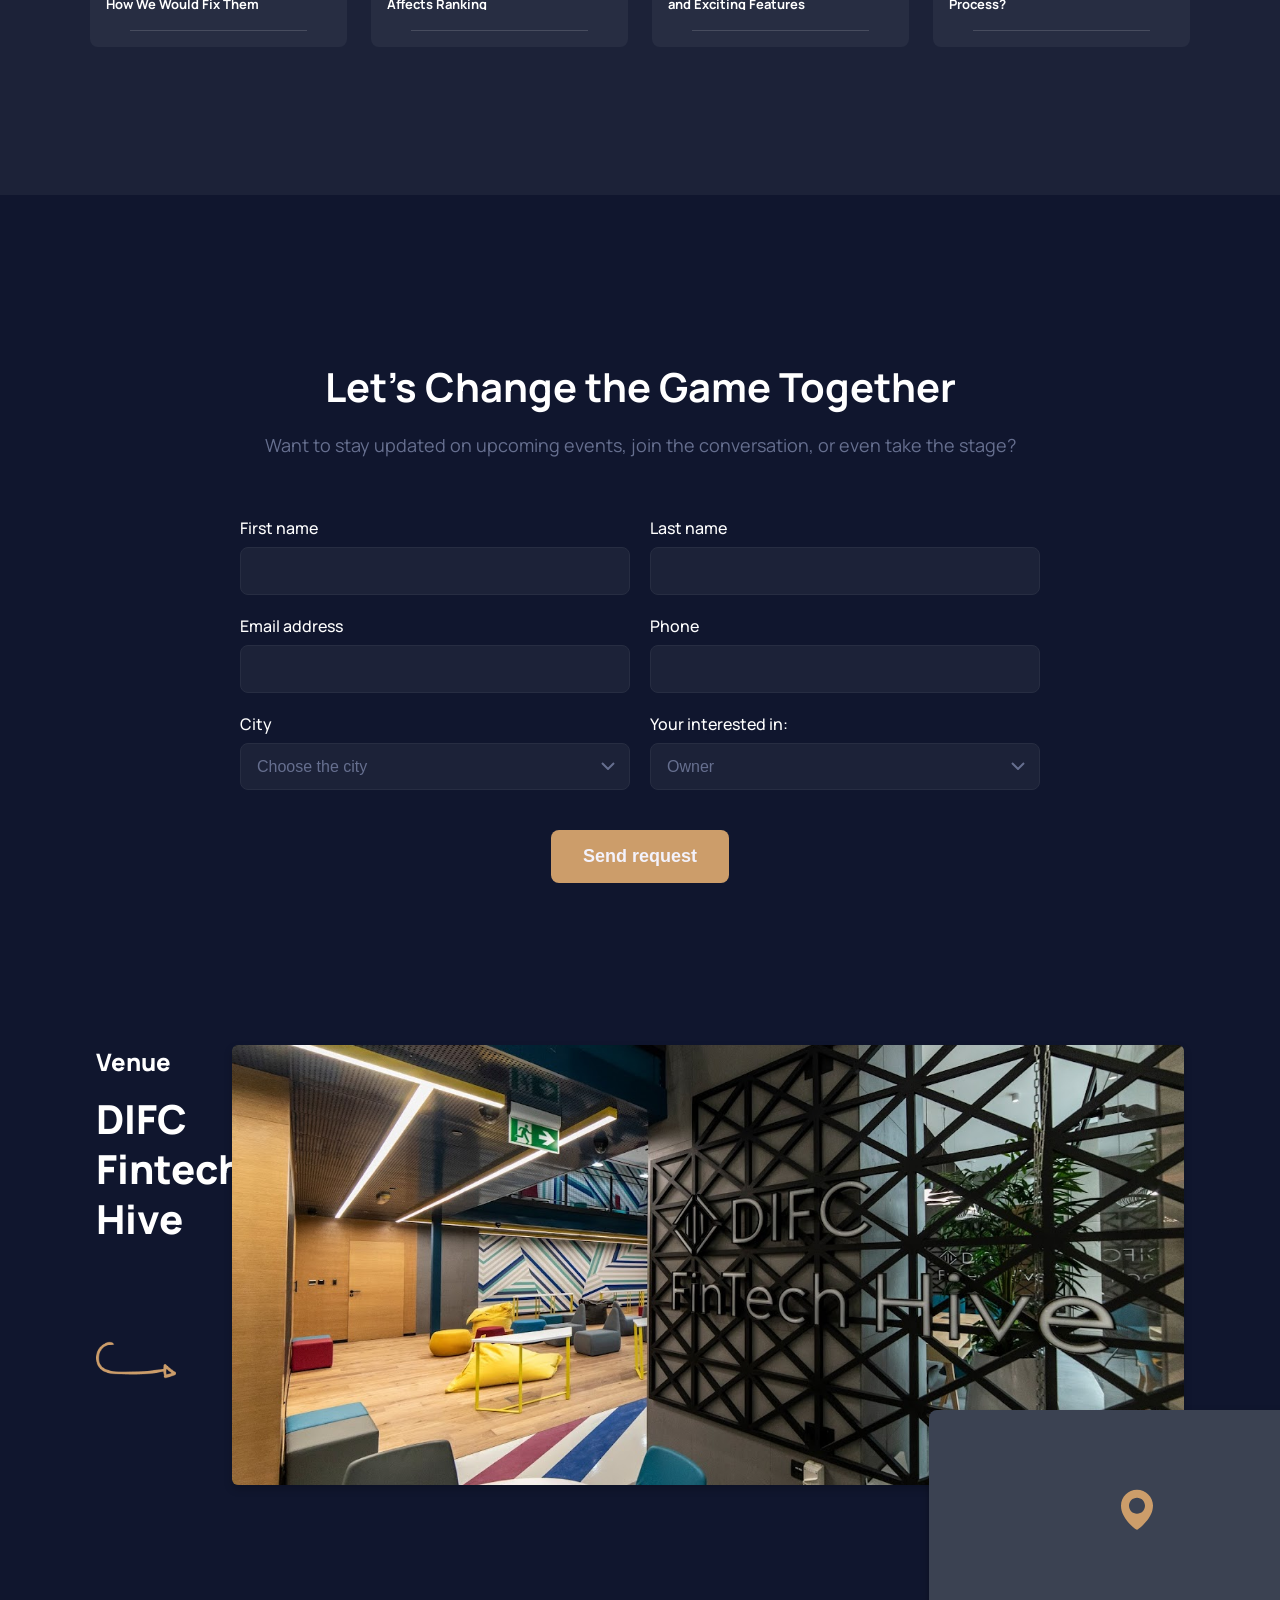
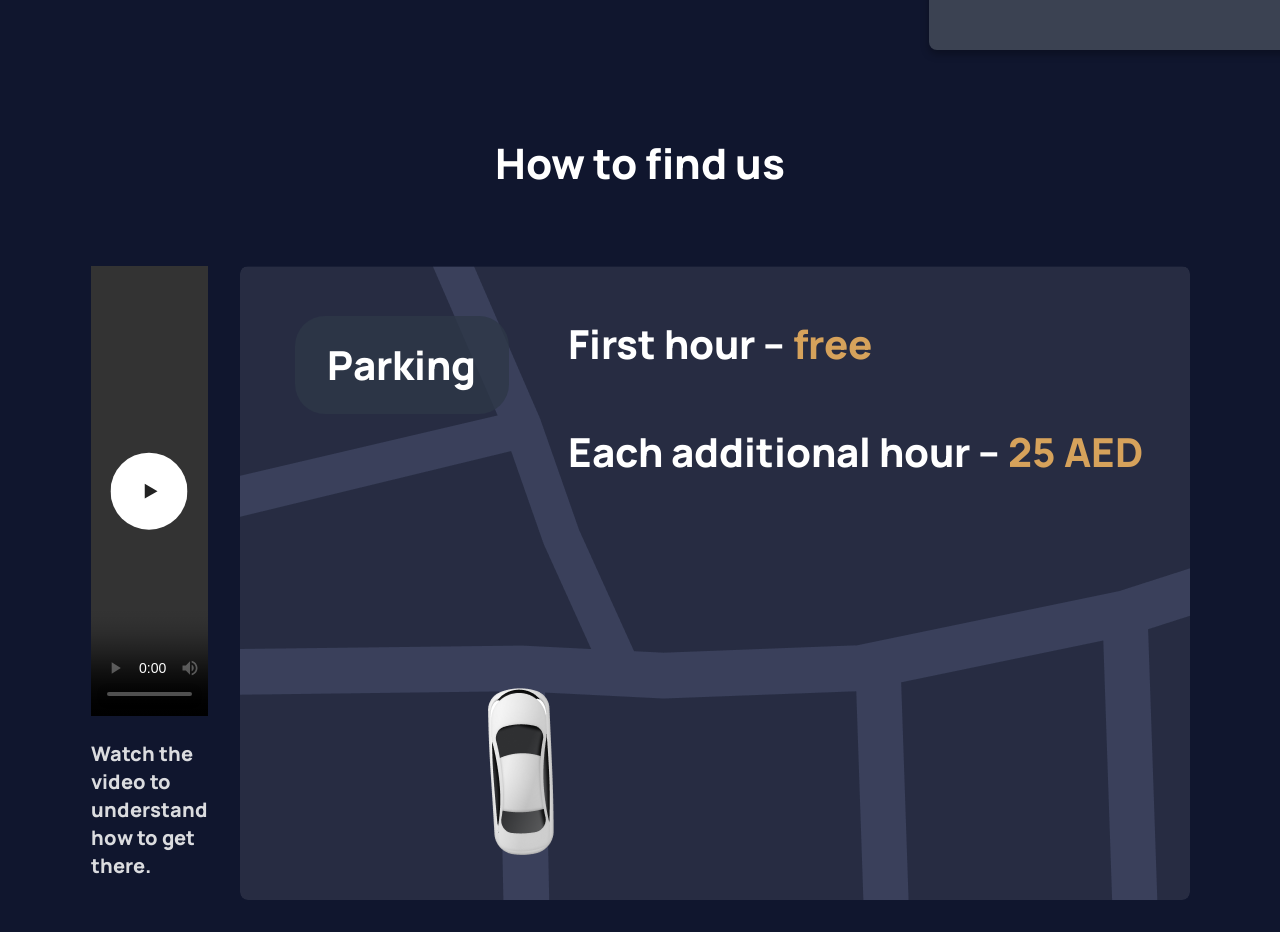
==== commit e525d677: "fixed" ====
--- a/index2.html
+++ b/index2.html
@@ -374,8 +374,8 @@
     </div>
         <!-- parking section -->
     <div class="parking-section-container">
-              <div class="parking-section-title"><h3>How to find us</h3></div>
-        <div class="parking-content-wrapper">
+          <div class="parking-section-title"><h3>How to find us</h3></div>
+               <div class="parking-content-wrapper">
     
             <div class="video-block">
                 <div class="video-wrapper">
--- a/style2.css
+++ b/style2.css
@@ -1260,13 +1260,12 @@
 
         /* <!-- parking section --> */
      .parking-section-container {
-        max-width: 1296px;
-        margin: auto;
-        display: flex;
-        flex-direction: column;
-        gap: 2rem;
-        box-sizing: border-box;
-    }
+      width: 80%;
+      margin: auto;
+      display: flex;
+      flex-direction: column;
+    }
+    
     .parking-section-title {
        margin:auto;
        margin-top: 180px;
@@ -1279,139 +1278,131 @@
     .parking-content-wrapper {
         display: flex;
         flex-direction: column;
-        width: 100%;
         gap: 2rem;
         border-radius: 8px;
-        padding: 2rem;
-        box-sizing: border-box;
         align-items: center;
-        overflow: hidden;
-        background-color: transparent;
-        box-shadow: none;
         margin-top: 0px !important ;
     }
   
     .video-block {
-        width: 100%;
-        max-width: 306px;
-        
-        display: flex;
-        flex-direction: column;
-        align-items: center;
-        text-align: center;
+   width: 100%;
+    display: flex;
+    flex-direction: column;
+    align-items: center;
+    text-align: center;
     }
 
     .video-wrapper {
-        position: relative;
-        padding-bottom: calc(634 / 306 * 100%);
-        height: 0;
-        width: 100%;
-        border-radius: 8px;
-        overflow: hidden;
-        box-shadow: none;
+    position: relative;
+    padding-bottom: calc(634 / 306 * 100%);
+    height: 0;
+    width: 100%;
+    border-radius: 8px;
     }
 
     .video-wrapper video {
-        position: absolute;
-        top: 0;
-        left: 0;
-        width: 100%;
-        height: 100%;
-        object-fit: cover;
+    position: absolute;
+    top: 0;
+    left: 0;
+    width: 100%;
+    height: 100%;
+    object-fit: cover;
     }
 
     .video-wrapper .play-icon {
-        position: absolute;
-        top: 50%;
-        left: 50%;
-        transform: translate(-50%, -50%);
-        z-index: 3;
-        pointer-events: none;
-        transition: opacity 0.3s ease;
-        fill: #FFFFFF;
-    }
-
-    .video-caption {
-        font-weight: 800;
-        font-size: 20px;
-        line-height: 140%;
-        letter-spacing: 0px;
-        color: #ffffff;
-        margin-top: 24px;
-        width: 100%;
-        height: auto;
-        opacity: 0.85;
-        display: flex;
-        align-items: center;
-        justify-content: center;
-        text-align: left;
-    }
-
-    .image-text-block {
-        width: 100%;
-        position: relative;
-        display: flex;
-        flex-direction: column;
-        justify-content: center;
-        align-items: center;
-        border-radius: 8px;
-        overflow: hidden;
-        background-color: transparent;
-        box-shadow: none;
-    }
-
-    .image-text-block img {
-        width: 100%;
-        height: 100%;
-        object-fit: cover;
-        border-radius: 8px;
-        display: block;
-        opacity: 0.7;
-        position: absolute;
-        top: 0;
-        left: 0;
-        z-index: 1;
-    }
-
-    .parking-overlay-content {
-        position: absolute;
-        top: 0;
-        left: 0;
-        width: 100%;
-        height: 100%;
-        display: flex;
-        flex-direction: column;
-        justify-content: flex-start;
-        align-items: flex-start;
-        padding: 20px;
-        box-sizing: border-box;
-        z-index: 2;
-    }
-
-    .parking-keyword-box {
-        background-color: rgba(45, 55, 72, 0.8);
-        border-radius: 30px;
-        padding: 12px 24px;
-        width: auto;
-        height: auto;
-        box-sizing: border-box;
-        display: flex;
-        justify-content: center;
-        align-items: center;
-        z-index: 2;
-        margin-bottom: 15px;
-    }
-
-    .parking-keyword-box h3 {
-        font-weight: 800;
-        font-size: 28px;
-        line-height: 125%;
-        letter-spacing: 0px;
-        margin: 0;
-        color: #ffffff;
-        text-align: center;
-    }
-
+    position: absolute;
+    top: 50%;
+    left: 50%;
+    transform: translate(-50%, -50%);
+    z-index: 3;
+    pointer-events: auto;
+    cursor: pointer;
+    transition: opacity 0.3s ease;
+    }
+
+.video-caption {
+    font-weight: 800;
+    font-size: 20px;
+    line-height: 140%;
+    letter-spacing: 0px;
+    color: #ffffff;
+    margin-top: 24px;
+    width: 100%;
+    height: auto;
+    opacity: 0.85;
+    display: flex;
+    align-items: center;
+    justify-content: center;
+    text-align: left;
+}
+
+.image-text-block {
+    width: 100%;
+    position: relative;
+    display: flex;
+    flex-direction: column;
+    justify-content: center;
+    align-items: center;
+    border-radius: 8px;
+    overflow: hidden;
+    background-color: transparent;
+    box-shadow: none;
+}
+
+
+
+.image-text-block img {
+    width: 100%;
+    height: 100%;
+    object-fit: cover;
+    border-radius: 8px;
+    display: block;
+    opacity: 0.7;
+    position: absolute;
+    top: 0;
+    left: 0;
+    z-index: 1;
+}
+
+.parking-overlay-content {
+    position: absolute;
+    top: 0;
+    left: 0;
+    width: 100%;
+    height: 100%;
+    display: flex;
+    flex-direction: column;
+    justify-content: flex-start;
+    align-items: flex-start;
+    padding: 20px;
+    box-sizing: border-box;
+    z-index: 2;
+}
+
+  
+.parking-keyword-box {
+    background-color: rgba(45, 55, 72, 0.8);
+    border-radius: 30px;
+    padding: 12px 24px;
+    width: auto;
+    height: auto;
+    box-sizing: border-box;
+    display: flex;
+    justify-content: center;
+    align-items: center;
+    z-index: 2;
+    margin-bottom: 15px;
+}
+
+.parking-keyword-box h3 {
+    font-weight: 800;
+    font-size: 28px;
+    line-height: 125%;
+    letter-spacing: 0px;
+    margin: 0;
+    color: #ffffff;
+    text-align: center;
+}
     .cost-details {
         width: auto;
         height: auto;
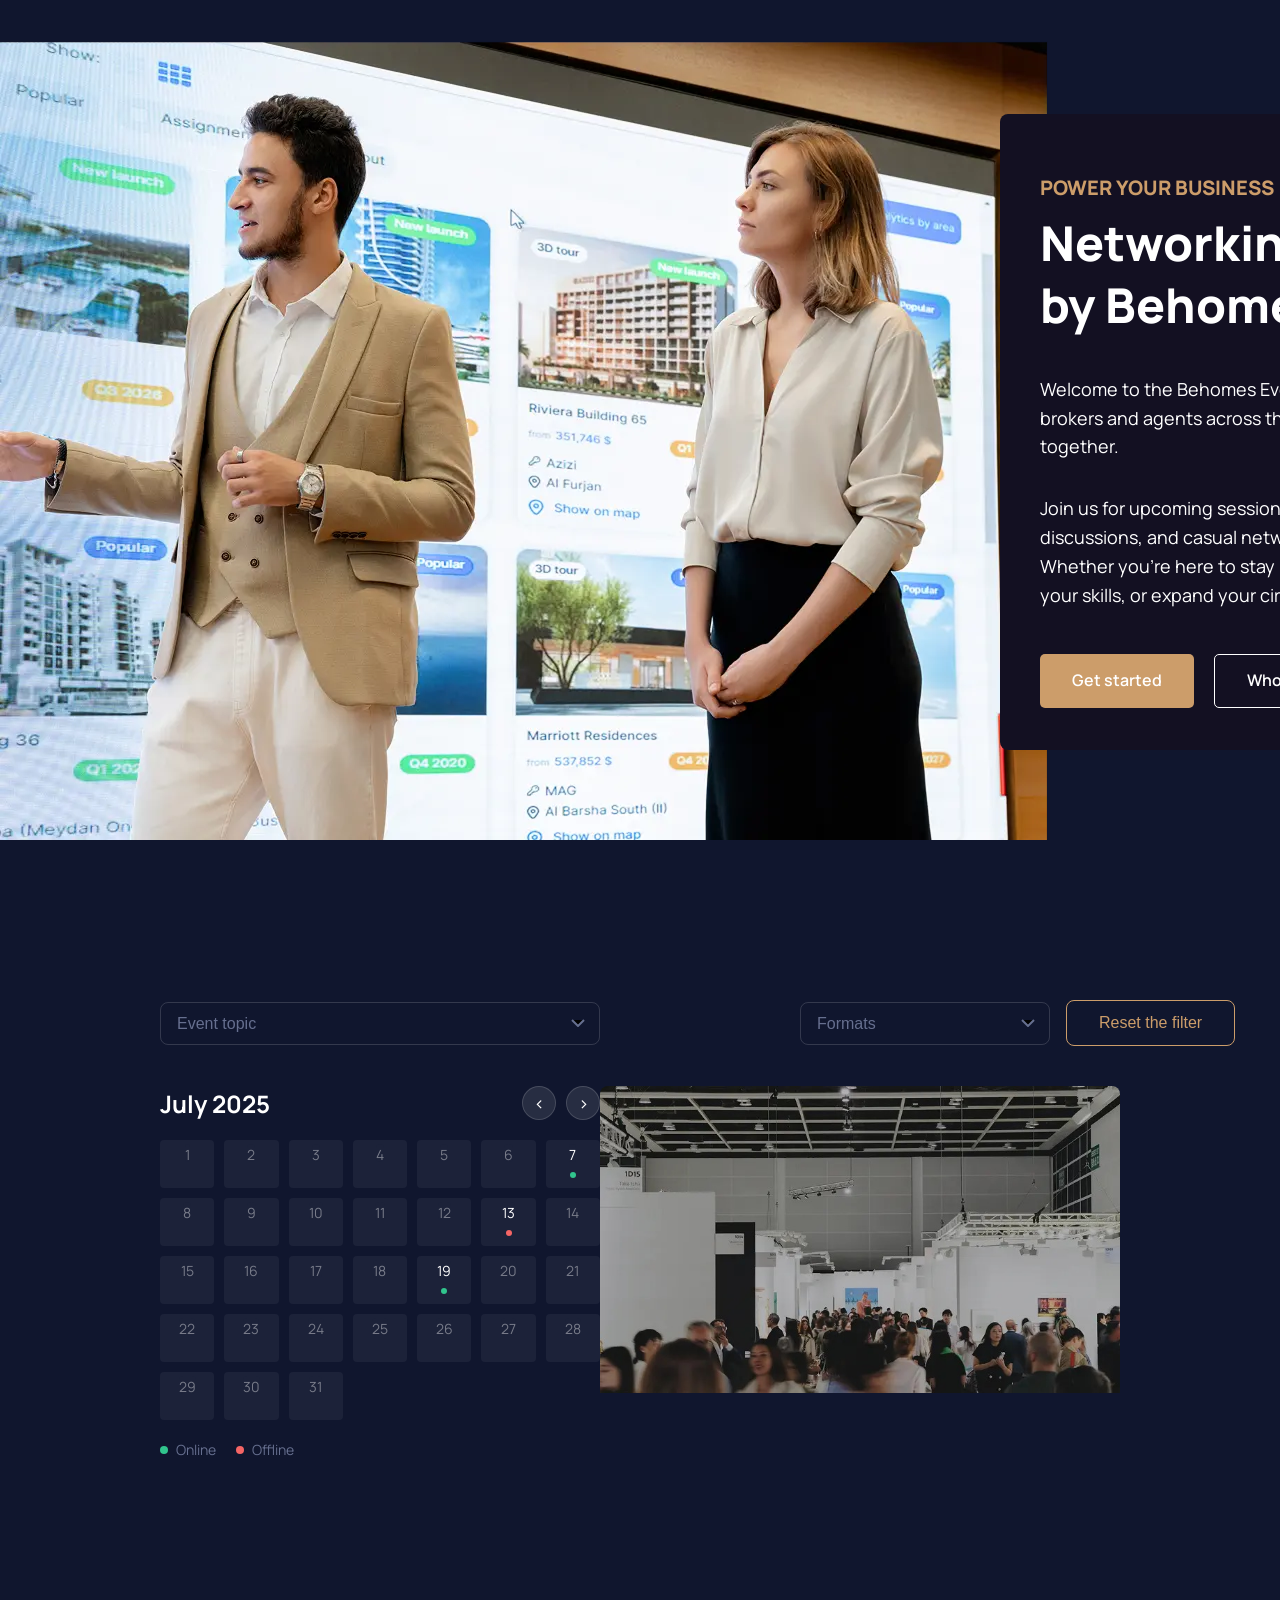
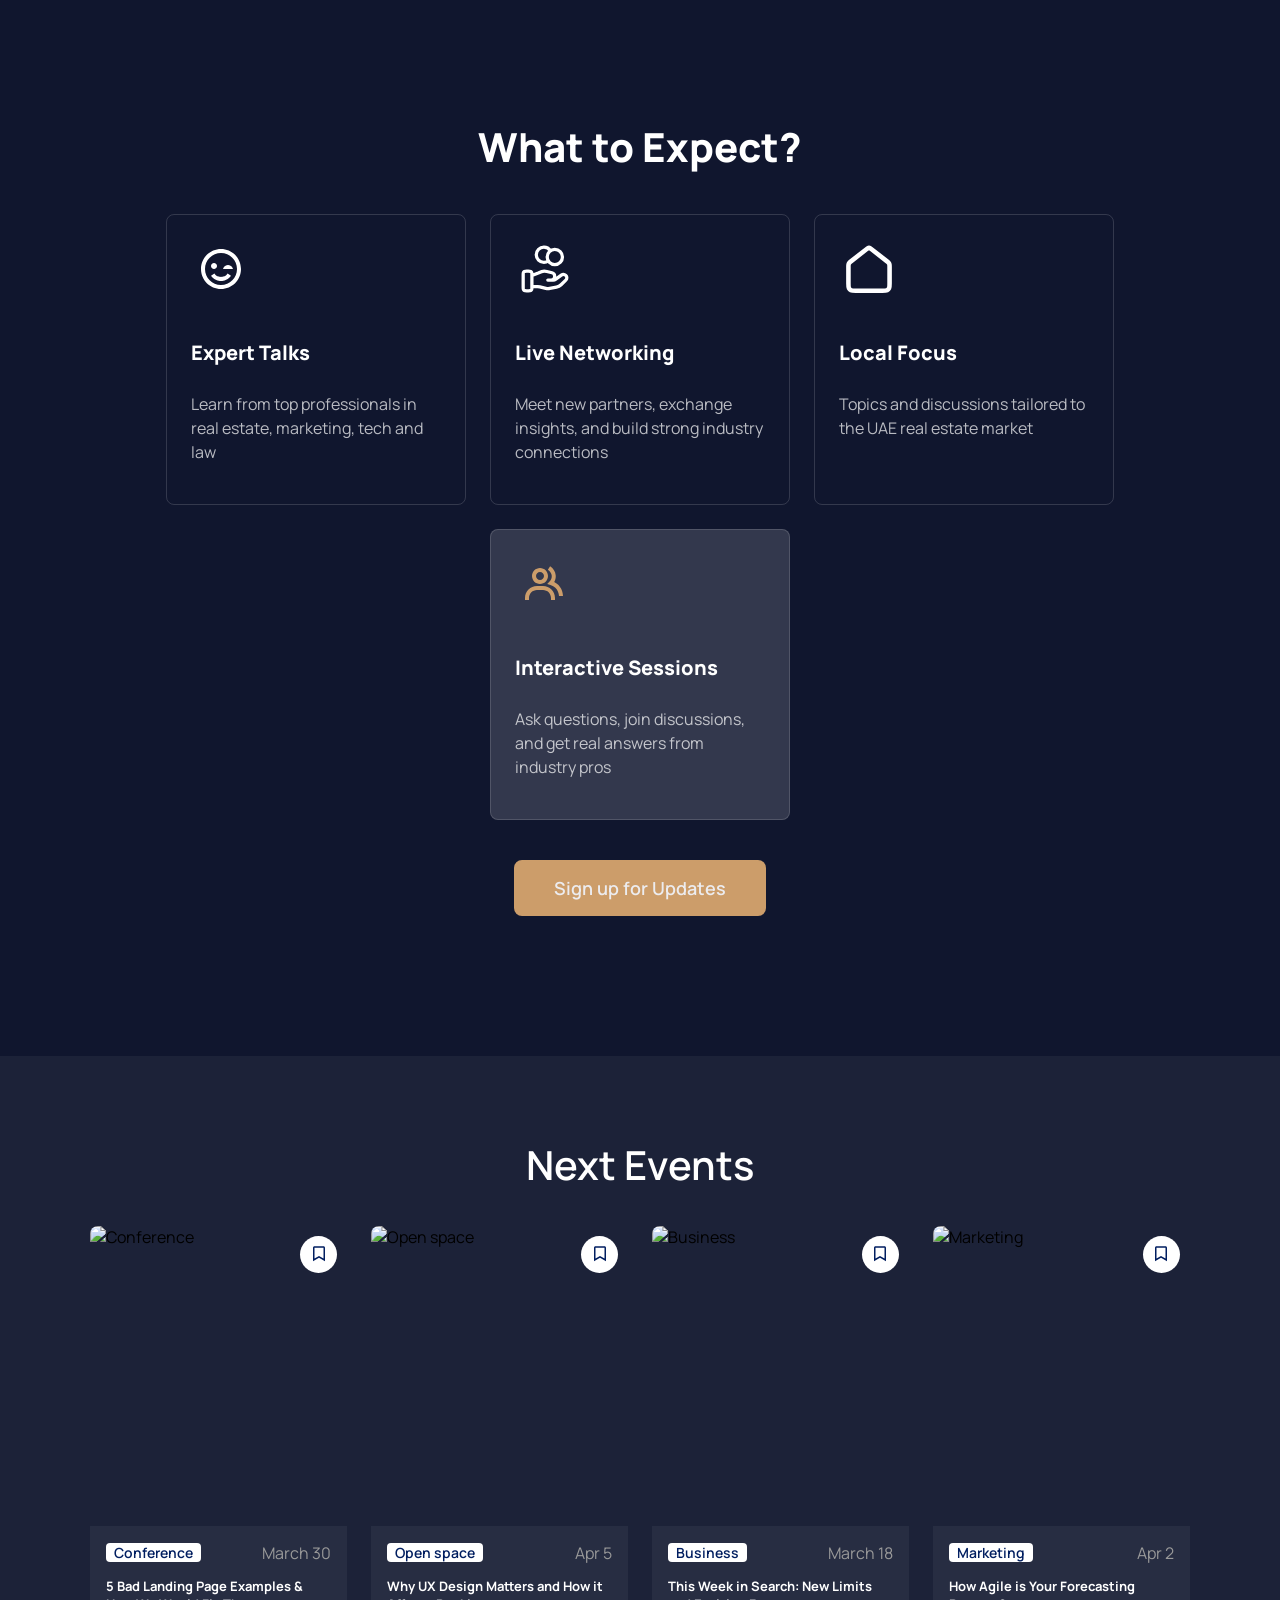
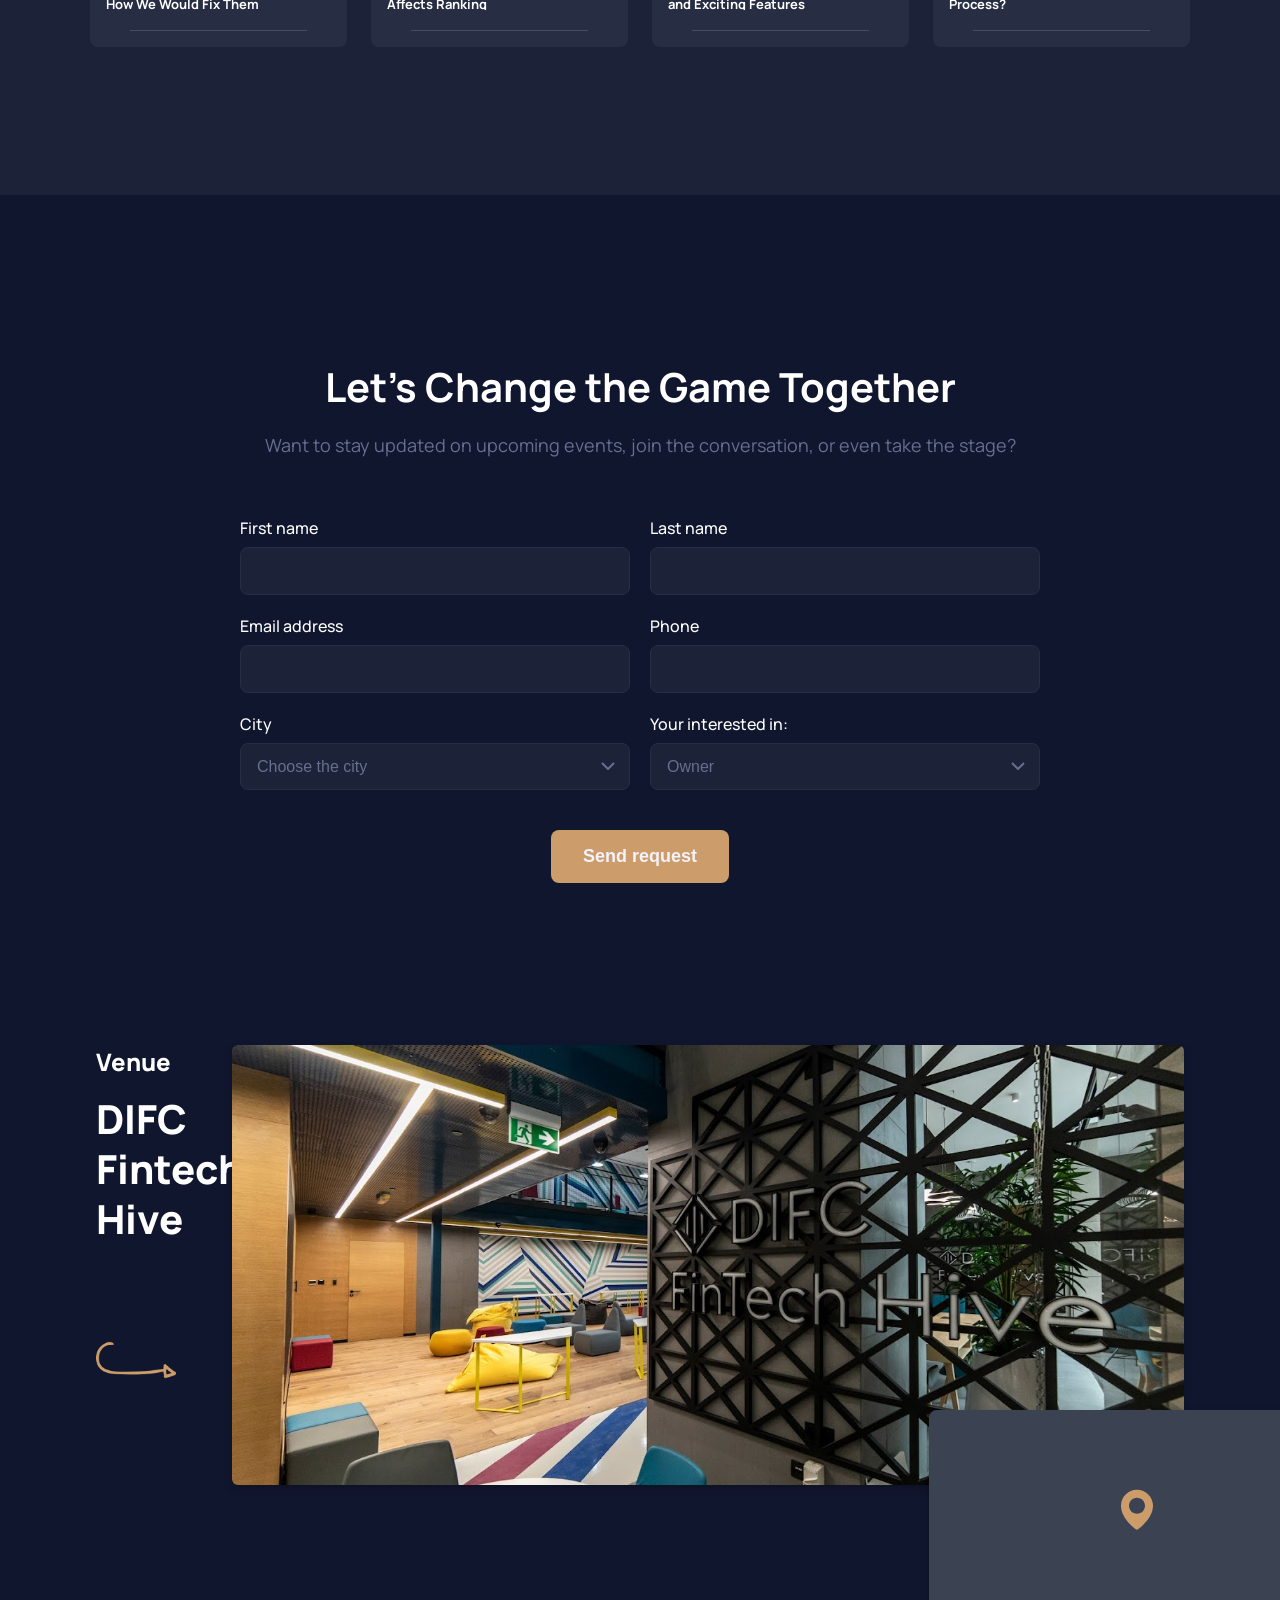
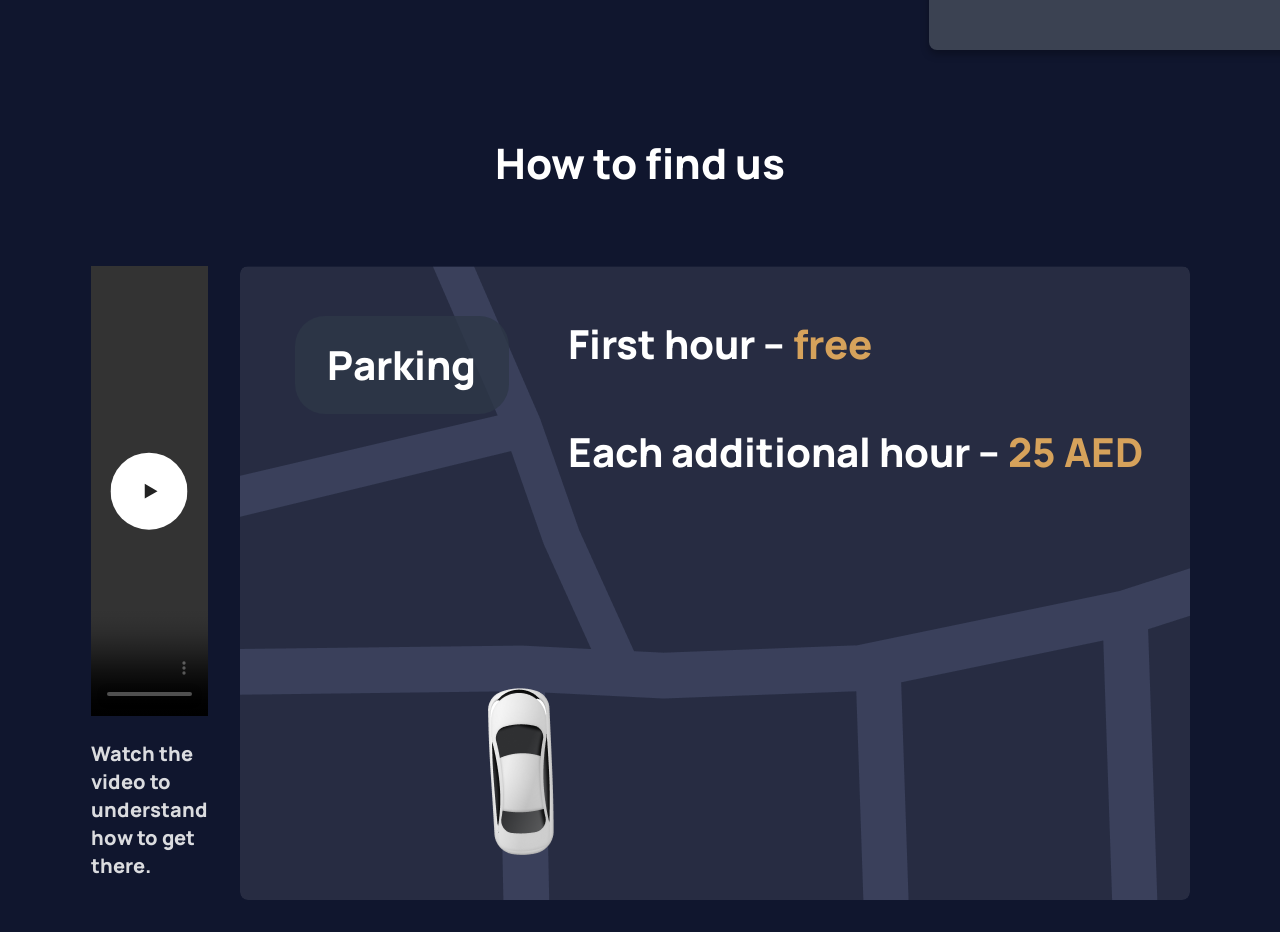
==== commit e45917b0: "Fixed calender numbers opacity" ====
--- a/index2.html
+++ b/index2.html
@@ -36,8 +36,8 @@
       </div>
     </div>
 
-    <!-- Browse Events section -->
-   
+
+<!-- Browse Events section -->
 <section class="browse-events-section">
   <div class="browse-events-header">
     <div class="filters">
@@ -95,7 +95,9 @@
     </div>
   </div>
 </section>
-    <!-- What to Expect section -->
+
+
+<!-- What to Expect section -->
 <section class="what-to-expect-section">
   <h2 class="section-title">What to Expect?</h2>
   <div class="feature-cards-container">
--- a/style2.css
+++ b/style2.css
@@ -336,47 +336,34 @@
     text-align: center;
     font-size: 16px;
 }
-
 .calendar-grid span {
-    padding: 5px 0;
     border-radius: 4px;
-    background-color: transparent;
-    border: 1px solid #272D42;
+    background-color: #1c2239;
     color: #fff;
     position: relative;
     display: flex;
     flex-direction: column;
-    justify-content: center;
+    justify-content: flex-start;
     align-items: center;
     height: 48px;
     box-sizing: border-box;
-    transition: background-color 0.3s ease, opacity 0.3s ease, color 0.3s ease; /* Add transition for smooth changes */
-}
-
-/* Style for today's date */
-.calendar-grid span.today {
-    background-color: #CC9D6A; /* Background color for today */
-    color: #131022; /* Text color for today */
-    border-color: #CC9D6A; /* Border color for today */
-    opacity: 1 !important; /* Ensure today's date always has full opacity */
-}
-
-/* Style for days with highlighted events */
-.calendar-grid span.highlighted {
-    background-color: #CC9D6A;
-    color: #131022;
-    font-weight: 700;
-    border: 1px solid #CC9D6A;
-    opacity: 1 !important; /* Ensure highlighted events always have full opacity */
-}
-
-/* Style for days with no events (low opacity text) */
-.calendar-grid span.no-event-low-opacity {
-    color: rgba(255, 255, 255, 0.4); /* Lower opacity for text */
-    background-color: transparent; /* Ensure no background color unless it's today */
-    border: 1px solid #272D42; /* Maintain border */
-}
-
+    padding-top: 4px; /* small top padding */
+    transition: background-color 0.3s ease, opacity 0.3s ease, color 0.3s ease;
+}
+
+.calendar-grid span .day-number {
+    font-size: 14px;
+    line-height: 1;
+    height: 18px;     /* control vertical size */
+    display: flex;
+    align-items: center;
+    justify-content: center;
+    transition: opacity 0.3s ease;
+}
+
+.calendar-grid span.no-event .day-number {
+    opacity: 0.4;
+}
 
 .calendar-grid .dot {
     width: 6px;
@@ -384,15 +371,30 @@
     border-radius: 50%;
     display: block;
     margin-top: 4px;
-    padding: 0;
-}
+}
+
+/* Style for today's date */
+.calendar-grid span.today {
+    background-color: #CC9D6A; 
+    /* color: #131022;  */
+    border-color: #CC9D6A;
+    opacity: 1 !important;
+}
+.calendar-grid span.today .day-number{
+      background-color: #CC9D6A; 
+}
+
+
 
 .calendar-grid .dot.online {
     background-color: #31C48D;
+    margin-top: 10px; /* Adjusted for better visibility */
 }
 
 .calendar-grid .dot.offline {
     background-color: #F56565;
+        margin-top: 10px; /* Adjusted for better visibility */
+
 }
 
 .event-type-legend {
@@ -500,6 +502,9 @@
         flex-grow: 0;
     }
 }
+
+
+
 /* What to Expect Section */
 .what-to-expect-section {
     width: 100%;
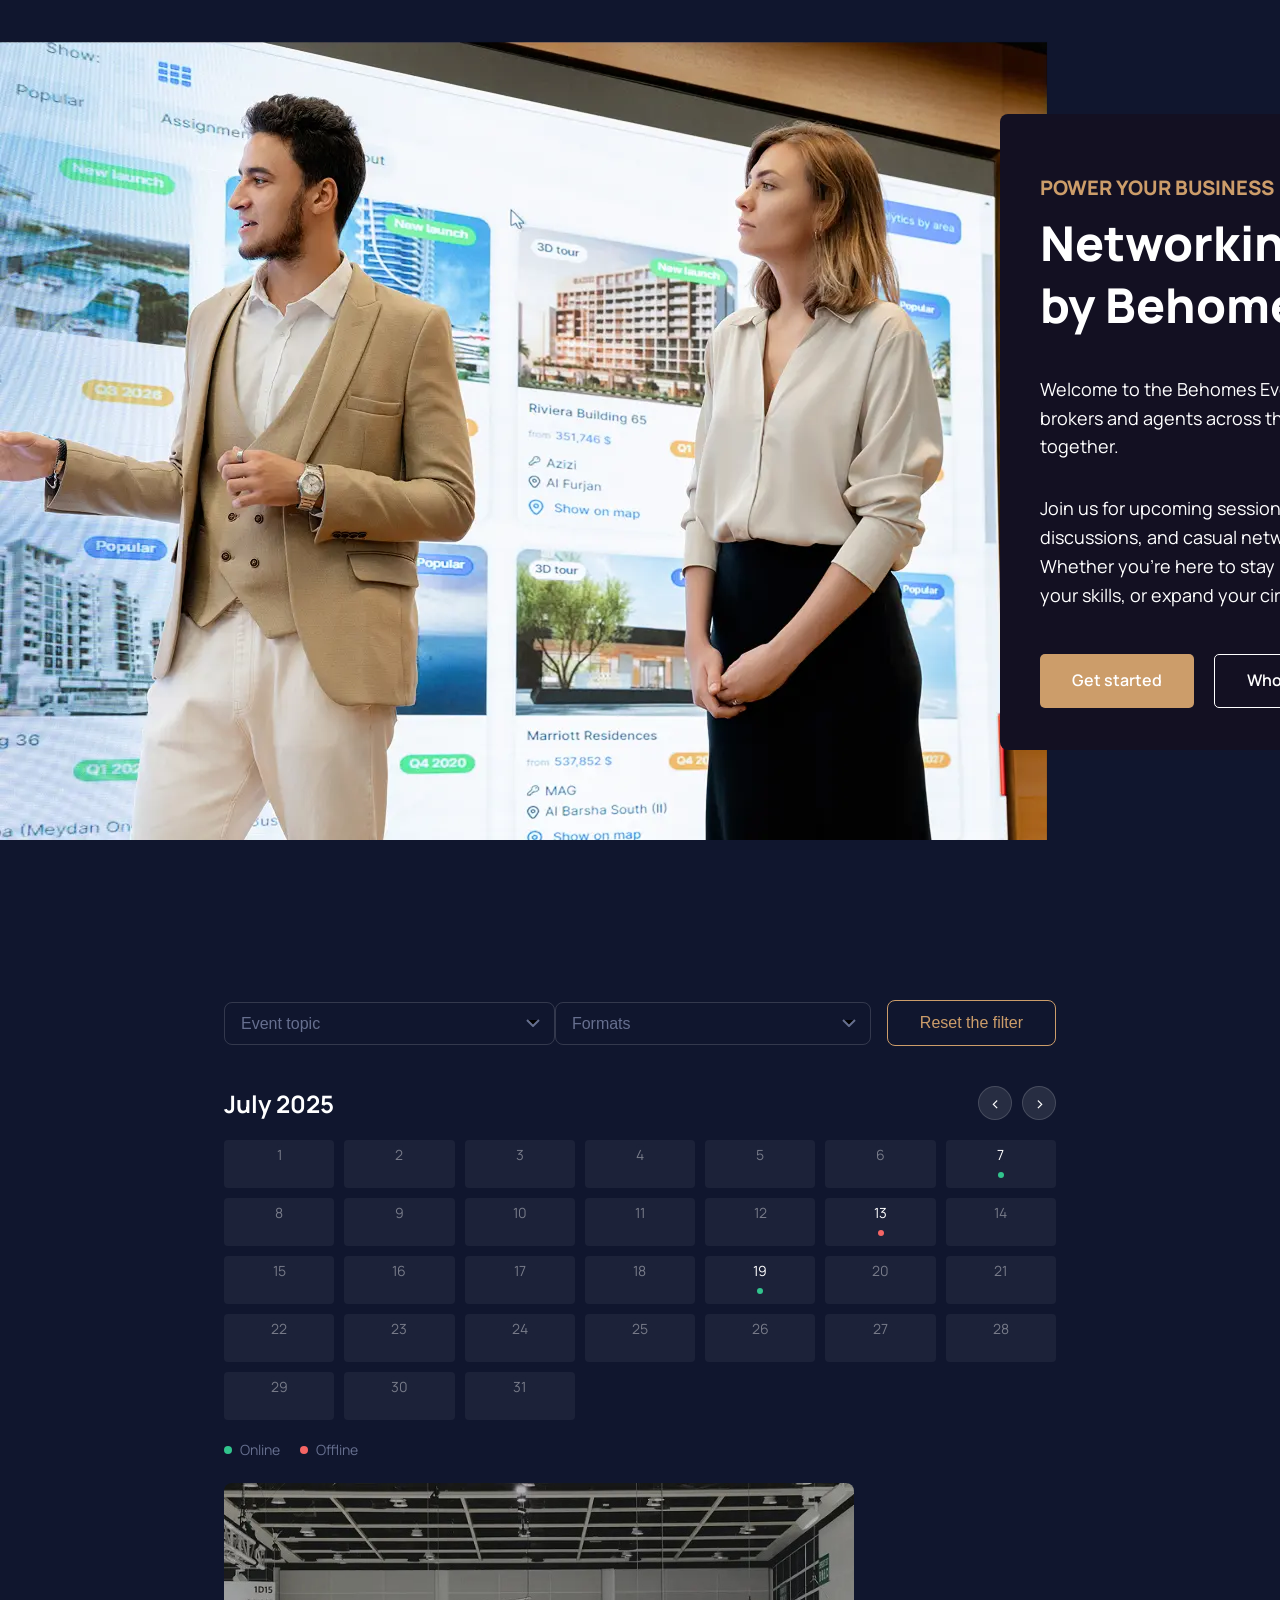
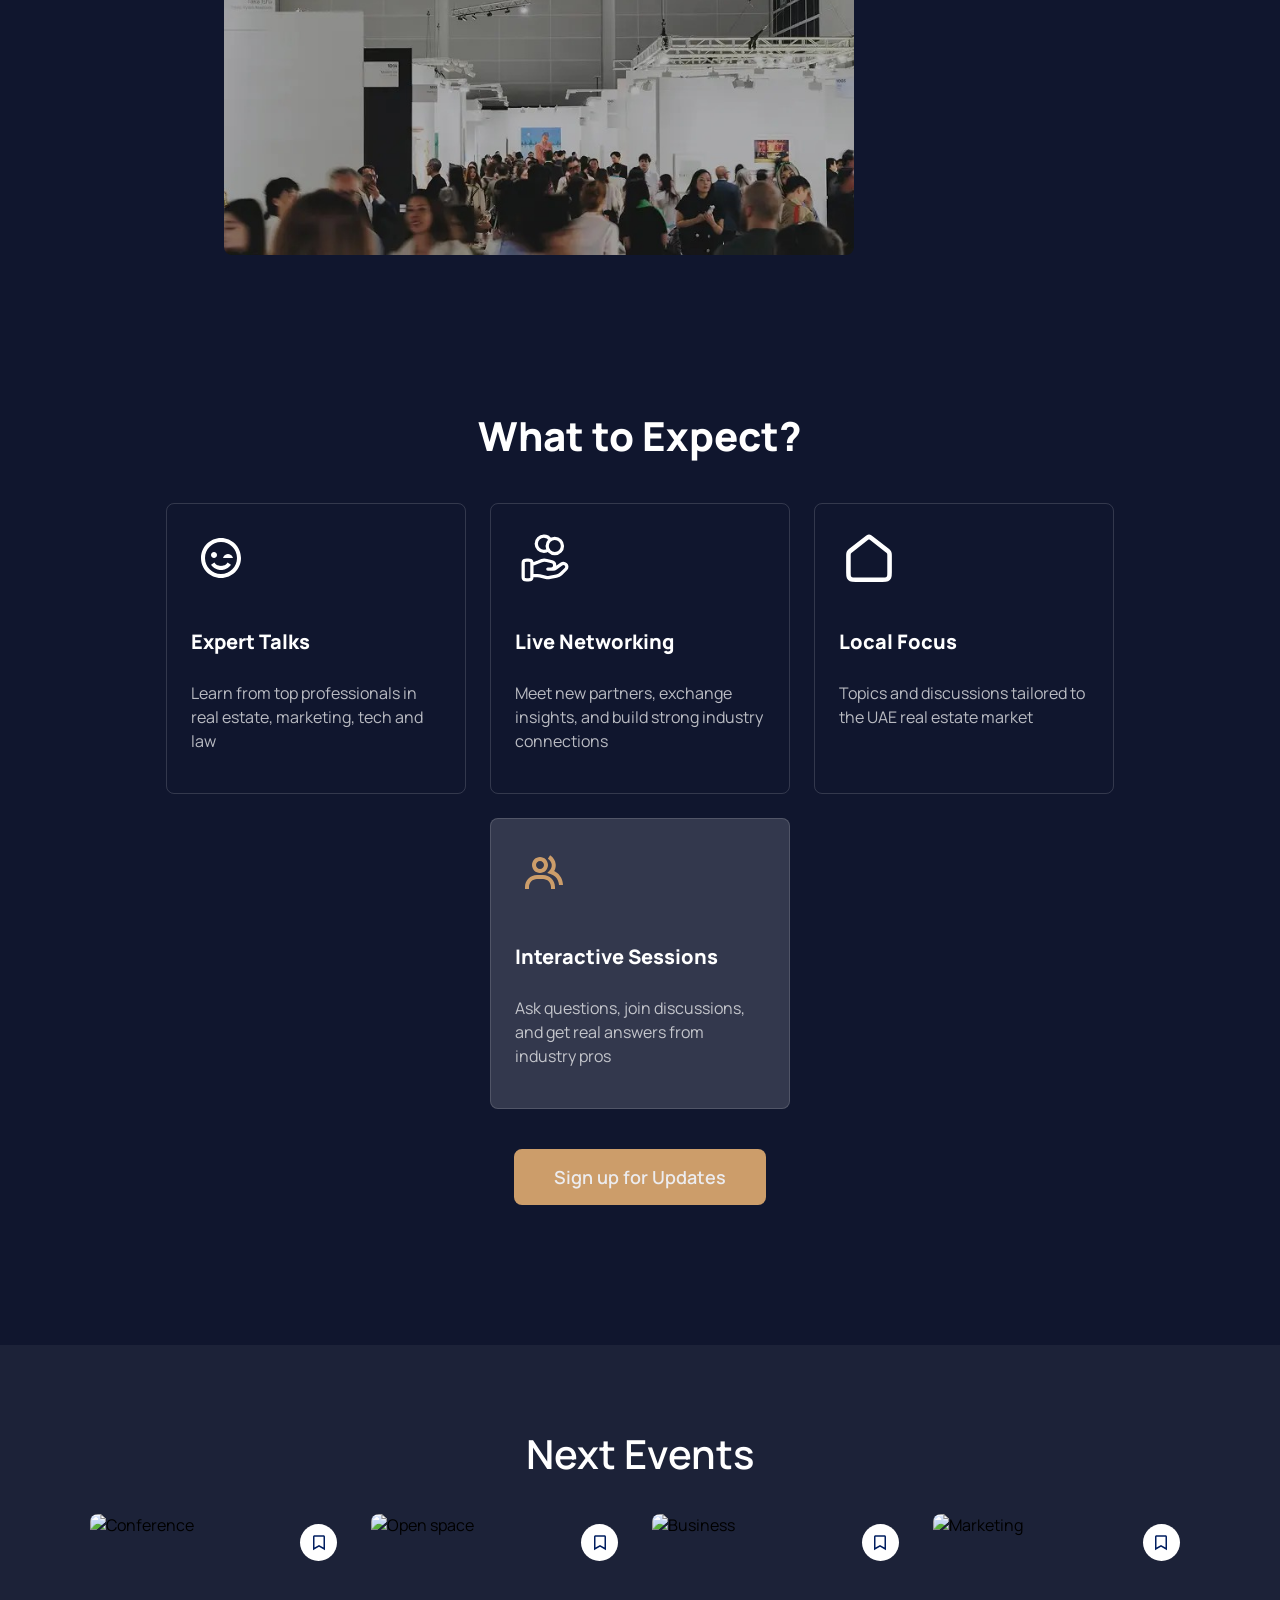
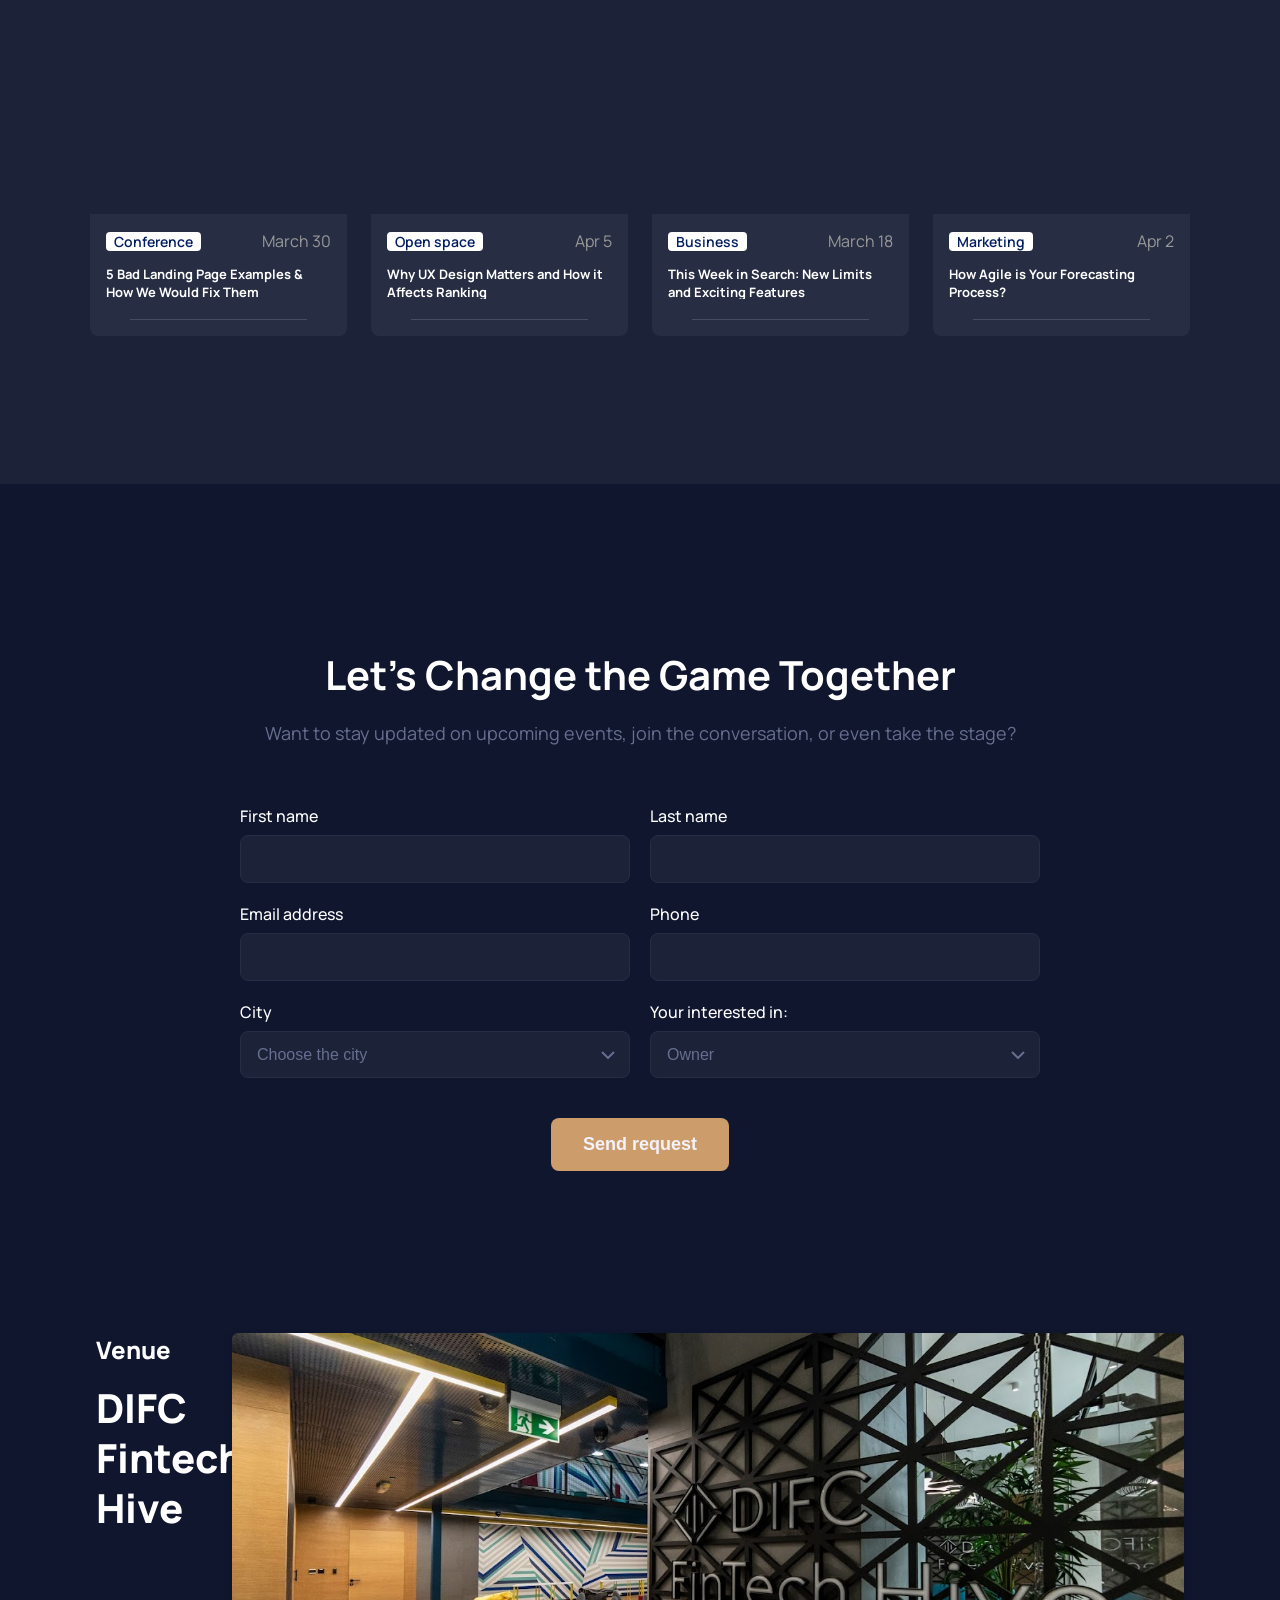
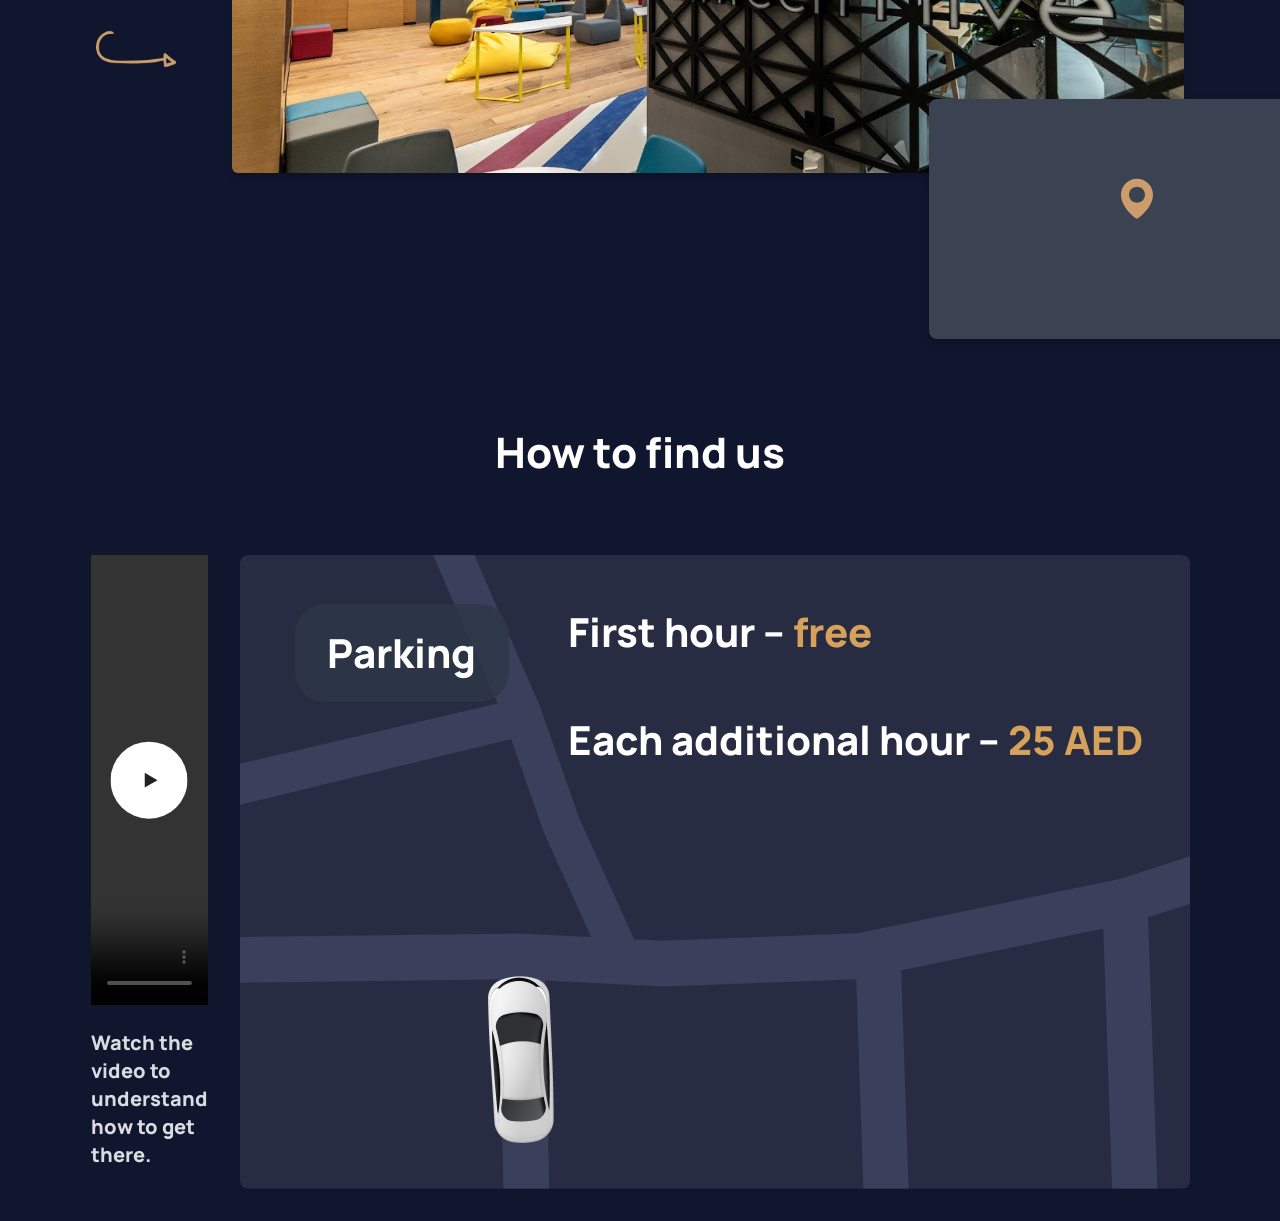
==== commit 1b2209b4: "fixed" ====
--- a/index2.html
+++ b/index2.html
@@ -36,7 +36,6 @@
       </div>
     </div>
 
-
 <!-- Browse Events section -->
 <section class="browse-events-section">
   <div class="browse-events-header">
@@ -51,7 +50,7 @@
       </div>
 
       <div class="format-reset-wrapper">
-        <div class="dropdown-wrapper format-dropdown">
+        <div class="dropdown-wrapper2 format-dropdown">
           <select class="dropdown-select">
             <option value="">Formats</option>
             <option value="online">Online</option>
--- a/style2.css
+++ b/style2.css
@@ -1,9 +1,9 @@
-
 body {
     margin: 0;
     padding: 0;
 }
-.events-body-container{
+
+.events-body-container {
     font-family: 'Manrope', sans-serif;
     background-color: #10162E;
     box-sizing: border-box;
@@ -11,7 +11,7 @@
     overflow-x: hidden;
 }
 
-.events-container{
+.events-container {
     width: 100%;
     margin: 0 auto;
     overflow: hidden;
@@ -47,9 +47,9 @@
     padding: 40px;
     position: absolute;
     top: 114px;
-    left: 1000px; 
-    width: 653px; 
-    height: 636px; 
+    left: 1000px;
+    width: 653px;
+    height: 636px;
     z-index: 10;
 }
 
@@ -92,7 +92,7 @@
 }
 
 .btn {
-    font-family:'Manrope', sans-serif;
+    font-family: 'Manrope', sans-serif;
     font-weight: 600;
     font-size: 16px;
     line-height: 160%;
@@ -110,7 +110,7 @@
 
 .primary-btn {
     background-color: #CC9D6A;
-    color:#FFFFFF;
+    color: #FFFFFF;
 }
 
 .primary-btn:hover {
@@ -128,80 +128,82 @@
 }
 
 @media (max-width: 1200px) {
-  .image-section {
-    position: relative;
-  }
-
-  .image-section img {
-    width: 100%;
-    height: auto;
-    min-height: 500px;
-    object-fit: cover;
-  }
-
-  .content-section {
-    position: absolute;
-    top: 50%;
-    left: 50%;
-    transform: translate(-50%, -50%);
-    width: 90%;
-    height: auto;
-    padding: 30px;
-    background-color: rgba(19, 16, 34, 0.85); /* semi-transparent bg */
-    border-radius: 8px;
-    z-index: 2;
-    text-align: left;
-  }
-
-  .main-title {
-    font-size: 40px;
-  }
-
-  .description {
-    font-size: 16px;
-  }
+    .image-section {
+        position: relative;
+    }
+
+    .image-section img {
+        width: 100%;
+        height: auto;
+        min-height: 500px;
+        object-fit: cover;
+    }
+
+    .content-section {
+        position: absolute;
+        top: 50%;
+        left: 50%;
+        transform: translate(-50%, -50%);
+        width: 90%;
+        height: auto;
+        padding: 30px;
+        background-color: rgba(19, 16, 34, 0.85);
+        /* semi-transparent bg */
+        border-radius: 8px;
+        z-index: 2;
+        text-align: left;
+    }
+
+    .main-title {
+        font-size: 40px;
+    }
+
+    .description {
+        font-size: 16px;
+    }
 }
 
 @media (max-width: 768px) {
-  .container {
-    flex-direction: column;
-  }
-
-  .image-section img {
-    width: 100%;
-    height: auto;
-    min-height: 400px;
-    object-fit: cover;
-  }
-
-  .content-section {
-    position: absolute;
-    top: 50%;
-    left: 50%;
-    transform: translate(-50%, -50%);
-    width: 90%;
-    padding: 20px;
-    background-color: rgba(19, 16, 34, 0.85);
-    text-align: center;
-  }
-
-  .main-title {
-    font-size: 32px;
-  }
-
-  .description {
-    font-size: 16px;
-  }
-
-  .buttons {
-    justify-content: center;
-  }
-}
-
- /* <!-- Browse Events section --> */
+    .container {
+        flex-direction: column;
+    }
+
+    .image-section img {
+        width: 100%;
+        height: auto;
+        min-height: 400px;
+        object-fit: cover;
+    }
+
+    .content-section {
+        position: absolute;
+        top: 50%;
+        left: 50%;
+        transform: translate(-50%, -50%);
+        width: 90%;
+        padding: 20px;
+        background-color: rgba(19, 16, 34, 0.85);
+        text-align: center;
+    }
+
+    .main-title {
+        font-size: 32px;
+    }
+
+    .description {
+        font-size: 16px;
+    }
+
+    .buttons {
+        justify-content: center;
+    }
+}
+
+
+/* <!-- Browse Events section --> */
 
 .browse-events-section {
-    width: 75%;
+    width: 65%;
     display: flex;
     flex-direction: column;
     margin: auto;
@@ -209,29 +211,39 @@
 }
 
 .browse-events-header {
-    display: flex;
-    margin: auto;
-    align-items: center;
+    /* display: flex; */
+    /* margin: auto; */
+    /* align-items: center; */
     margin-bottom: 40px;
-}
+     /* width: 100%; */
+}
+
 .filters {
-    display: flex;
-    gap: 200px;
-}
+    width: 100%;
+    display: flex;
+    justify-content: space-between;
+}
+
 .dropdown-wrapper {
     position: relative;
     display: flex;
     align-items: center;
-    flex-grow: 1;
-    min-width: 250px;
-}
+    width: 50%;
+    
+}
+.dropdown-wrapper2 {
+    position: relative;
+    display: flex;
+    align-items: center;
+    width: 80%;
+    
+}
+
 .format-reset-wrapper {
     display: flex;
-    flex-grow: 1;
     gap: 16px;
-    min-width: 250px;
-    flex-wrap: wrap;
-}
+}
+
 .dropdown-select {
     width: 100%;
     background-color: transparent;
@@ -259,6 +271,12 @@
     pointer-events: none;
 }
 
+.dropdown-wrapper2 svg {
+    position: absolute;
+    right: 15px;
+    pointer-events: none;
+}
+
 .reset-button {
     background-color: transparent;
     border: 1px solid #CC9D6A;
@@ -279,17 +297,26 @@
 .browse-events-content {
     width: 100%;
     display: flex;
-    flex-direction: column;
-    border-radius: 8px;
-    box-sizing: border-box;
+    flex-wrap: wrap;
+    gap: 24px;
+    justify-content: space-between;
+    align-items: flex-start;
+    /* flex-direction: column;
+    border-radius: 8px;
+    box-sizing: border-box; */
 }
 
 .calendar-section {
+  
     display: flex;
     flex-direction: column;
     color: #FFFFFF;
     margin-bottom: 0;
     margin-right: 0;
+
+    flex: 1 1 400px;
+    min-width: 300px;
+    max-width: 100%;
 }
 
 .calendar-header {
@@ -336,6 +363,7 @@
     text-align: center;
     font-size: 16px;
 }
+
 .calendar-grid span {
     border-radius: 4px;
     background-color: #1c2239;
@@ -347,14 +375,14 @@
     align-items: center;
     height: 48px;
     box-sizing: border-box;
-    padding-top: 4px; /* small top padding */
+    padding-top: 4px;
     transition: background-color 0.3s ease, opacity 0.3s ease, color 0.3s ease;
 }
 
 .calendar-grid span .day-number {
     font-size: 14px;
     line-height: 1;
-    height: 18px;     /* control vertical size */
+    height: 18px;
     display: flex;
     align-items: center;
     justify-content: center;
@@ -375,25 +403,28 @@
 
 /* Style for today's date */
 .calendar-grid span.today {
-    background-color: #CC9D6A; 
+    background-color: #CC9D6A;
     /* color: #131022;  */
     border-color: #CC9D6A;
     opacity: 1 !important;
 }
-.calendar-grid span.today .day-number{
-      background-color: #CC9D6A; 
+
+.calendar-grid span.today .day-number {
+    background-color: #CC9D6A;
 }
 
 
 
 .calendar-grid .dot.online {
     background-color: #31C48D;
-    margin-top: 10px; /* Adjusted for better visibility */
+    margin-top: 10px;
+    /* Adjusted for better visibility */
 }
 
 .calendar-grid .dot.offline {
     background-color: #F56565;
-        margin-top: 10px; /* Adjusted for better visibility */
+    margin-top: 10px;
+    /* Adjusted for better visibility */
 
 }
 
@@ -426,12 +457,18 @@
 }
 
 .event-image-placeholder {
-    width: 100%;
-    height: 100%;
+   
     border-radius: 8px;
     overflow: hidden;
     margin-top: 0;
     margin-left: 0;
+    
+
+    /* flex: 1 1 400px; */
+   min-width: 300px; 
+   max-width: 100%; 
+   min-height: 360px; 
+
 }
 
 .event-image-placeholder img {
@@ -442,50 +479,40 @@
 }
 
 
-@media (min-width: 768px) {
-    .browse-events-section {
-        padding: 60px 40px;
-    }
-
-    .browse-events-header {
-        justify-content: space-between;
-        flex-wrap: nowrap;
-    }
-
-    .filters {
-        flex-wrap: nowrap;
-        width: auto;
-    }
-
-    .dropdown-wrapper {
-        flex-grow: 0;
-    }
-
-    .format-reset-wrapper {
-        flex-grow: 1;
-        flex-wrap: nowrap;
-    }
-
-    .browse-events-content {
-        flex-direction: row;
-        align-items: flex-start;
-        justify-content: space-between;
-    }
-
-    .calendar-section {
-        width: 440px;
-        flex-shrink: 0;
-    }
-
-    .event-image-placeholder {
-        flex-grow: 1;
-        min-height: 480px;
-    }
-
-    .event-topic-dropdown {
-        width: 440px;
-    }
-}
+@media (min-width: 768px) and (max-width: 991px) {
+  .browse-events-content {
+    flex-direction: row;
+    flex-wrap: wrap;
+    gap: 24px;
+  }
+
+  .calendar-section,
+  .event-image-placeholder {
+    flex: 1 1 48%;
+    max-width: 48%;
+  }
+
+  .filters {
+    flex-direction: column;
+    gap: 12px;
+  }
+
+  .format-reset-wrapper {
+    flex-direction: column;
+    gap: 12px;
+  }
+
+  .reset-button {
+    width: 100%;
+  }
+
+  .event-topic-dropdown,
+  .format-dropdown {
+    width: 100%;
+  }
+}
+
+
 
 @media (min-width: 1200px) {
     .browse-events-section {
@@ -508,7 +535,7 @@
 /* What to Expect Section */
 .what-to-expect-section {
     width: 100%;
-    padding: 60px 132px; /* Consistent padding with other sections */
+    padding: 60px 132px;
     text-align: center;
     display: flex;
     flex-direction: column;
@@ -524,10 +551,10 @@
 }
 
 .feature-cards-container {
-  display: flex;
-  flex-wrap: wrap; /* allow wrapping */
-  justify-content: center;
-  gap: 24px; /* consistent spacing between cards */
+    display: flex;
+    flex-wrap: wrap;
+    justify-content: center;
+    gap: 24px;
 }
 
 .feature-card {
@@ -538,10 +565,13 @@
     flex-direction: column;
     align-items: flex-start;
     text-align: left;
-    border: 1px solid rgba(255, 255, 255, 0.15); /* #FFFFFF26 */
-    transition: transform 0.3s ease-in-out, background-color 0.3s ease-in-out; /* Add background-color to transition */
-    color: #FFFFFF; /* Ensure text is white */
-}
+    border: 1px solid rgba(255, 255, 255, 0.15);
+    /* #FFFFFF26 */
+    transition: transform 0.3s ease-in-out, background-color 0.3s ease-in-out;
+    /* Add background-color to transition */
+    color: #FFFFFF;
+}
+
 .feature-card4 {
     background-color: #FFFFFF26 !important;
     border-radius: 8px;
@@ -550,22 +580,26 @@
     flex-direction: column;
     align-items: flex-start;
     text-align: left;
-    border: 1px solid rgba(255, 255, 255, 0.15); /* #FFFFFF26 */
-    transition: transform 0.3s ease-in-out, background-color 0.3s ease-in-out; /* Add background-color to transition */
-    color: #FFFFFF; /* Ensure text is white */
+    border: 1px solid rgba(255, 255, 255, 0.15);
+    /* #FFFFFF26 */
+    transition: transform 0.3s ease-in-out, background-color 0.3s ease-in-out;
+    /* Add background-color to transition */
+    color: #FFFFFF;
 }
 
 
 .feature-card .icon-wrapper {
     width: 60px;
     height: 60px;
-    background-color: rgba(255, 255, 255, 0.05); /* Lighter background for icon wrapper */
+    background-color: rgba(255, 255, 255, 0.05);
+    /* Lighter background for icon wrapper */
     border-radius: 50%;
     display: flex;
     justify-content: center;
     align-items: center;
     margin-bottom: 20px;
-    transition: background-color 0.3s ease-in-out; /* Add transition for icon wrapper background */
+    transition: background-color 0.3s ease-in-out;
+    /* Add transition for icon wrapper background */
 }
 
 
@@ -574,10 +608,7 @@
 .feature-card svg {
     width: 48px;
     height: 48px;
-    /* fill: #FFFFFF;
-    transition: fill 0.3s ease-in-out; /* Add fill to transition */
-}
-
+}
 
 .feature-card h3 {
     font-size: 20px;
@@ -589,13 +620,13 @@
 .feature-card p {
     font-size: 16px;
     font-weight: 400;
-    color: #999999; /* Light gray text for description */
+    color: #999999;
     line-height: 1.5;
 }
 
 .signup-button {
     background-color: #CC9D6A !important;
-    color: #ececef !important; /* Text color for the button */
+    color: #ececef !important;
     padding: 16px 40px;
     border: none;
     border-radius: 8px;
@@ -611,335 +642,337 @@
     background-color: #b58d5c;
 }
 
-/* Responsive adjustments for what to expect section */
-
-/* Responsive adjustments for Browse Events section*/
 @media (max-width: 1200px) {
-   .browse-events-section {
-    padding: 170px 40px 100px 40px;
-  }
-
-  .dropdown-select {
-    width: 300px;
-  }
-
-  .event-image-placeholder {
-    min-width: 300px;
- 
-  }
+    .browse-events-section {
+        padding: 170px 40px 100px 40px;
+    }
+
+    .dropdown-select {
+        width: 300px;
+    }
+
+    .event-image-placeholder {
+        min-width: 300px;
+
+    }
 }
 
 
 @media (max-width: 768px) {
-   .browse-events-section {
-    padding: 350px 40px 100px 40px;
-  }
-
-  .browse-events-header {
+    .browse-events-section {
+        padding: 350px 40px 100px 40px;
+    }
+
+    .browse-events-header {
+        flex-direction: column;
+        align-items: flex-start;
+        gap: 16px;
+    }
+
+    .browse-events-header .section-title {
+        text-align: left;
+        width: 100%;
+        font-size: 28px;
+    }
+
+    .filters {
+        flex-direction: column;
+        align-items: stretch;
+        width: 100%;
+    }
+
+    .dropdown-select,
+    .reset-button {
+        width: 100%;
+    }
+
+    .browse-events-content {
+        flex-direction: column;
+        padding: 30px 20px;
+    }
+
+    .calendar-section,
+    .event-image-placeholder {
+        width: 100%;
+        min-width: unset;
+    }
+
+    .calendar-header h3 {
+        font-size: 20px;
+    }
+
+    .calendar-grid span {
+        font-size: 14px;
+        padding: 8px 0;
+    }
+
+    .event-type-legend {
+        flex-wrap: wrap;
+        gap: 12px;
+    }
+}
+
+/* <!-- Next Event section --> */
+.containe-events {
+    width: 100%;
+    margin-bottom: 80px;
+    margin-top: 80px;
+    background-color: #1C2238;
+    padding: 3rem 2rem;
+    box-sizing: border-box;
+}
+
+.section-heading {
+    font-size: 40px;
+    font-weight: 600;
+    color: #ffffff;
+    text-align: center;
+
+}
+
+.grid-container {
+    width: 90.42%;
+    margin: 0 auto;
+    display: grid;
+    gap: 1.5rem;
+    grid-template-columns: repeat(1, minmax(0, 1fr));
+    margin-bottom: 100px;
+
+}
+
+@media (min-width: 768px) {
+    .grid-container {
+        grid-template-columns: repeat(2, minmax(0, 1fr));
+    }
+}
+
+@media (min-width: 1024px) {
+    .grid-container {
+        grid-template-columns: repeat(4, minmax(0, 1fr));
+    }
+}
+
+
+.event-card {
+    position: relative;
+}
+
+.event-card img {
+    width: 100%;
+    height: 300px;
+    object-fit: cover;
+    border-radius: 8px 8px 0 0;
+    margin: 0;
+    display: block;
+}
+
+.card-icon {
+    position: absolute;
+    top: 0.625rem;
+    right: 0.625rem;
+    background-color: white;
+    border-radius: 100px;
+    padding: 0.5px;
+    display: flex;
+    align-items: center;
+    justify-content: center;
+    width: 36px;
+    height: 36px;
+    color: #011E60;
+
+}
+
+.card-icon svg {
+    fill: currentColor;
+}
+
+.card-content {
+    padding: 1rem;
+    background-color: #272D42;
+    margin: 0;
+    border-radius: 0 0 8px 8px;
+}
+
+.card-meta {
+    display: flex;
+    justify-content: space-between;
+    align-items: center;
+}
+
+.card-meta>span+span {
+    color: #999;
+}
+
+.card-title {
+    font-size: 13px;
+    color: #ffffff;
+    overflow: hidden;
+    text-overflow: ellipsis;
+    height: 2.6em;
+}
+
+.tag-label {
+    background-color: #ffffff;
+    color: #011E60;
+    padding: 0 8px;
+    border-radius: 0.25rem;
+    font-size: 14px;
+    font-weight: 600;
+}
+
+
+.divider {
+    width: calc(100% - 48px);
+    margin: 20px 24px 0 24px;
+    opacity: 0.15;
+    border: none;
+    border-top: 1px solid #ffffff;
+}
+
+
+/* Responsive adjustments for mobile padding */
+@media (max-width: 767px) {
+    .containe-events {
+        padding: 2rem 1rem;
+    }
+
+    .section-heading {
+        font-size: 1.75rem;
+    }
+}
+
+
+
+
+.what-to-expect-section {
+    width: 100%;
+    padding: 60px 20px;
+    text-align: center;
+    display: flex;
+    flex-direction: column;
+    align-items: center;
+}
+
+.section-title {
+    font-size: 40px;
+    font-weight: 800;
+    color: #FFFFFF;
+    margin-bottom: 40px;
+}
+
+.feature-cards-container {
+    display: flex;
+    justify-content: center;
+}
+
+.feature-card,
+.feature-card4 {
+    background-color: transparent;
+    border-radius: 8px;
+    padding: 24px;
+    display: flex;
     flex-direction: column;
     align-items: flex-start;
-    gap: 16px;
-  }
-
-  .browse-events-header .section-title {
     text-align: left;
-    width: 100%;
-    font-size: 28px;
-  }
-
-  .filters {
-    flex-direction: column;
-    align-items: stretch;
-    width: 100%;
-  }
-
-  .dropdown-select,
-  .reset-button {
-    width: 100%;
-  }
-
-  .browse-events-content {
-    flex-direction: column;
-    padding: 30px 20px;
-  }
-
-  .calendar-section,
-  .event-image-placeholder {
-    width: 100%;
-    min-width: unset;
-  }
-
-  .calendar-header h3 {
+    border: 1px solid #FFFFFF26;
+    transition: transform 0.3s ease-in-out;
+    width: calc(50% - 24px);
+    max-width: 300px;
+    box-sizing: border-box;
+}
+
+.feature-card .icon-wrapper,
+.feature-card4 .icon-wrapper {
+    width: 60px;
+    height: 60px;
+    background-color: transparent;
+    border-radius: 50%;
+    display: flex;
+    justify-content: center;
+    align-items: center;
+    margin-bottom: 20px;
+    color: #FFFFFF26;
+}
+
+.feature-card svg,
+.feature-card4 svg {
+    width: 48px;
+    height: 48px;
+}
+
+.feature-card svg:first-child g,
+.feature-card4 svg:first-child g {
+    opacity: 1 !important;
+}
+
+.feature-card h3,
+.feature-card4 h3 {
     font-size: 20px;
-  }
-
-  .calendar-grid span {
-    font-size: 14px;
-    padding: 8px 0;
-  }
-
-  .event-type-legend {
-    flex-wrap: wrap;
-    gap: 12px;
-  }
-}
-
-
-/* <!-- Next Event section --> */
-        .containe-events {
-            width: 100%;
-            margin-bottom: 80px;
-            margin-top: 80px;
-            background-color: #1C2238;
-            padding: 3rem 2rem; 
-            box-sizing: border-box;
-        }
-
-        .section-heading {
-            font-size: 40px;
-            font-weight: 600;
-            color: #ffffff;
-            text-align: center;
-   
-        }
-
-        .grid-container {
-            width: 90.42%;
-            margin: 0 auto; 
-            display: grid;
-            gap: 1.5rem;
-            grid-template-columns: repeat(1, minmax(0, 1fr));
-            margin-bottom: 100px;
-                 
-        }
-
-        @media (min-width: 768px) {
-            .grid-container {
-                grid-template-columns: repeat(2, minmax(0, 1fr));
-            }
-        }
-
-        @media (min-width: 1024px) {
-            .grid-container {
-                grid-template-columns: repeat(4, minmax(0, 1fr));
-            }
-        }
-
-
-        .event-card {
-            position: relative;
-        }
-
-        .event-card img {
-            width: 100%;
-            height: 300px;
-            object-fit: cover;
-            border-radius: 8px 8px 0 0;
-            margin: 0;
-            display: block;
-        }
-
-        .card-icon {
-            position: absolute;
-            top: 0.625rem;
-            right: 0.625rem;
-            background-color: white;
-            border-radius: 100px;
-            padding: 0.5px;
-            display: flex;
-            align-items: center;
-            justify-content: center;
-            width: 36px;
-            height: 36px;
-            color: #011E60;
-
-        }
-
-        .card-icon svg {
-            fill: currentColor;
-        }
-
-        .card-content {
-            padding: 1rem;
-            background-color: #272D42; 
-            margin: 0;
-            border-radius: 0  0 8px 8px;
-        }
-
-        .card-meta {
-            display: flex;
-            justify-content: space-between;
-            align-items: center;   
-        }
-      .card-meta > span + span {
-    color: #999;
-}
-
-        .card-title {
-            font-size: 13px;
-            color: #ffffff;
-            overflow: hidden;
-            text-overflow: ellipsis;
-            height: 2.6em; 
-        }
-
-        .tag-label {
-            background-color: #ffffff;
-            color: #011E60;
-            padding:0 8px;
-            border-radius: 0.25rem;
-            font-size: 14px;
-            font-weight: 600;
-        }
-
- 
-        .divider {
-            width: calc(100% - 48px);
-            margin: 20px 24px 0 24px;  
-            opacity: 0.15;
-            border: none;
-            border-top: 1px solid #ffffff; 
-}
-
-
-        /* Responsive adjustments for mobile padding */
-        @media (max-width: 767px) {
-            .containe-events {
-                padding: 2rem 1rem; 
-            }
-            .section-heading {
-                font-size: 1.75rem; 
-            }
-        }
-
-
-
-
- .what-to-expect-section {
-  width: 100%;
-  padding: 60px 20px;
-  text-align: center;
-  display: flex;
-  flex-direction: column;
-  align-items: center;
-}
-
-.section-title {
-  font-size: 40px;
-  font-weight: 800;
-  color: #FFFFFF;
-  margin-bottom: 40px;
-}
-
-.feature-cards-container {
-  display: flex;
-  /* flex-wrap: wrap; */
-  justify-content: center;
-  /* gap: 24px; */
-}
-
-.feature-card, .feature-card4 {
-  background-color: transparent;
-  border-radius: 8px;
-  padding: 24px;
-  display: flex;
-  flex-direction: column;
-  align-items: flex-start;
-  text-align: left;
-  border: 1px solid #FFFFFF26;
-  transition: transform 0.3s ease-in-out;
-  width: calc(50% - 24px);
-  max-width: 300px;
-  box-sizing: border-box;
-}
-
-.feature-card .icon-wrapper, .feature-card4 .icon-wrapper {
-  width: 60px;
-  height: 60px;
-  background-color: transparent;
-  border-radius: 50%;
-  display: flex;
-  justify-content: center;
-  align-items: center;
-  margin-bottom: 20px;
-  color: #FFFFFF26;
-}
-
-.feature-card svg, .feature-card4 svg {
-  width: 48px;
-  height: 48px;
-}
-
-.feature-card svg:first-child g, .feature-card4 svg:first-child g {
-  opacity: 1 !important;
-}
-
-.feature-card h3, .feature-card4 h3 {
-  font-size: 20px;
-  font-weight: 800;
-  color: #FFFFFF;
-  margin-bottom: 10px;
-}
-
-.feature-card p, .feature-card4 p {
-  font-size: 16px;
-  font-weight: 400;
-  color: #ffffffb5;
-  line-height: 1.5;
+    font-weight: 800;
+    color: #FFFFFF;
+    margin-bottom: 10px;
+}
+
+.feature-card p,
+.feature-card4 p {
+    font-size: 16px;
+    font-weight: 400;
+    color: #ffffffb5;
+    line-height: 1.5;
 }
 
 .signup-button {
-  background-color: var(--accent-color);
-  color: var(--dark-purple-bg);
-  padding: 16px 40px;
-  border: none;
-  border-radius: 8px;
-  font-size: 18px;
-  font-weight: 600;
-  cursor: pointer;
-  transition: background-color 0.3s ease-in-out;
-  text-decoration: none;
-  display: inline-block;
-  margin-top: 40px;
+    background-color: var(--accent-color);
+    color: var(--dark-purple-bg);
+    padding: 16px 40px;
+    border: none;
+    border-radius: 8px;
+    font-size: 18px;
+    font-weight: 600;
+    cursor: pointer;
+    transition: background-color 0.3s ease-in-out;
+    text-decoration: none;
+    display: inline-block;
+    margin-top: 40px;
 }
 
 .signup-button:hover {
-  background-color: var(--button-hover-bg);
+    background-color: var(--button-hover-bg);
 }
 
 @media (max-width: 768px) {
-  .section-title {
-    font-size: 30px;
-  }
-
-  .feature-cards-container {
-    flex-direction: column;
-    align-items: center;
-  }
-
-  .feature-card, .feature-card4 {
-    width: 100%;
-    max-width: 100%;
-    align-items: center;
-    text-align: center;
-  }
+    .section-title {
+        font-size: 30px;
+    }
+
+    .feature-cards-container {
+        flex-direction: column;
+        align-items: center;
+    }
+
+    .feature-card,
+    .feature-card4 {
+        width: 100%;
+        max-width: 100%;
+        align-items: center;
+        text-align: center;
+    }
 }
 
 
 /* Contact Us section */
 .change-game-section {
-    background-color: #10162E; /* Dark blue background */
+    background-color: #10162E;
     padding: 50px 130px;
     display: flex;
     flex-direction: column;
     align-items: center;
-    color: #FFFFFF; /* Default text color */
+    color: #FFFFFF;
 }
 
 .change-game-header {
     text-align: center;
     margin-bottom: 40px;
-     /* Limit header width */
 }
 
 .change-game-header h2 {
@@ -952,28 +985,28 @@
 .change-game-header p {
     font-size: 18px;
     font-weight: 400;
-    color: #666F8F; /* Lighter text for description */
+    color: #666F8F;
     line-height: 1.5;
 }
 
 .change-game-form {
     width: 100%;
-    max-width: 800px; /* Max width for the form itself */
-    display: flex;
-    flex-direction: column;
-    gap: 20px; /* Space between rows */
+    max-width: 800px;
+    display: flex;
+    flex-direction: column;
+    gap: 20px;
 }
 
 .form-row {
     display: flex;
-    gap: 20px; /* Space between form groups in a row */
-    width: 100%;
-    flex-wrap: wrap; /* Allow wrapping on smaller screens */
+    gap: 20px;
+    width: 100%;
+    flex-wrap: wrap;
 }
 
 .form-group {
-    flex: 1; /* Allow form groups to grow and shrink */
-    min-width: 280px; /* Minimum width for responsiveness */
+    flex: 1;
+    min-width: 280px;
     display: flex;
     flex-direction: column;
 }
@@ -981,27 +1014,26 @@
 .form-group label {
     font-size: 16px;
     font-weight: 500;
-    color: #FFFFFF; /* Label color */
+    color: #FFFFFF;
     margin-bottom: 8px;
 }
 
 .form-group input[type="text"],
 .form-group input[type="email"],
 .form-group input[type="tel"] {
-    background-color: #1C2238; /* Input background */
-    border: 1px solid #272D42; /* Input border */
+    background-color: #1C2238;
+    border: 1px solid #272D42;
     border-radius: 8px;
     padding: 14px 16px;
     font-size: 16px;
-    color: #FFFFFF; /* Input text color */
-    outline: none; /* Remove default outline */
+    color: #FFFFFF;
+    outline: none;
 }
 
 .form-group input::placeholder {
-    color: #666F8F; /* Placeholder color */
-}
-
-/* Custom Select Styling */
+    color: #666F8F;
+}
+
 .custom-select-wrapper {
     position: relative;
     width: 100%;
@@ -1011,34 +1043,34 @@
 
 .custom-select {
     width: 100%;
-    background-color: #1C2238; /* Select background */
-    border: 1px solid #272D42; /* Select border */
+    background-color: #1C2238;
+    border: 1px solid #272D42;
     border-radius: 8px;
     padding: 14px 16px;
     font-size: 16px;
-    color: #666F8F; /* Select text color */
-    appearance: none; /* Remove default select arrow */
+    color: #666F8F;
+    appearance: none;
     -webkit-appearance: none;
     -moz-appearance: none;
     cursor: pointer;
     outline: none;
-    padding-right: 40px; /* Space for the custom arrow */
+    padding-right: 40px;
 }
 
 .custom-select option {
-    background-color: #1C2238; /* Option background */
-    color: #FFFFFF; /* Option text color */
+    background-color: #1C2238;
+    color: #FFFFFF;
 }
 
 .custom-select-wrapper .select-arrow {
     position: absolute;
     right: 15px;
-    pointer-events: none; /* Make sure arrow doesn't interfere with select clicks */
+    pointer-events: none;
 }
 
 .send-request-button {
-    background-color: #CC9D6A; /* Button background color */
-    color: #f3f2fb; /* Button text color */
+    background-color: #CC9D6A;
+    color: #f3f2fb;
     border: none;
     border-radius: 8px;
     padding: 16px 32px;
@@ -1047,274 +1079,287 @@
     cursor: pointer;
     transition: background-color 0.3s ease;
     margin-top: 20px;
-    align-self: center; /* Center the button horizontally */
+    align-self: center;
 }
 
 .send-request-button:hover {
-    background-color: #e0ac75; /* Slightly darker on hover */
+    background-color: #e0ac75;
 }
 
 /* Responsive Adjustments */
 @media (max-width: 768px) {
     .change-game-section {
-        padding: 60px 20px; /* Adjust padding for smaller screens */
+        padding: 60px 20px;
     }
 
     .change-game-header h2 {
-        font-size: 32px; /* Smaller font size for heading */
+        font-size: 32px;
     }
 
     .change-game-header p {
-        font-size: 16px; /* Smaller font size for paragraph */
+        font-size: 16px;
     }
 
     .form-row {
-        flex-direction: column; /* Stack form groups vertically on small screens */
+        flex-direction: column;
         gap: 15px;
     }
 
     .form-group {
-        min-width: unset; /* Remove min-width for stacking */
+        min-width: unset;
         width: 100%;
     }
 
     .send-request-button {
-        width: 100%; /* Full width button on small screens */
-    }
-}
-
-
+        width: 100%;
+    }
+}
 
 /* map section */
-        .map-section {
-            width: 90%;
-            max-width: 1296px;
-            margin: 80px auto;
-            display: flex;
-            flex-direction: column;
-            gap: 2rem;
-            box-sizing: border-box;
-            padding: 2rem;
-            border-radius: 8px;
-        }
-
-        .map-header {
-            width: 100%;
-            text-align: center;
-            display: flex;
-            flex-direction: column;
-            align-items: center;
-            gap: 1rem;
-        }
-        .map-header h2 {
-            font-family: 'Manrope', sans-serif;
-            font-weight: 800;
-            font-size: 24px;
-            line-height: 140%;
-            letter-spacing: 0px;
-            color: #ffffff;
-            margin: 0;
-        }
-        .map-header p {
-            font-family: 'Manrope', sans-serif;
-            font-weight: 800;
-            font-size: 40px;
-            line-height: 125%;
-            letter-spacing: 0px;
-            color: #ffffff;
-            margin: 0;
-        }
-        .map-header .arrow-image {
-            width: 80px;
-            height: auto;
-            margin-top: 60px;
-        }
-        .map-content {
-            width: 100%;
-            display: flex;
-            flex-direction: column; 
-            gap: 1.5rem;
-            align-items: center; 
-            position: relative; 
-        }
-        .map-pin {
-            position: absolute;
-            top: 50%; 
-            left: 50%; 
-            transform: translate(-50%, -100%); 
-            z-index: 3;
-            pointer-events: none;
-}
-        .map-content img {
-            width: 100%;
-            max-width: 952px;
-            height: auto;
-            border-radius: 6px;
-            object-fit: cover;
-            display: block;
-            box-shadow: 0 4px 8px rgba(0, 0, 0, 0.2);
-            position: relative; 
-            z-index: 1;
-        }
-        .map-container {
-            width: 100%; 
-            max-width: 416px; 
-            height: 240px;
-            border-radius: 8px;
-            overflow: hidden;
-            box-shadow: 0 4px 8px rgba(0, 0, 0, 0.3);
-            background-color: #3b4252;
-            position: static; 
-            transform: none; 
-            margin: 0 auto; 
-              right: -300px;
-        }
-        .map-container iframe {
-            width: 100%;
-            height: 100%;
-            border: 0;
-            display: block;
-            filter: grayscale(100%) invert(30%);
-            position: relative;
-          
-        }
-
-        @media (min-width: 768px) {
-            .map-section {
-                flex-direction: row;
-                gap: 2rem;
-            }
-
-            .map-header {
-                width: 20%;
-                text-align: left;
-                align-items: flex-start;
-                flex-direction: column;
-            }
-
-            .map-content {
-                width: 80%;
-                flex-direction: row;
-                justify-content: flex-end;
-                align-items: flex-start;
-                position: relative;
-            }
-
-            .map-content img {
-                width: 952px;
-                height: 440px;
-                position: absolute; 
-                top: 0;
-                right: 0;
-                z-index: 1;
-            }
-
-            .map-container {
-                position: absolute; 
-                width: 416px; 
-                height: 240px;
-                bottom: -250px;
-                left: 450px; 
-                z-index: 2;
-                transform: none; 
-            }
-        }
-
-        @media (max-width: 767px) {
-            .map-section {
-                margin: 40px auto;
-                padding: 1rem;
-            }
-            
-            .map-header {
-                flex-direction: column; 
-                align-items: flex-start; 
-                text-align: left;
-                padding-left: 1rem; 
-            }
-            .map-header h2 {
-                font-size: 1.5rem;
-                margin-bottom: 0.5rem; 
-            }
-            .map-header p {
-                font-size: 2rem; 
-                line-height: 1.2;
-            }
-            .map-header .arrow-image {
-                width: 60px; 
-                margin-top: 1rem; 
-                align-self: flex-start; 
-            }
-            
-            .map-content {
-                flex-direction: column; 
-                align-items: center; 
-                padding: 0 1rem; 
-            }
-            .map-content img {
-                width: 100%; 
-                height: auto; 
-            }
-            .map-container {
-                width: 100%; 
-                height: 200px;
-                margin-top: 1.5rem; 
-            }
-        }
-
-
-        /* <!-- parking section --> */
-     .parking-section-container {
-      width: 80%;
-      margin: auto;
-      display: flex;
-      flex-direction: column;
-    }
-    
-    .parking-section-title {
-       margin:auto;
-       margin-top: 180px;
-    }  
-    .parking-section-title h3{
-       font-weight: 800;
-       font-size: 42px;
-       color: #FFFFFF;
-    }  
-    .parking-content-wrapper {
-        display: flex;
+.map-section {
+    width: 90%;
+    max-width: 1296px;
+    margin: 80px auto;
+    display: flex;
+    flex-direction: column;
+    gap: 2rem;
+    box-sizing: border-box;
+    padding: 2rem;
+    border-radius: 8px;
+}
+
+.map-header {
+    width: 100%;
+    text-align: center;
+    display: flex;
+    flex-direction: column;
+    align-items: center;
+    gap: 1rem;
+}
+
+.map-header h2 {
+    font-family: 'Manrope', sans-serif;
+    font-weight: 800;
+    font-size: 24px;
+    line-height: 140%;
+    letter-spacing: 0px;
+    color: #ffffff;
+    margin: 0;
+}
+
+.map-header p {
+    font-family: 'Manrope', sans-serif;
+    font-weight: 800;
+    font-size: 40px;
+    line-height: 125%;
+    letter-spacing: 0px;
+    color: #ffffff;
+    margin: 0;
+}
+
+.map-header .arrow-image {
+    width: 80px;
+    height: auto;
+    margin-top: 60px;
+}
+
+.map-content {
+    width: 100%;
+    display: flex;
+    flex-direction: column;
+    gap: 1.5rem;
+    align-items: center;
+    position: relative;
+}
+
+.map-pin {
+    position: absolute;
+    top: 50%;
+    left: 50%;
+    transform: translate(-50%, -100%);
+    z-index: 3;
+    pointer-events: none;
+}
+
+.map-content img {
+    width: 100%;
+    max-width: 952px;
+    height: auto;
+    border-radius: 6px;
+    object-fit: cover;
+    display: block;
+    box-shadow: 0 4px 8px rgba(0, 0, 0, 0.2);
+    position: relative;
+    z-index: 1;
+}
+
+.map-container {
+    width: 100%;
+    max-width: 416px;
+    height: 240px;
+    border-radius: 8px;
+    overflow: hidden;
+    box-shadow: 0 4px 8px rgba(0, 0, 0, 0.3);
+    background-color: #3b4252;
+    position: static;
+    transform: none;
+    margin: 0 auto;
+    right: -300px;
+}
+
+.map-container iframe {
+    width: 100%;
+    height: 100%;
+    border: 0;
+    display: block;
+    filter: grayscale(100%) invert(30%);
+    position: relative;
+
+}
+
+@media (min-width: 768px) {
+    .map-section {
+        flex-direction: row;
+        gap: 2rem;
+    }
+
+    .map-header {
+        width: 20%;
+        text-align: left;
+        align-items: flex-start;
         flex-direction: column;
-        gap: 2rem;
-        border-radius: 8px;
+    }
+
+    .map-content {
+        width: 80%;
+        flex-direction: row;
+        justify-content: flex-end;
+        align-items: flex-start;
+        position: relative;
+    }
+
+    .map-content img {
+        width: 952px;
+        height: 440px;
+        position: absolute;
+        top: 0;
+        right: 0;
+        z-index: 1;
+    }
+
+    .map-container {
+        position: absolute;
+        width: 416px;
+        height: 240px;
+        bottom: -250px;
+        left: 450px;
+        z-index: 2;
+        transform: none;
+    }
+}
+
+@media (max-width: 767px) {
+    .map-section {
+        margin: 40px auto;
+        padding: 1rem;
+    }
+
+    .map-header {
+        flex-direction: column;
+        align-items: flex-start;
+        text-align: left;
+        padding-left: 1rem;
+    }
+
+    .map-header h2 {
+        font-size: 1.5rem;
+        margin-bottom: 0.5rem;
+    }
+
+    .map-header p {
+        font-size: 2rem;
+        line-height: 1.2;
+    }
+
+    .map-header .arrow-image {
+        width: 60px;
+        margin-top: 1rem;
+        align-self: flex-start;
+    }
+
+    .map-content {
+        flex-direction: column;
         align-items: center;
-        margin-top: 0px !important ;
-    }
-  
-    .video-block {
-   width: 100%;
+        padding: 0 1rem;
+    }
+
+    .map-content img {
+        width: 100%;
+        height: auto;
+    }
+
+    .map-container {
+        width: 100%;
+        height: 200px;
+        margin-top: 1.5rem;
+    }
+}
+
+
+/* <!-- parking section --> */
+.parking-section-container {
+    width: 80%;
+    margin: auto;
+    display: flex;
+    flex-direction: column;
+}
+
+.parking-section-title {
+    margin: auto;
+    margin-top: 180px;
+}
+
+.parking-section-title h3 {
+    font-weight: 800;
+    font-size: 42px;
+    color: #FFFFFF;
+}
+
+.parking-content-wrapper {
+    display: flex;
+    flex-direction: column;
+    gap: 2rem;
+    border-radius: 8px;
+    align-items: center;
+    margin-top: 0px !important;
+}
+
+.video-block {
+    width: 100%;
     display: flex;
     flex-direction: column;
     align-items: center;
     text-align: center;
-    }
-
-    .video-wrapper {
+}
+
+.video-wrapper {
     position: relative;
     padding-bottom: calc(634 / 306 * 100%);
     height: 0;
     width: 100%;
     border-radius: 8px;
-    }
-
-    .video-wrapper video {
+}
+
+.video-wrapper video {
     position: absolute;
     top: 0;
     left: 0;
     width: 100%;
     height: 100%;
     object-fit: cover;
-    }
-
-    .video-wrapper .play-icon {
+}
+
+.video-wrapper .play-icon {
     position: absolute;
     top: 50%;
     left: 50%;
@@ -1323,7 +1368,7 @@
     pointer-events: auto;
     cursor: pointer;
     transition: opacity 0.3s ease;
-    }
+}
 
 .video-caption {
     font-weight: 800;
@@ -1384,7 +1429,7 @@
     z-index: 2;
 }
 
-  
+
 .parking-keyword-box {
     background-color: rgba(45, 55, 72, 0.8);
     border-radius: 30px;
@@ -1408,284 +1453,295 @@
     color: #ffffff;
     text-align: center;
 }
-    .cost-details {
-        width: auto;
-        height: auto;
-        display: flex;
-        flex-direction: column;
+
+.cost-details {
+    width: auto;
+    height: auto;
+    display: flex;
+    flex-direction: column;
+    justify-content: flex-start;
+    align-items: flex-start;
+    box-sizing: border-box;
+    z-index: 2;
+    background-color: transparent;
+}
+
+.cost-details p {
+    font-weight: 800;
+    font-size: 24px;
+    line-height: 140%;
+    letter-spacing: 0px;
+    margin: 0;
+    color: #ffffff;
+    text-align: left;
+    margin-bottom: 8px;
+}
+
+.cost-details p:last-child {
+    margin-bottom: 0;
+}
+
+.car-icon {
+    position: absolute;
+    bottom: 20px;
+    right: 20px;
+    width: 50px;
+    height: 50px;
+    fill: #ffffff;
+    z-index: 3;
+}
+
+.cost-details .highlight {
+    color: #d6a25b;
+    font-weight: 800;
+}
+
+@media (min-width: 1025px) {
+    .parking-content-wrapper {
+        flex-direction: row;
+        justify-content: center;
+        align-items: flex-start;
+        padding: 2rem;
+        margin-top: 180px;
+    }
+
+    .video-block {
+        width: 306px;
+        height: 634px;
+        max-width: none;
+    }
+
+    .video-wrapper {
+        padding-bottom: 0;
+        height: 100%;
+    }
+
+    .image-text-block {
+        width: 950px;
+        height: 634px;
+        flex-shrink: 0;
+        position: relative;
         justify-content: flex-start;
         align-items: flex-start;
-        box-sizing: border-box;
-        z-index: 2;
+    }
+
+    .image-text-block img {
+        height: 100%;
+        width: 100%;
+        position: absolute;
+        top: 0;
+        left: 0;
+        z-index: 1;
+        opacity: 1;
+    }
+
+    .parking-overlay-content {
+        position: absolute;
+        top: 0;
+        left: 0;
+        width: 100%;
+        height: 100%;
+        padding: 0;
+        flex-direction: row;
+        justify-content: flex-start;
+        align-items: flex-start;
+    }
+
+    .parking-keyword-box {
+        position: absolute;
+        top: 49.7px;
+        left: 55px;
+        width: 214px;
+        height: 98px;
+        padding: 24px 32px;
+        margin-bottom: 0;
+    }
+
+    .parking-keyword-box h3 {
+        font-size: 40px;
+    }
+
+    .cost-details {
+        position: absolute;
+        top: 49.7px;
+        left: 328px;
+        width: 587px;
+        height: 150px;
+        flex-direction: column;
         background-color: transparent;
     }
 
     .cost-details p {
-        font-weight: 800;
-        font-size: 24px;
-        line-height: 140%;
-        letter-spacing: 0px;
-        margin: 0;
-        color: #ffffff;
-        text-align: left;
+        font-size: 40px;
+    }
+}
+
+@media (min-width: 568px) and (max-width: 1024px) {
+    .parking-content-wrapper {
+        flex-direction: row;
+        align-items: flex-start;
+        justify-content: center;
+        gap: 2rem;
+    }
+
+    .video-block {
+        width: 247px;
+        height: 554px;
+        max-width: none;
+    }
+
+    .video-wrapper {
+        padding-bottom: 0;
+        height: 100%;
+    }
+
+    .image-text-block {
+        width: 315px;
+        height: 554px;
+        max-width: none;
+        border-radius: 6px;
+    }
+
+    .parking-overlay-content {
+        padding: 1.5rem;
+        justify-content: flex-start;
+        align-items: flex-start;
+    }
+
+    .parking-keyword-box {
+        padding: 0.75rem 1.2rem;
+        margin-bottom: 10px;
+    }
+
+    .parking-keyword-box h3 {
+        font-size: 40px;
+    }
+
+    .cost-details p {
+        font-size: 28px;
+    }
+
+    .car-icon {
+        width: 40px;
+        height: 40px;
+        bottom: 15px;
+        right: 15px;
+    }
+}
+
+@media (max-width: 567px) {
+    .parking-content-wrapper {
+        flex-direction: column;
+        align-items: center;
+        gap: 24px;
+        padding: 1rem;
+    }
+
+    .video-block {
+        width: 316px;
+        height: 369px;
+        max-width: none;
+    }
+
+    .video-wrapper {
+        padding-bottom: 0;
+        height: 100%;
+    }
+
+    .video-caption {
+        font-size: 0.9rem;
+        width: 100%;
+        text-align: center;
+    }
+
+    .image-text-block {
+        width: 315px;
+        height: 369px;
+        max-width: none;
+        border-radius: 6px;
+    }
+
+    .image-text-block img {
+        height: 100%;
+        width: 100%;
+        position: absolute;
+        top: 0;
+        left: 0;
+        z-index: 1;
+    }
+
+    .parking-overlay-content {
+        position: absolute;
+        top: 0;
+        left: 0;
+        width: 100%;
+        height: 100%;
+        padding: 1rem;
+        justify-content: flex-start;
+        align-items: flex-start;
+    }
+
+    .parking-keyword-box {
+        background-color: rgba(45, 55, 72, 0.8);
+        padding: 0.5rem 1rem;
         margin-bottom: 8px;
     }
-    .cost-details p:last-child {
-        margin-bottom: 0;
+
+    .parking-keyword-box h3 {
+        font-size: 40px;
+    }
+
+    .cost-details {
+        background-color: transparent;
+    }
+
+    .cost-details p {
+        font-size: 28px;
     }
 
     .car-icon {
-        position: absolute;
-        bottom: 20px;
-        right: 20px;
-        width: 50px;
-        height: 50px;
-        fill: #ffffff;
-        z-index: 3;
-    }
-       .cost-details .highlight {
-            color: #d6a25b;
-            font-weight: 800;
-        }
-    @media (min-width: 1025px) {
-        .parking-content-wrapper {
-            flex-direction: row;
-            justify-content: center;
-            align-items: flex-start;
-            padding: 2rem;
-            margin-top: 180px;
-        }
-
-        .video-block {
-            width: 306px;
-            height: 634px;
-            max-width: none;
-        }
-        .video-wrapper {
-            padding-bottom: 0;
-            height: 100%;
-        }
-
-        .image-text-block {
-            width: 950px;
-            height: 634px;
-            flex-shrink: 0;
-            position: relative;
-            justify-content: flex-start;
-            align-items: flex-start;
-        }
-        .image-text-block img {
-            height: 100%;
-            width: 100%;
-            position: absolute;
-            top: 0;
-            left: 0;
-            z-index: 1;
-            opacity: 1;
-        }
-
-        .parking-overlay-content {
-            position: absolute;
-            top: 0;
-            left: 0;
-            width: 100%;
-            height: 100%;
-            padding: 0;
-            flex-direction: row;
-            justify-content: flex-start;
-            align-items: flex-start;
-        }
-
-        .parking-keyword-box {
-            position: absolute;
-            top: 49.7px;
-            left: 55px;
-            width: 214px;
-            height: 98px;
-            padding: 24px 32px;
-            margin-bottom: 0;
-        }
-        .parking-keyword-box h3 {
-            font-size: 40px;
-        }
-
-        .cost-details {
-            position: absolute;
-            top: 49.7px;
-            left: 328px;
-            width: 587px;
-            height: 150px;
-            flex-direction: column;
-            background-color: transparent;
-        }
-        .cost-details p {
-            font-size: 40px;
-        }
-    }
-
-    @media (min-width: 568px) and (max-width: 1024px) {
-        .parking-content-wrapper {
-            flex-direction: row;
-            align-items: flex-start;
-            justify-content: center;
-            gap: 2rem;
-        }
-
-        .video-block {
-            width: 247px;
-            height: 554px;
-            max-width: none;
-        }
-
-        .video-wrapper {
-            padding-bottom: 0;
-            height: 100%;
-        }
-
-        .image-text-block {
-            width: 315px;
-            height: 554px;
-            max-width: none;
-            border-radius: 6px;
-        }
-
-        .parking-overlay-content {
-            padding: 1.5rem;
-            justify-content: flex-start;
-            align-items: flex-start;
-        }
-
-        .parking-keyword-box {
-            padding: 0.75rem 1.2rem;
-            margin-bottom: 10px;
-        }
-        .parking-keyword-box h3 {
-            font-size: 40px;
-        }
-
-        .cost-details p {
-            font-size: 28px;
-        }
-
-        .car-icon {
-            width: 40px;
-            height: 40px;
-            bottom: 15px;
-            right: 15px;
-        }
-    }
-
-    @media (max-width: 567px) {
-        .parking-content-wrapper {
-            flex-direction: column;
-            align-items: center;
-            gap: 24px;
-            padding: 1rem;
-        }
-
-        .video-block {
-            width: 316px;
-            height: 369px;
-            max-width: none;
-        }
-
-        .video-wrapper {
-            padding-bottom: 0;
-            height: 100%;
-        }
-
-        .video-caption {
-            font-size: 0.9rem;
-            width: 100%;
-            text-align: center;
-        }
-
-        .image-text-block {
-            width: 315px;
-            height: 369px;
-            max-width: none;
-            border-radius: 6px;
-        }
-
-        .image-text-block img {
-            height: 100%;
-            width: 100%;
-            position: absolute;
-            top: 0;
-            left: 0;
-            z-index: 1;
-        }
-
-        .parking-overlay-content {
-            position: absolute;
-            top: 0;
-            left: 0;
-            width: 100%;
-            height: 100%;
-            padding: 1rem;
-            justify-content: flex-start;
-            align-items: flex-start;
-        }
-
-        .parking-keyword-box {
-            background-color: rgba(45, 55, 72, 0.8);
-            padding: 0.5rem 1rem;
-            margin-bottom: 8px;
-        }
-        .parking-keyword-box h3 {
-            font-size: 40px;
-        }
-
-        .cost-details {
-            background-color: transparent;
-        }
-        .cost-details p {
-            font-size: 28px;
-        }
-
-        .car-icon {
-            width: 30px;
-            height: 30px;
-            bottom: 10px;
-            right: 10px;
-        }
-    }
-
-
-
-    /* Popup overlay and content */
+        width: 30px;
+        height: 30px;
+        bottom: 10px;
+        right: 10px;
+    }
+}
+
+
+
+/* Popup overlay and content */
 .popup-overlay {
-  position: fixed;
-  top: 0;
-  left: 0;
-  width: 100%;
-  height: 100%;
-  background-color: rgba(16, 22, 46, 0.95);
-  display: none;
-  align-items: center;
-  justify-content: center;
-  z-index: 9999;
-  overflow-y: auto;
-  padding: 40px 20px;
+    position: fixed;
+    top: 0;
+    left: 0;
+    width: 100%;
+    height: 100%;
+    background-color: rgba(16, 22, 46, 0.95);
+    display: none;
+    align-items: center;
+    justify-content: center;
+    z-index: 9999;
+    overflow-y: auto;
+    padding: 40px 20px;
 }
 
 .popup-content {
-  background-color: #10162E;
-  padding: 40px;
-  border-radius: 12px;
-  max-width: 800px;
-  width: 100%;
-  position: relative;
-  box-shadow: 0 8px 24px rgba(0, 0, 0, 0.3);
+    background-color: #10162E;
+    padding: 40px;
+    border-radius: 12px;
+    max-width: 800px;
+    width: 100%;
+    position: relative;
+    box-shadow: 0 8px 24px rgba(0, 0, 0, 0.3);
 }
 
 .close-button {
-  position: absolute;
-  top: 16px;
-  right: 24px;
-  font-size: 30px;
-  font-weight: bold;
-  color: #fff;
-  cursor: pointer;
-  z-index: 1;
-}
+    position: absolute;
+    top: 16px;
+    right: 24px;
+    font-size: 30px;
+    font-weight: bold;
+    color: #fff;
+    cursor: pointer;
+    z-index: 1;
+}
